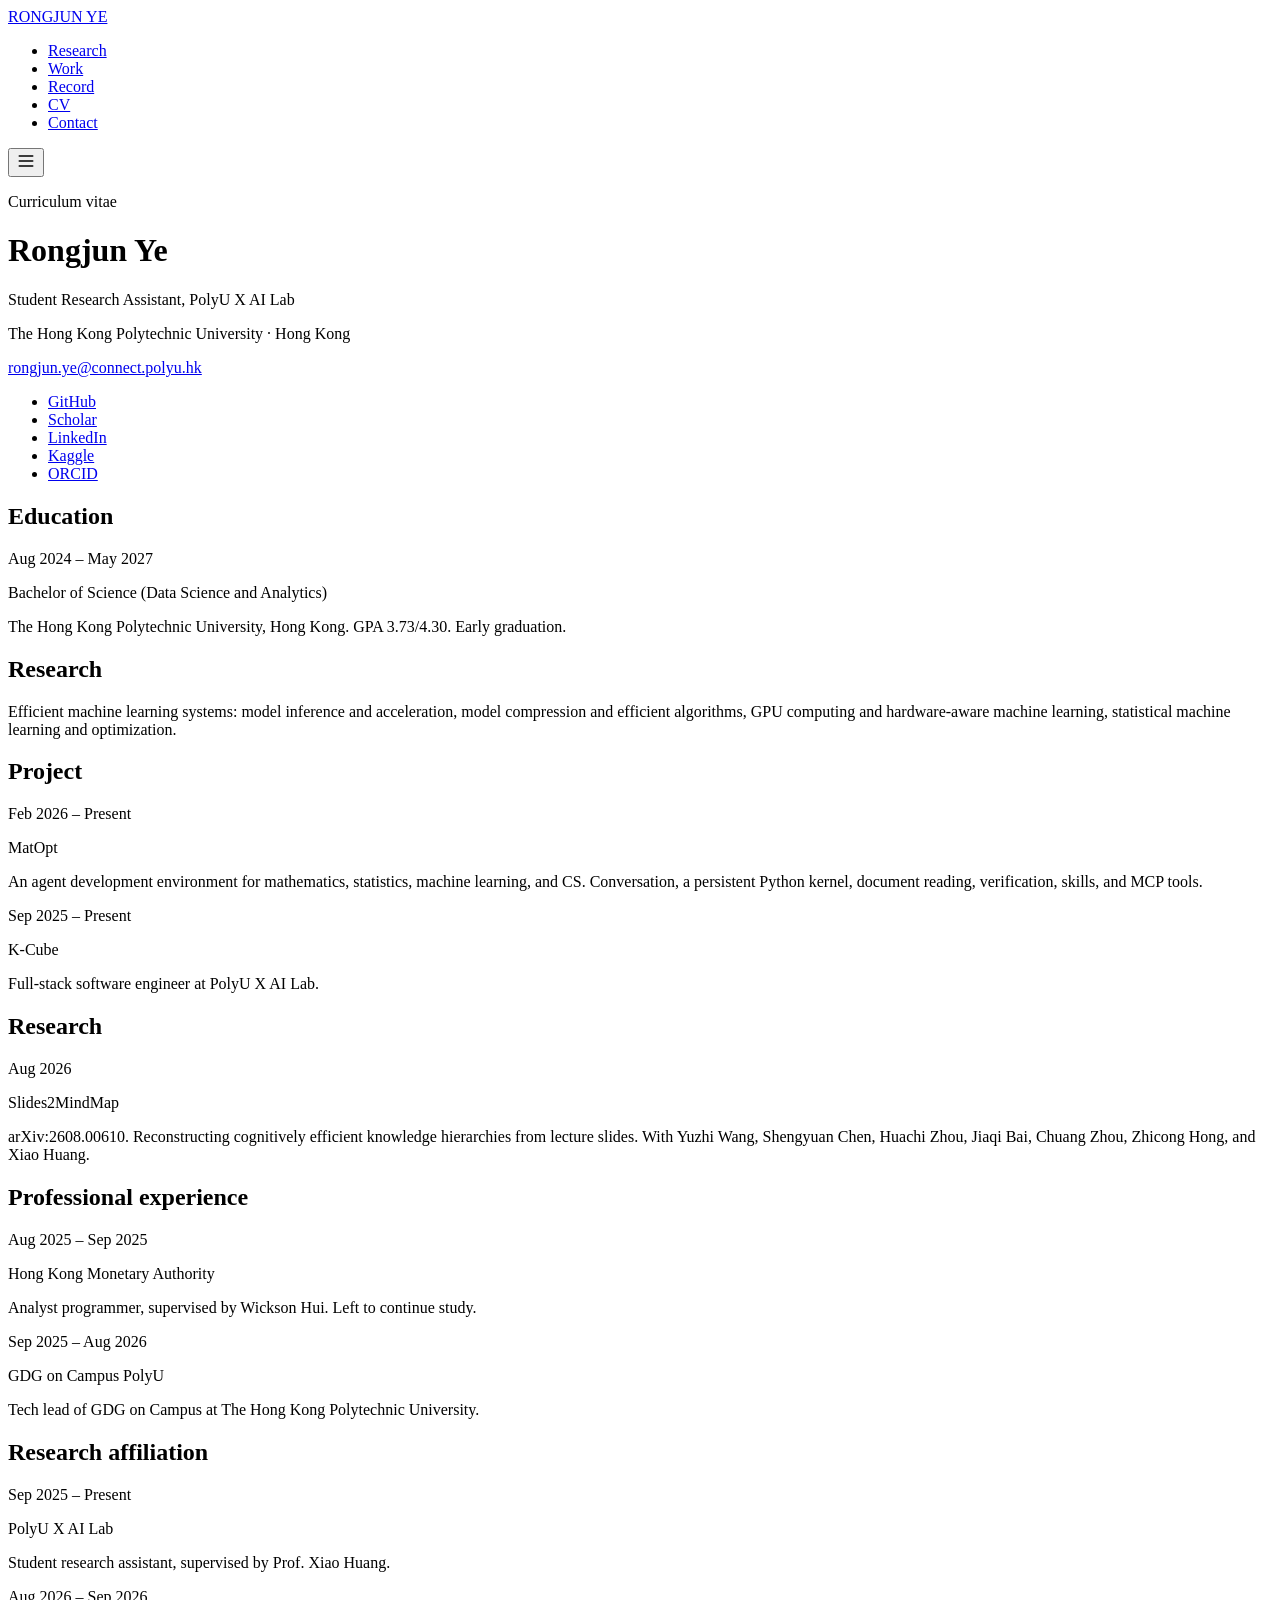
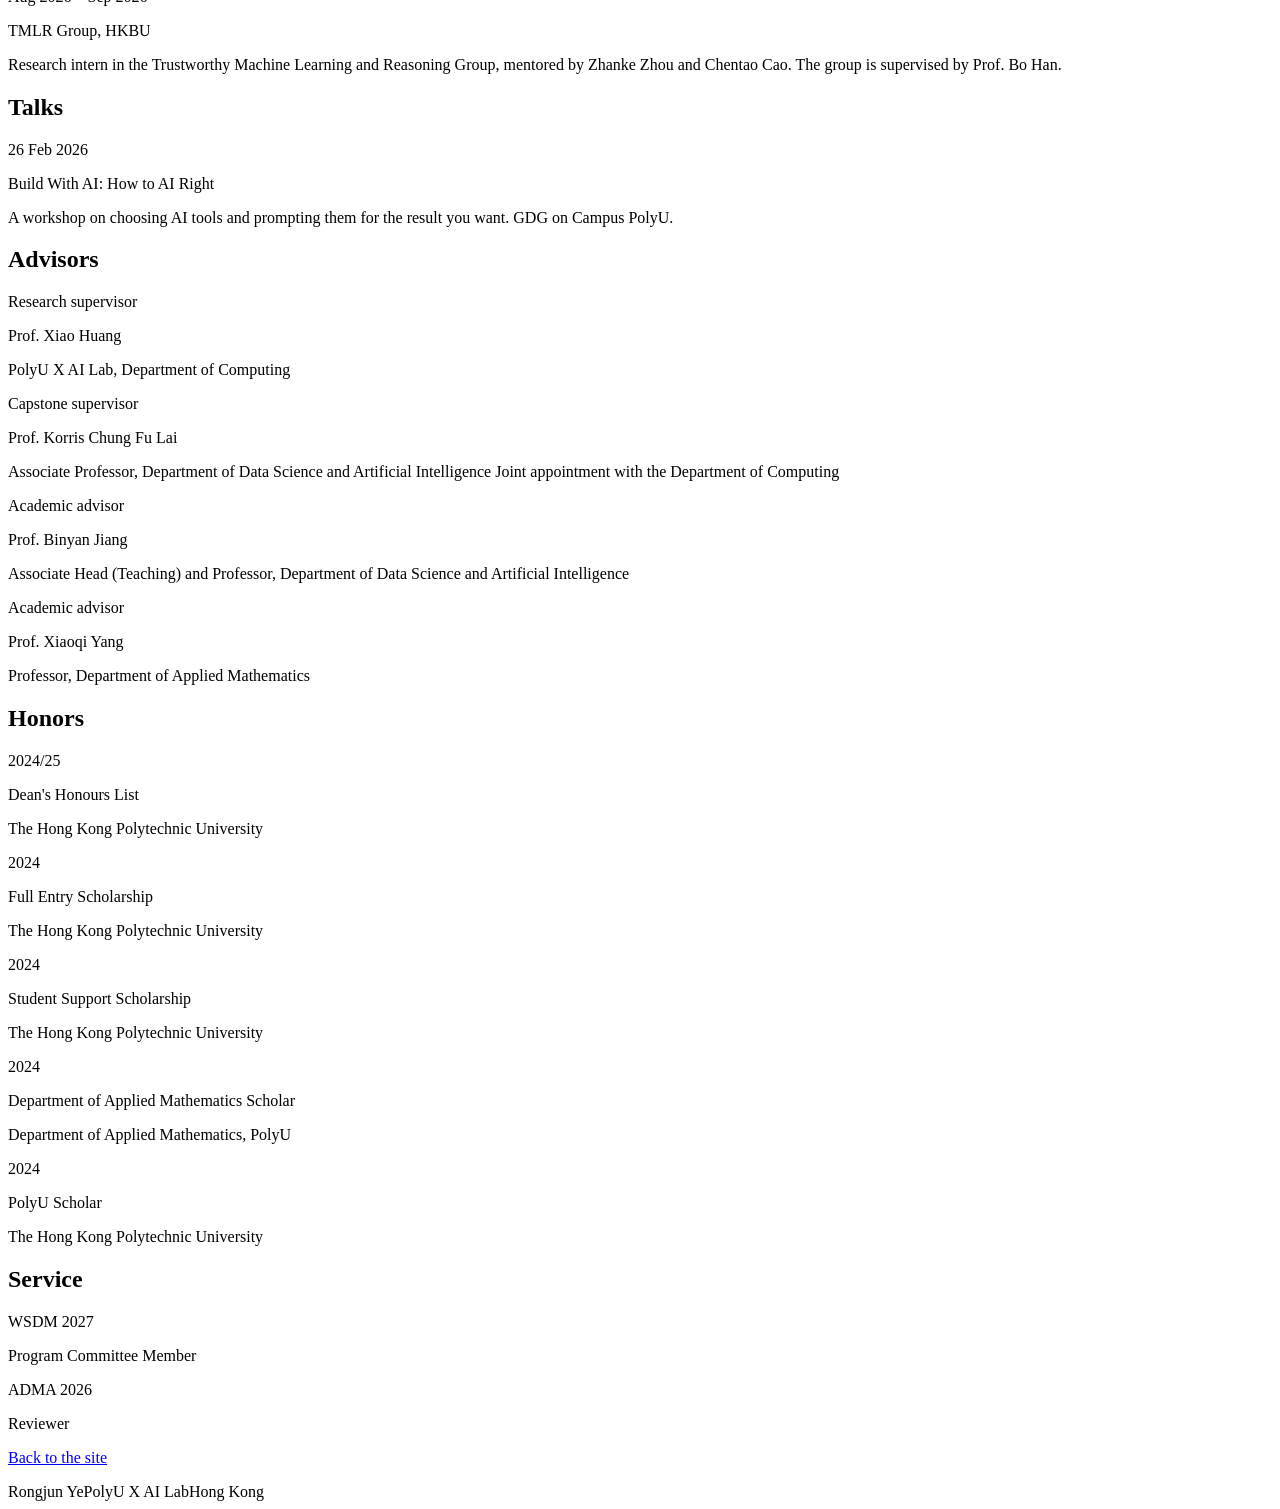
==== cv/index.html @ 209ea5b6 "Add CV page and routes bundle" ====
<!DOCTYPE html><html lang="en"><head><meta name="twitter:card" content="summary_large_image"><meta property="og:title" content="Rongjun Ye"><meta charSet="utf-8"/><meta name="viewport" content="width=device-width, initial-scale=1"/><link rel="stylesheet" href="/assets/styles-Bdzwuwe1.css" data-precedence="default"/><link rel="stylesheet" href="https://fonts.googleapis.com/css2?family=Inter+Tight:wght@300;400;500&amp;family=Inter:wght@400;500;600&amp;display=swap" data-precedence="default"/><title>CV — Rongjun Ye</title><meta name="description" content="Rongjun Ye is an undergraduate researcher at PolyU X AI Lab, working on efficient machine learning systems, model acceleration, and statistical machine learning."/><meta name="author" content="Rongjun Ye"/><meta name="theme-color" content="#000000"/><link rel="modulepreload" href="/assets/index-Drt8-5mf.js"/><link rel="modulepreload" href="/assets/cv-BEqbXrEL.js"/><link rel="modulepreload" href="/assets/nav-qg1vt8UI.js"/><link rel="icon" type="image/svg+xml" href="/favicon.svg"/><link rel="preconnect" href="https://fonts.googleapis.com"/><link rel="preconnect" href="https://fonts.gstatic.com" crossorigin="anonymous"/><meta name="apple-mobile-web-app-title" content="Rongjun Ye"><meta name="apple-mobile-web-app-status-bar-style" content="black"></head><body><!--$--><div class="bg-bg text-fg"><div class="fixed inset-x-0 top-0 z-50 h-px origin-left bg-fg" style="transform:scaleX(0)" aria-hidden="true"></div><header class="fixed inset-x-0 top-0 z-40 bg-linear-to-b from-bg via-bg/50 to-transparent"><nav class="mx-auto flex h-16 max-w-6xl items-center justify-between px-6 md:px-10" aria-label="Primary"><a class="font-display text-sm font-medium tracking-widest text-fg" href="/">RONGJUN YE</a><ul class="hidden items-center gap-8 md:flex"><li><a href="/#research" class="text-sm text-muted transition-colors duration-200 hover:text-fg">Research</a></li><li><a href="/#work" class="text-sm text-muted transition-colors duration-200 hover:text-fg">Work</a></li><li><a href="/#record" class="text-sm text-muted transition-colors duration-200 hover:text-fg">Record</a></li><li><a href="/cv/" class="text-sm text-muted transition-colors duration-200 hover:text-fg">CV</a></li><li><a href="/#contact" class="text-sm text-muted transition-colors duration-200 hover:text-fg">Contact</a></li></ul><button type="button" class="inline-flex size-11 items-center justify-center text-fg md:hidden" aria-expanded="false" aria-label="Open menu"><svg xmlns="http://www.w3.org/2000/svg" width="20" height="20" viewBox="0 0 24 24" fill="none" stroke="currentColor" stroke-width="2" stroke-linecap="round" stroke-linejoin="round" class="lucide lucide-menu" aria-hidden="true"><path d="M4 12h16"></path><path d="M4 18h16"></path><path d="M4 6h16"></path></svg></button></nav></header><main class="mx-auto max-w-3xl px-6 pt-28 pb-24 md:px-10"><p class="text-xs font-medium tracking-widest text-faint uppercase">Curriculum vitae</p><h1 class="mt-4 font-display text-5xl font-light tracking-tighter text-fg md:text-7xl">Rongjun Ye</h1><p class="mt-4 text-lg text-muted">Student Research Assistant<!-- -->, <!-- -->PolyU X AI Lab</p><p class="mt-1 text-sm text-muted">The Hong Kong Polytechnic University<!-- --> · <!-- -->Hong Kong</p><p class="mt-6 text-sm"><a class="text-fg underline decoration-line underline-offset-4" href="mailto:rongjun.ye@connect.polyu.hk">rongjun.ye@connect.polyu.hk</a></p><ul class="mt-4 flex flex-wrap gap-x-5 gap-y-2 text-sm text-muted"><li><a href="https://github.com/ericyerongjun" target="_blank" rel="noreferrer" class="hover:text-fg">GitHub</a></li><li><a href="https://scholar.google.com/citations?user=_vqwyT8AAAAJ" target="_blank" rel="noreferrer" class="hover:text-fg">Scholar</a></li><li><a href="https://www.linkedin.com/in/rongjun-ye-814453331" target="_blank" rel="noreferrer" class="hover:text-fg">LinkedIn</a></li><li><a href="https://www.kaggle.com/rongjunye" target="_blank" rel="noreferrer" class="hover:text-fg">Kaggle</a></li><li><a href="https://orcid.org/0009-0003-8477-8409" target="_blank" rel="noreferrer" class="hover:text-fg">ORCID</a></li></ul><section class="mt-14"><h2 class="text-xs tracking-widest text-faint uppercase">Education</h2><div class="mt-4 border-t border-line"><div class="grid gap-2 border-b border-line py-5 md:grid-cols-12"><p class="text-sm text-faint md:col-span-4">Aug 2024 – May 2027</p><div class="md:col-span-8"><p class="text-fg">Bachelor of Science (Data Science and Analytics)</p><p class="mt-1 text-sm leading-relaxed text-muted">The Hong Kong Polytechnic University, Hong Kong. GPA 3.73/4.30. Early graduation.</p></div></div></div></section><section class="mt-14"><h2 class="text-xs tracking-widest text-faint uppercase">Research</h2><div class="mt-4 border-t border-line"><p class="text-sm leading-relaxed text-muted">Efficient machine learning systems: model inference and acceleration, model compression and efficient algorithms, GPU computing and hardware-aware machine learning, statistical machine learning and optimization.</p></div></section><section class="mt-14"><h2 class="text-xs tracking-widest text-faint uppercase">Project</h2><div class="mt-4 border-t border-line"><div class="grid gap-2 border-b border-line py-5 md:grid-cols-12"><p class="text-sm text-faint md:col-span-4">Feb 2026 – Present</p><div class="md:col-span-8"><p class="text-fg">MatOpt</p><p class="mt-1 text-sm leading-relaxed text-muted">An agent development environment for mathematics, statistics, machine learning, and CS. Conversation, a persistent Python kernel, document reading, verification, skills, and MCP tools.</p></div></div><div class="grid gap-2 border-b border-line py-5 md:grid-cols-12"><p class="text-sm text-faint md:col-span-4">Sep 2025 – Present</p><div class="md:col-span-8"><p class="text-fg">K-Cube</p><p class="mt-1 text-sm leading-relaxed text-muted">Full-stack software engineer at PolyU X AI Lab.</p></div></div></div></section><section class="mt-14"><h2 class="text-xs tracking-widest text-faint uppercase">Research</h2><div class="mt-4 border-t border-line"><div class="grid gap-2 border-b border-line py-5 md:grid-cols-12"><p class="text-sm text-faint md:col-span-4">Aug 2026</p><div class="md:col-span-8"><p class="text-fg">Slides2MindMap</p><p class="mt-1 text-sm leading-relaxed text-muted">arXiv:2608.00610. Reconstructing cognitively efficient knowledge hierarchies from lecture slides. With Yuzhi Wang, Shengyuan Chen, Huachi Zhou, Jiaqi Bai, Chuang Zhou, Zhicong Hong, and Xiao Huang.</p></div></div></div></section><section class="mt-14"><h2 class="text-xs tracking-widest text-faint uppercase">Professional experience</h2><div class="mt-4 border-t border-line"><div class="grid gap-2 border-b border-line py-5 md:grid-cols-12"><p class="text-sm text-faint md:col-span-4">Aug 2025 – Sep 2025</p><div class="md:col-span-8"><p class="text-fg">Hong Kong Monetary Authority</p><p class="mt-1 text-sm leading-relaxed text-muted">Analyst programmer, supervised by Wickson Hui. Left to continue study.</p></div></div><div class="grid gap-2 border-b border-line py-5 md:grid-cols-12"><p class="text-sm text-faint md:col-span-4">Sep 2025 – Aug 2026</p><div class="md:col-span-8"><p class="text-fg">GDG on Campus PolyU</p><p class="mt-1 text-sm leading-relaxed text-muted">Tech lead of GDG on Campus at The Hong Kong Polytechnic University.</p></div></div></div></section><section class="mt-14"><h2 class="text-xs tracking-widest text-faint uppercase">Research affiliation</h2><div class="mt-4 border-t border-line"><div class="grid gap-2 border-b border-line py-5 md:grid-cols-12"><p class="text-sm text-faint md:col-span-4">Sep 2025 – Present</p><div class="md:col-span-8"><p class="text-fg">PolyU X AI Lab</p><p class="mt-1 text-sm leading-relaxed text-muted">Student research assistant, supervised by Prof. Xiao Huang.</p></div></div><div class="grid gap-2 border-b border-line py-5 md:grid-cols-12"><p class="text-sm text-faint md:col-span-4">Aug 2026 – Sep 2026</p><div class="md:col-span-8"><p class="text-fg">TMLR Group, HKBU</p><p class="mt-1 text-sm leading-relaxed text-muted">Research intern in the Trustworthy Machine Learning and Reasoning Group, mentored by Zhanke Zhou and Chentao Cao. The group is supervised by Prof. Bo Han.</p></div></div></div></section><section class="mt-14"><h2 class="text-xs tracking-widest text-faint uppercase">Talks</h2><div class="mt-4 border-t border-line"><div class="grid gap-2 border-b border-line py-5 md:grid-cols-12"><p class="text-sm text-faint md:col-span-4">26 Feb 2026</p><div class="md:col-span-8"><p class="text-fg">Build With AI: How to AI Right</p><p class="mt-1 text-sm leading-relaxed text-muted">A workshop on choosing AI tools and prompting them for the result you want. GDG on Campus PolyU.</p></div></div></div></section><section class="mt-14"><h2 class="text-xs tracking-widest text-faint uppercase">Advisors</h2><div class="mt-4 border-t border-line"><div class="grid gap-2 border-b border-line py-5 md:grid-cols-12"><p class="text-sm text-faint md:col-span-4">Research supervisor</p><div class="md:col-span-8"><p class="text-fg">Prof. Xiao Huang</p><p class="mt-1 text-sm leading-relaxed text-muted">PolyU X AI Lab, Department of Computing</p></div></div><div class="grid gap-2 border-b border-line py-5 md:grid-cols-12"><p class="text-sm text-faint md:col-span-4">Capstone supervisor</p><div class="md:col-span-8"><p class="text-fg">Prof. Korris Chung Fu Lai</p><p class="mt-1 text-sm leading-relaxed text-muted">Associate Professor, Department of Data Science and Artificial Intelligence Joint appointment with the Department of Computing</p></div></div><div class="grid gap-2 border-b border-line py-5 md:grid-cols-12"><p class="text-sm text-faint md:col-span-4">Academic advisor</p><div class="md:col-span-8"><p class="text-fg">Prof. Binyan Jiang</p><p class="mt-1 text-sm leading-relaxed text-muted">Associate Head (Teaching) and Professor, Department of Data Science and Artificial Intelligence</p></div></div><div class="grid gap-2 border-b border-line py-5 md:grid-cols-12"><p class="text-sm text-faint md:col-span-4">Academic advisor</p><div class="md:col-span-8"><p class="text-fg">Prof. Xiaoqi Yang</p><p class="mt-1 text-sm leading-relaxed text-muted">Professor, Department of Applied Mathematics</p></div></div></div></section><section class="mt-14"><h2 class="text-xs tracking-widest text-faint uppercase">Honors</h2><div class="mt-4 border-t border-line"><div class="grid gap-2 border-b border-line py-5 md:grid-cols-12"><p class="text-sm text-faint md:col-span-4">2024/25</p><div class="md:col-span-8"><p class="text-fg">Dean&#x27;s Honours List</p><p class="mt-1 text-sm leading-relaxed text-muted">The Hong Kong Polytechnic University</p></div></div><div class="grid gap-2 border-b border-line py-5 md:grid-cols-12"><p class="text-sm text-faint md:col-span-4">2024</p><div class="md:col-span-8"><p class="text-fg">Full Entry Scholarship</p><p class="mt-1 text-sm leading-relaxed text-muted">The Hong Kong Polytechnic University</p></div></div><div class="grid gap-2 border-b border-line py-5 md:grid-cols-12"><p class="text-sm text-faint md:col-span-4">2024</p><div class="md:col-span-8"><p class="text-fg">Student Support Scholarship</p><p class="mt-1 text-sm leading-relaxed text-muted">The Hong Kong Polytechnic University</p></div></div><div class="grid gap-2 border-b border-line py-5 md:grid-cols-12"><p class="text-sm text-faint md:col-span-4">2024</p><div class="md:col-span-8"><p class="text-fg">Department of Applied Mathematics Scholar</p><p class="mt-1 text-sm leading-relaxed text-muted">Department of Applied Mathematics, PolyU</p></div></div><div class="grid gap-2 border-b border-line py-5 md:grid-cols-12"><p class="text-sm text-faint md:col-span-4">2024</p><div class="md:col-span-8"><p class="text-fg">PolyU Scholar</p><p class="mt-1 text-sm leading-relaxed text-muted">The Hong Kong Polytechnic University</p></div></div></div></section><section class="mt-14"><h2 class="text-xs tracking-widest text-faint uppercase">Service</h2><div class="mt-4 border-t border-line"><div class="grid gap-2 border-b border-line py-5 md:grid-cols-12"><p class="text-sm text-faint md:col-span-4">WSDM 2027</p><div class="md:col-span-8"><p class="text-fg">Program Committee Member</p></div></div><div class="grid gap-2 border-b border-line py-5 md:grid-cols-12"><p class="text-sm text-faint md:col-span-4">ADMA 2026</p><div class="md:col-span-8"><p class="text-fg">Reviewer</p></div></div></div></section><p class="no-print mt-16 text-sm text-muted"><a class="text-fg underline decoration-line underline-offset-4" href="/">Back to the site</a></p></main><footer class="border-t border-line"><div class="mx-auto flex max-w-6xl flex-col gap-3 px-6 py-8 text-xs tracking-widest text-faint uppercase md:flex-row md:items-center md:justify-between md:px-10"><span>Rongjun Ye</span><span>PolyU X AI Lab</span><span>Hong Kong</span></div></footer></div><!--/$--><script data-tsr-stream-part="">(self.$R=self.$R||{})["tsr"]=[];self.$_TSR={h(){this.hydrated=!0,this.c()},e(){this.streamEnded=!0,this.c()},c(){this.hydrated&&this.streamEnded&&(delete self.$_TSR,delete self.$R.tsr)},p(e){this.initialized?e():this.buffer.push(e)},buffer:[]};$_TSR.router=($R=>$R[0]={manifest:$R[1]={routes:$R[2]={__root__:$R[3]={preloads:$R[4]=["/assets/index-Drt8-5mf.js"],scripts:$R[5]=[$R[6]={attrs:$R[7]={type:"module",async:!0,src:"/assets/index-Drt8-5mf.js"}}]},"/cv":$R[8]={preloads:$R[9]=["/assets/cv-BEqbXrEL.js","/assets/nav-qg1vt8UI.js"]}}},matches:$R[10]=[$R[11]={i:"__root__",u:1793068436451,s:"success",ssr:!0},$R[12]={i:"cvcv",u:1793068436451,s:"success",ssr:!0}]})($R["tsr"]);$_TSR.e();{let s=document.currentScript,p;while((p=s.previousElementSibling)&&p.hasAttribute('data-tsr-stream-part'))p.remove();s.remove()}</script><script type="module" async="" src="/assets/index-Drt8-5mf.js"></script><script>document.currentScript.remove();/*$tsr-stream-boundary*/</script></body></html>
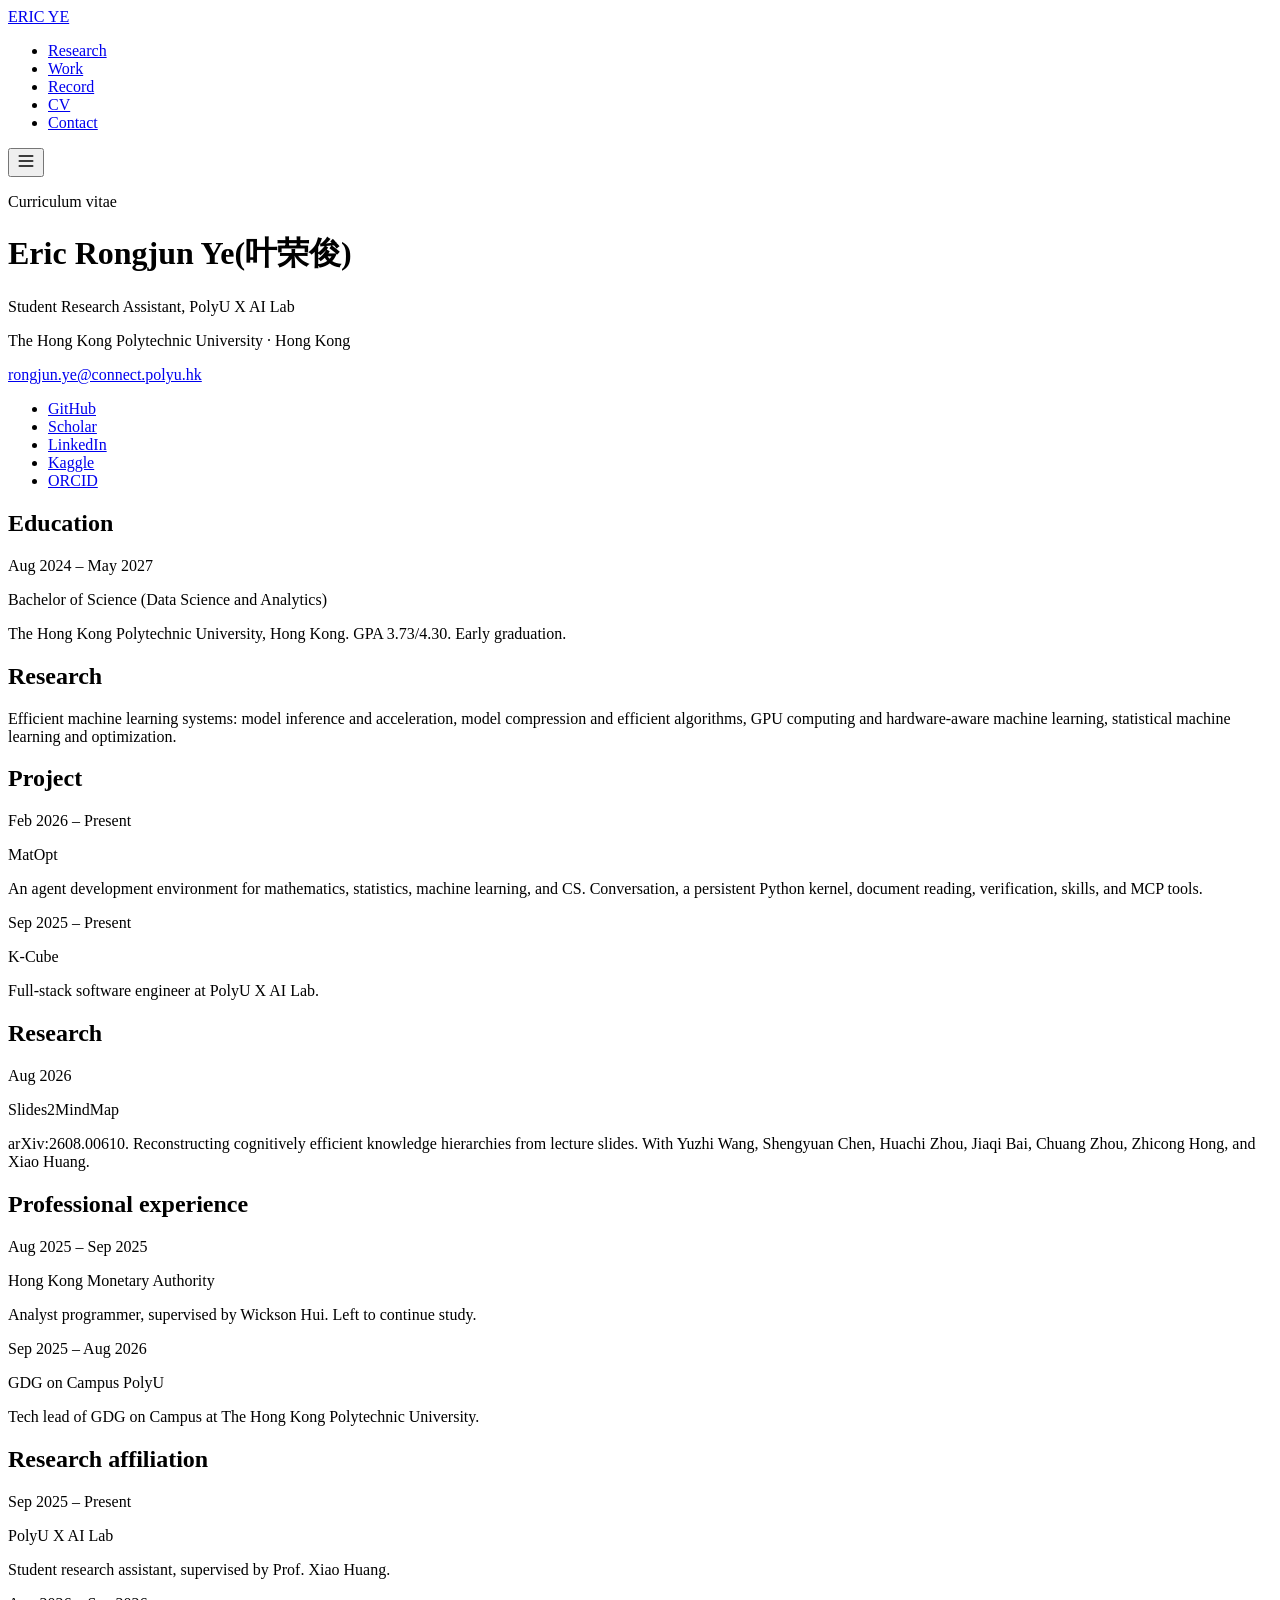
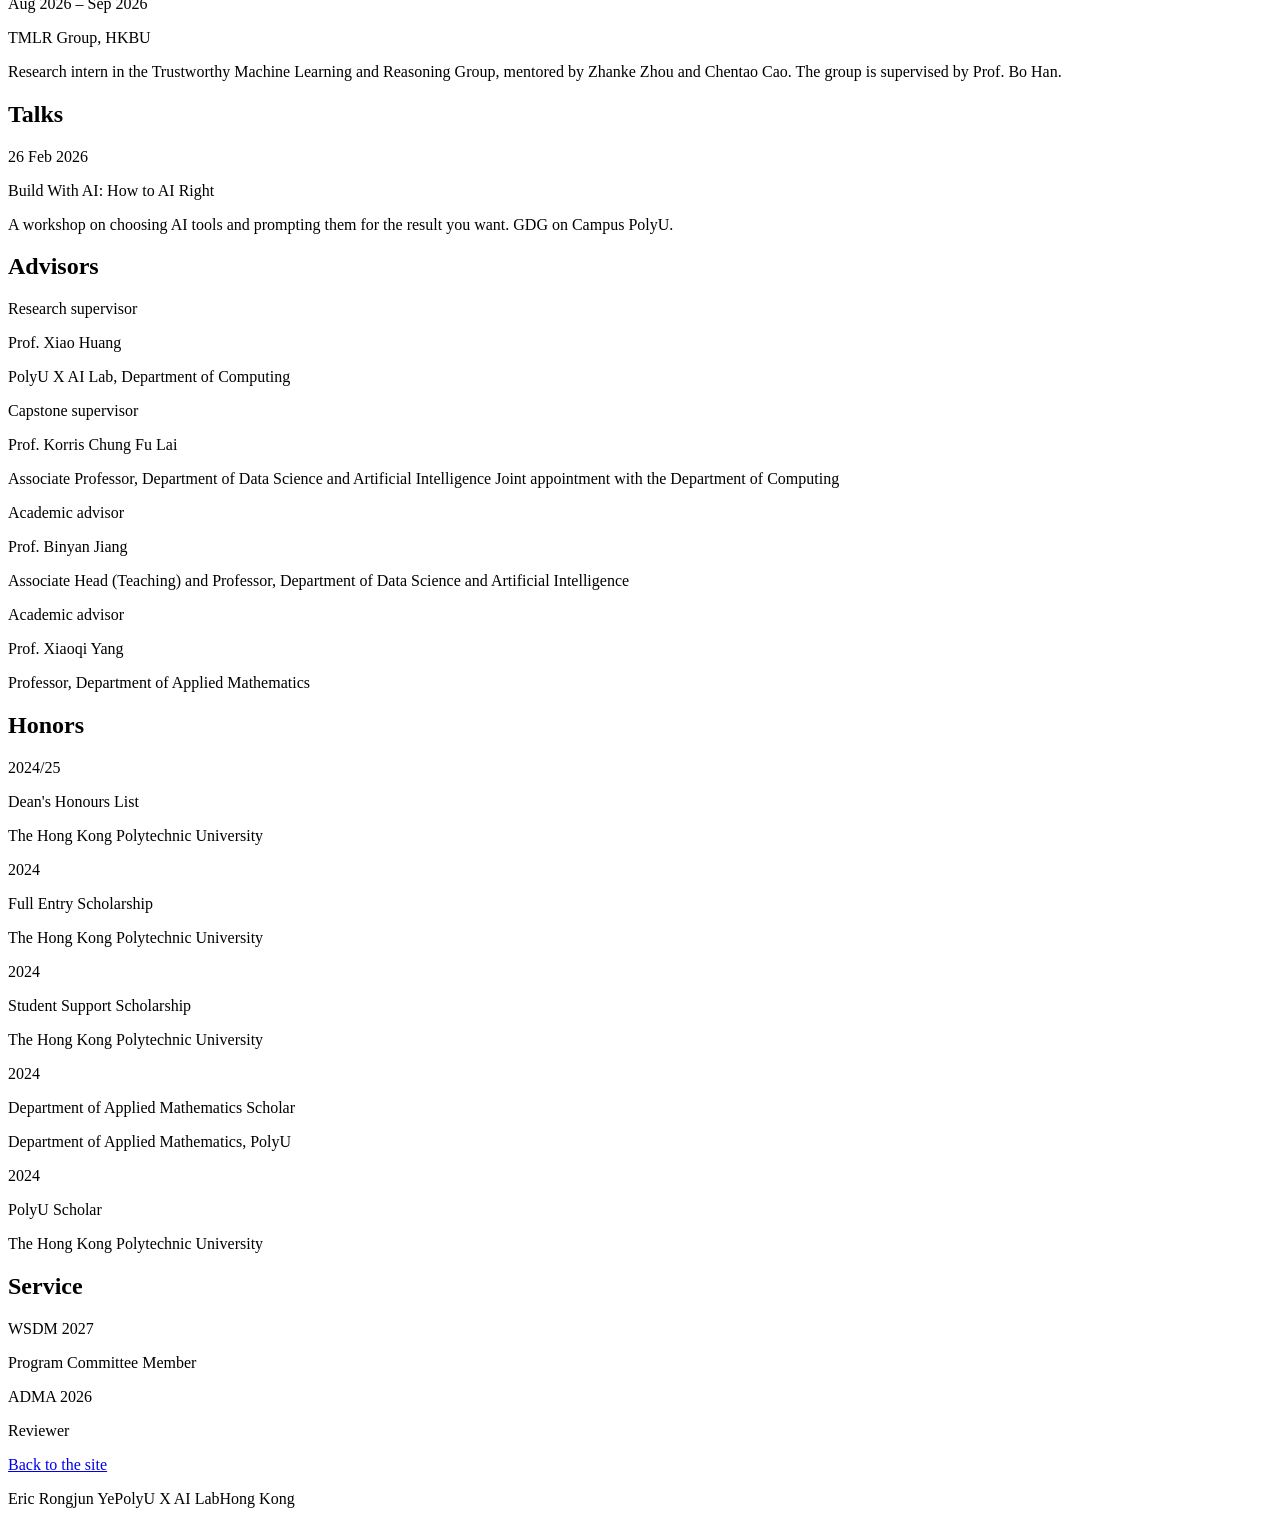
==== commit 5a2df9f2: "Add cv/index.html" ====
--- a/cv/index.html
+++ b/cv/index.html
@@ -1 +1 @@
-<!DOCTYPE html><html lang="en"><head><meta name="twitter:card" content="summary_large_image"><meta property="og:title" content="Rongjun Ye"><meta charSet="utf-8"/><meta name="viewport" content="width=device-width, initial-scale=1"/><link rel="stylesheet" href="/assets/styles-Bdzwuwe1.css" data-precedence="default"/><link rel="stylesheet" href="https://fonts.googleapis.com/css2?family=Inter+Tight:wght@300;400;500&amp;family=Inter:wght@400;500;600&amp;display=swap" data-precedence="default"/><title>CV — Rongjun Ye</title><meta name="description" content="Rongjun Ye is an undergraduate researcher at PolyU X AI Lab, working on efficient machine learning systems, model acceleration, and statistical machine learning."/><meta name="author" content="Rongjun Ye"/><meta name="theme-color" content="#000000"/><link rel="modulepreload" href="/assets/index-Drt8-5mf.js"/><link rel="modulepreload" href="/assets/cv-BEqbXrEL.js"/><link rel="modulepreload" href="/assets/nav-qg1vt8UI.js"/><link rel="icon" type="image/svg+xml" href="/favicon.svg"/><link rel="preconnect" href="https://fonts.googleapis.com"/><link rel="preconnect" href="https://fonts.gstatic.com" crossorigin="anonymous"/><meta name="apple-mobile-web-app-title" content="Rongjun Ye"><meta name="apple-mobile-web-app-status-bar-style" content="black"></head><body><!--$--><div class="bg-bg text-fg"><div class="fixed inset-x-0 top-0 z-50 h-px origin-left bg-fg" style="transform:scaleX(0)" aria-hidden="true"></div><header class="fixed inset-x-0 top-0 z-40 bg-linear-to-b from-bg via-bg/50 to-transparent"><nav class="mx-auto flex h-16 max-w-6xl items-center justify-between px-6 md:px-10" aria-label="Primary"><a class="font-display text-sm font-medium tracking-widest text-fg" href="/">RONGJUN YE</a><ul class="hidden items-center gap-8 md:flex"><li><a href="/#research" class="text-sm text-muted transition-colors duration-200 hover:text-fg">Research</a></li><li><a href="/#work" class="text-sm text-muted transition-colors duration-200 hover:text-fg">Work</a></li><li><a href="/#record" class="text-sm text-muted transition-colors duration-200 hover:text-fg">Record</a></li><li><a href="/cv/" class="text-sm text-muted transition-colors duration-200 hover:text-fg">CV</a></li><li><a href="/#contact" class="text-sm text-muted transition-colors duration-200 hover:text-fg">Contact</a></li></ul><button type="button" class="inline-flex size-11 items-center justify-center text-fg md:hidden" aria-expanded="false" aria-label="Open menu"><svg xmlns="http://www.w3.org/2000/svg" width="20" height="20" viewBox="0 0 24 24" fill="none" stroke="currentColor" stroke-width="2" stroke-linecap="round" stroke-linejoin="round" class="lucide lucide-menu" aria-hidden="true"><path d="M4 12h16"></path><path d="M4 18h16"></path><path d="M4 6h16"></path></svg></button></nav></header><main class="mx-auto max-w-3xl px-6 pt-28 pb-24 md:px-10"><p class="text-xs font-medium tracking-widest text-faint uppercase">Curriculum vitae</p><h1 class="mt-4 font-display text-5xl font-light tracking-tighter text-fg md:text-7xl">Rongjun Ye</h1><p class="mt-4 text-lg text-muted">Student Research Assistant<!-- -->, <!-- -->PolyU X AI Lab</p><p class="mt-1 text-sm text-muted">The Hong Kong Polytechnic University<!-- --> · <!-- -->Hong Kong</p><p class="mt-6 text-sm"><a class="text-fg underline decoration-line underline-offset-4" href="mailto:rongjun.ye@connect.polyu.hk">rongjun.ye@connect.polyu.hk</a></p><ul class="mt-4 flex flex-wrap gap-x-5 gap-y-2 text-sm text-muted"><li><a href="https://github.com/ericyerongjun" target="_blank" rel="noreferrer" class="hover:text-fg">GitHub</a></li><li><a href="https://scholar.google.com/citations?user=_vqwyT8AAAAJ" target="_blank" rel="noreferrer" class="hover:text-fg">Scholar</a></li><li><a href="https://www.linkedin.com/in/rongjun-ye-814453331" target="_blank" rel="noreferrer" class="hover:text-fg">LinkedIn</a></li><li><a href="https://www.kaggle.com/rongjunye" target="_blank" rel="noreferrer" class="hover:text-fg">Kaggle</a></li><li><a href="https://orcid.org/0009-0003-8477-8409" target="_blank" rel="noreferrer" class="hover:text-fg">ORCID</a></li></ul><section class="mt-14"><h2 class="text-xs tracking-widest text-faint uppercase">Education</h2><div class="mt-4 border-t border-line"><div class="grid gap-2 border-b border-line py-5 md:grid-cols-12"><p class="text-sm text-faint md:col-span-4">Aug 2024 – May 2027</p><div class="md:col-span-8"><p class="text-fg">Bachelor of Science (Data Science and Analytics)</p><p class="mt-1 text-sm leading-relaxed text-muted">The Hong Kong Polytechnic University, Hong Kong. GPA 3.73/4.30. Early graduation.</p></div></div></div></section><section class="mt-14"><h2 class="text-xs tracking-widest text-faint uppercase">Research</h2><div class="mt-4 border-t border-line"><p class="text-sm leading-relaxed text-muted">Efficient machine learning systems: model inference and acceleration, model compression and efficient algorithms, GPU computing and hardware-aware machine learning, statistical machine learning and optimization.</p></div></section><section class="mt-14"><h2 class="text-xs tracking-widest text-faint uppercase">Project</h2><div class="mt-4 border-t border-line"><div class="grid gap-2 border-b border-line py-5 md:grid-cols-12"><p class="text-sm text-faint md:col-span-4">Feb 2026 – Present</p><div class="md:col-span-8"><p class="text-fg">MatOpt</p><p class="mt-1 text-sm leading-relaxed text-muted">An agent development environment for mathematics, statistics, machine learning, and CS. Conversation, a persistent Python kernel, document reading, verification, skills, and MCP tools.</p></div></div><div class="grid gap-2 border-b border-line py-5 md:grid-cols-12"><p class="text-sm text-faint md:col-span-4">Sep 2025 – Present</p><div class="md:col-span-8"><p class="text-fg">K-Cube</p><p class="mt-1 text-sm leading-relaxed text-muted">Full-stack software engineer at PolyU X AI Lab.</p></div></div></div></section><section class="mt-14"><h2 class="text-xs tracking-widest text-faint uppercase">Research</h2><div class="mt-4 border-t border-line"><div class="grid gap-2 border-b border-line py-5 md:grid-cols-12"><p class="text-sm text-faint md:col-span-4">Aug 2026</p><div class="md:col-span-8"><p class="text-fg">Slides2MindMap</p><p class="mt-1 text-sm leading-relaxed text-muted">arXiv:2608.00610. Reconstructing cognitively efficient knowledge hierarchies from lecture slides. With Yuzhi Wang, Shengyuan Chen, Huachi Zhou, Jiaqi Bai, Chuang Zhou, Zhicong Hong, and Xiao Huang.</p></div></div></div></section><section class="mt-14"><h2 class="text-xs tracking-widest text-faint uppercase">Professional experience</h2><div class="mt-4 border-t border-line"><div class="grid gap-2 border-b border-line py-5 md:grid-cols-12"><p class="text-sm text-faint md:col-span-4">Aug 2025 – Sep 2025</p><div class="md:col-span-8"><p class="text-fg">Hong Kong Monetary Authority</p><p class="mt-1 text-sm leading-relaxed text-muted">Analyst programmer, supervised by Wickson Hui. Left to continue study.</p></div></div><div class="grid gap-2 border-b border-line py-5 md:grid-cols-12"><p class="text-sm text-faint md:col-span-4">Sep 2025 – Aug 2026</p><div class="md:col-span-8"><p class="text-fg">GDG on Campus PolyU</p><p class="mt-1 text-sm leading-relaxed text-muted">Tech lead of GDG on Campus at The Hong Kong Polytechnic University.</p></div></div></div></section><section class="mt-14"><h2 class="text-xs tracking-widest text-faint uppercase">Research affiliation</h2><div class="mt-4 border-t border-line"><div class="grid gap-2 border-b border-line py-5 md:grid-cols-12"><p class="text-sm text-faint md:col-span-4">Sep 2025 – Present</p><div class="md:col-span-8"><p class="text-fg">PolyU X AI Lab</p><p class="mt-1 text-sm leading-relaxed text-muted">Student research assistant, supervised by Prof. Xiao Huang.</p></div></div><div class="grid gap-2 border-b border-line py-5 md:grid-cols-12"><p class="text-sm text-faint md:col-span-4">Aug 2026 – Sep 2026</p><div class="md:col-span-8"><p class="text-fg">TMLR Group, HKBU</p><p class="mt-1 text-sm leading-relaxed text-muted">Research intern in the Trustworthy Machine Learning and Reasoning Group, mentored by Zhanke Zhou and Chentao Cao. The group is supervised by Prof. Bo Han.</p></div></div></div></section><section class="mt-14"><h2 class="text-xs tracking-widest text-faint uppercase">Talks</h2><div class="mt-4 border-t border-line"><div class="grid gap-2 border-b border-line py-5 md:grid-cols-12"><p class="text-sm text-faint md:col-span-4">26 Feb 2026</p><div class="md:col-span-8"><p class="text-fg">Build With AI: How to AI Right</p><p class="mt-1 text-sm leading-relaxed text-muted">A workshop on choosing AI tools and prompting them for the result you want. GDG on Campus PolyU.</p></div></div></div></section><section class="mt-14"><h2 class="text-xs tracking-widest text-faint uppercase">Advisors</h2><div class="mt-4 border-t border-line"><div class="grid gap-2 border-b border-line py-5 md:grid-cols-12"><p class="text-sm text-faint md:col-span-4">Research supervisor</p><div class="md:col-span-8"><p class="text-fg">Prof. Xiao Huang</p><p class="mt-1 text-sm leading-relaxed text-muted">PolyU X AI Lab, Department of Computing</p></div></div><div class="grid gap-2 border-b border-line py-5 md:grid-cols-12"><p class="text-sm text-faint md:col-span-4">Capstone supervisor</p><div class="md:col-span-8"><p class="text-fg">Prof. Korris Chung Fu Lai</p><p class="mt-1 text-sm leading-relaxed text-muted">Associate Professor, Department of Data Science and Artificial Intelligence Joint appointment with the Department of Computing</p></div></div><div class="grid gap-2 border-b border-line py-5 md:grid-cols-12"><p class="text-sm text-faint md:col-span-4">Academic advisor</p><div class="md:col-span-8"><p class="text-fg">Prof. Binyan Jiang</p><p class="mt-1 text-sm leading-relaxed text-muted">Associate Head (Teaching) and Professor, Department of Data Science and Artificial Intelligence</p></div></div><div class="grid gap-2 border-b border-line py-5 md:grid-cols-12"><p class="text-sm text-faint md:col-span-4">Academic advisor</p><div class="md:col-span-8"><p class="text-fg">Prof. Xiaoqi Yang</p><p class="mt-1 text-sm leading-relaxed text-muted">Professor, Department of Applied Mathematics</p></div></div></div></section><section class="mt-14"><h2 class="text-xs tracking-widest text-faint uppercase">Honors</h2><div class="mt-4 border-t border-line"><div class="grid gap-2 border-b border-line py-5 md:grid-cols-12"><p class="text-sm text-faint md:col-span-4">2024/25</p><div class="md:col-span-8"><p class="text-fg">Dean&#x27;s Honours List</p><p class="mt-1 text-sm leading-relaxed text-muted">The Hong Kong Polytechnic University</p></div></div><div class="grid gap-2 border-b border-line py-5 md:grid-cols-12"><p class="text-sm text-faint md:col-span-4">2024</p><div class="md:col-span-8"><p class="text-fg">Full Entry Scholarship</p><p class="mt-1 text-sm leading-relaxed text-muted">The Hong Kong Polytechnic University</p></div></div><div class="grid gap-2 border-b border-line py-5 md:grid-cols-12"><p class="text-sm text-faint md:col-span-4">2024</p><div class="md:col-span-8"><p class="text-fg">Student Support Scholarship</p><p class="mt-1 text-sm leading-relaxed text-muted">The Hong Kong Polytechnic University</p></div></div><div class="grid gap-2 border-b border-line py-5 md:grid-cols-12"><p class="text-sm text-faint md:col-span-4">2024</p><div class="md:col-span-8"><p class="text-fg">Department of Applied Mathematics Scholar</p><p class="mt-1 text-sm leading-relaxed text-muted">Department of Applied Mathematics, PolyU</p></div></div><div class="grid gap-2 border-b border-line py-5 md:grid-cols-12"><p class="text-sm text-faint md:col-span-4">2024</p><div class="md:col-span-8"><p class="text-fg">PolyU Scholar</p><p class="mt-1 text-sm leading-relaxed text-muted">The Hong Kong Polytechnic University</p></div></div></div></section><section class="mt-14"><h2 class="text-xs tracking-widest text-faint uppercase">Service</h2><div class="mt-4 border-t border-line"><div class="grid gap-2 border-b border-line py-5 md:grid-cols-12"><p class="text-sm text-faint md:col-span-4">WSDM 2027</p><div class="md:col-span-8"><p class="text-fg">Program Committee Member</p></div></div><div class="grid gap-2 border-b border-line py-5 md:grid-cols-12"><p class="text-sm text-faint md:col-span-4">ADMA 2026</p><div class="md:col-span-8"><p class="text-fg">Reviewer</p></div></div></div></section><p class="no-print mt-16 text-sm text-muted"><a class="text-fg underline decoration-line underline-offset-4" href="/">Back to the site</a></p></main><footer class="border-t border-line"><div class="mx-auto flex max-w-6xl flex-col gap-3 px-6 py-8 text-xs tracking-widest text-faint uppercase md:flex-row md:items-center md:justify-between md:px-10"><span>Rongjun Ye</span><span>PolyU X AI Lab</span><span>Hong Kong</span></div></footer></div><!--/$--><script data-tsr-stream-part="">(self.$R=self.$R||{})["tsr"]=[];self.$_TSR={h(){this.hydrated=!0,this.c()},e(){this.streamEnded=!0,this.c()},c(){this.hydrated&&this.streamEnded&&(delete self.$_TSR,delete self.$R.tsr)},p(e){this.initialized?e():this.buffer.push(e)},buffer:[]};$_TSR.router=($R=>$R[0]={manifest:$R[1]={routes:$R[2]={__root__:$R[3]={preloads:$R[4]=["/assets/index-Drt8-5mf.js"],scripts:$R[5]=[$R[6]={attrs:$R[7]={type:"module",async:!0,src:"/assets/index-Drt8-5mf.js"}}]},"/cv":$R[8]={preloads:$R[9]=["/assets/cv-BEqbXrEL.js","/assets/nav-qg1vt8UI.js"]}}},matches:$R[10]=[$R[11]={i:"__root__",u:1793068436451,s:"success",ssr:!0},$R[12]={i:"cvcv",u:1793068436451,s:"success",ssr:!0}]})($R["tsr"]);$_TSR.e();{let s=document.currentScript,p;while((p=s.previousElementSibling)&&p.hasAttribute('data-tsr-stream-part'))p.remove();s.remove()}</script><script type="module" async="" src="/assets/index-Drt8-5mf.js"></script><script>document.currentScript.remove();/*$tsr-stream-boundary*/</script></body></html>+<!DOCTYPE html><html lang="en"><head><meta name="twitter:card" content="summary_large_image"><meta property="og:title" content="Eric Rongjun Ye"><meta charSet="utf-8"/><meta name="viewport" content="width=device-width, initial-scale=1"/><link rel="stylesheet" href="/assets/styles-CRn52IbA.css" data-precedence="default"/><link rel="stylesheet" href="https://fonts.googleapis.com/css2?family=Inter+Tight:wght@300;400;500&amp;family=Inter:wght@400;500;600&amp;family=Noto+Sans+SC:wght@300;400&amp;display=swap" data-precedence="default"/><title>CV — Eric Rongjun Ye</title><meta name="description" content="Eric Rongjun Ye (叶荣俊) is an undergraduate researcher at PolyU X AI Lab, working on efficient machine learning systems, model acceleration, and statistical machine learning."/><meta name="author" content="Eric Rongjun Ye"/><meta name="theme-color" content="#000000"/><link rel="modulepreload" href="/assets/index-BF53gRLM.js"/><link rel="modulepreload" href="/assets/cv-CykKZuvq.js"/><link rel="modulepreload" href="/assets/nav-rzY6HorB.js"/><link rel="icon" type="image/svg+xml" href="/favicon.svg"/><link rel="preconnect" href="https://fonts.googleapis.com"/><link rel="preconnect" href="https://fonts.gstatic.com" crossorigin="anonymous"/><meta name="apple-mobile-web-app-title" content="Eric Rongjun Ye"><meta name="apple-mobile-web-app-status-bar-style" content="black"></head><body><!--$--><div class="bg-bg text-fg"><div class="fixed inset-x-0 top-0 z-50 h-px origin-left bg-fg" style="transform:scaleX(0)" aria-hidden="true"></div><header class="fixed inset-x-0 top-0 z-40 bg-linear-to-b from-bg via-bg/50 to-transparent"><nav class="mx-auto flex h-16 max-w-6xl items-center justify-between px-6 md:px-10" aria-label="Primary"><a class="font-display text-sm font-medium tracking-widest text-fg" href="/">ERIC YE</a><ul class="hidden items-center gap-8 md:flex"><li><a href="/#research" class="text-sm text-muted transition-colors duration-200 hover:text-fg">Research</a></li><li><a href="/#work" class="text-sm text-muted transition-colors duration-200 hover:text-fg">Work</a></li><li><a href="/#record" class="text-sm text-muted transition-colors duration-200 hover:text-fg">Record</a></li><li><a href="/cv/" class="text-sm text-muted transition-colors duration-200 hover:text-fg">CV</a></li><li><a href="/#contact" class="text-sm text-muted transition-colors duration-200 hover:text-fg">Contact</a></li></ul><button type="button" class="inline-flex size-11 items-center justify-center text-fg md:hidden" aria-expanded="false" aria-label="Open menu"><svg xmlns="http://www.w3.org/2000/svg" width="20" height="20" viewBox="0 0 24 24" fill="none" stroke="currentColor" stroke-width="2" stroke-linecap="round" stroke-linejoin="round" class="lucide lucide-menu" aria-hidden="true"><path d="M4 12h16"></path><path d="M4 18h16"></path><path d="M4 6h16"></path></svg></button></nav></header><main class="mx-auto max-w-3xl px-6 pt-28 pb-24 md:px-10"><p class="text-xs font-medium tracking-widest text-faint uppercase">Curriculum vitae</p><h1 class="mt-4 font-display text-5xl font-light tracking-tighter text-fg md:text-7xl">Eric Rongjun Ye<span class="mt-3 block text-2xl tracking-normal md:text-4xl">(<!-- -->叶荣俊<!-- -->)</span></h1><p class="mt-4 text-lg text-muted">Student Research Assistant<!-- -->, <!-- -->PolyU X AI Lab</p><p class="mt-1 text-sm text-muted">The Hong Kong Polytechnic University<!-- --> · <!-- -->Hong Kong</p><p class="mt-6 text-sm"><a class="text-fg underline decoration-line underline-offset-4" href="mailto:rongjun.ye@connect.polyu.hk">rongjun.ye@connect.polyu.hk</a></p><ul class="mt-4 flex flex-wrap gap-x-5 gap-y-2 text-sm text-muted"><li><a href="https://github.com/ericyerongjun" target="_blank" rel="noreferrer" class="hover:text-fg">GitHub</a></li><li><a href="https://scholar.google.com/citations?user=_vqwyT8AAAAJ" target="_blank" rel="noreferrer" class="hover:text-fg">Scholar</a></li><li><a href="https://www.linkedin.com/in/rongjun-ye-814453331" target="_blank" rel="noreferrer" class="hover:text-fg">LinkedIn</a></li><li><a href="https://www.kaggle.com/rongjunye" target="_blank" rel="noreferrer" class="hover:text-fg">Kaggle</a></li><li><a href="https://orcid.org/0009-0003-8477-8409" target="_blank" rel="noreferrer" class="hover:text-fg">ORCID</a></li></ul><section class="mt-14"><h2 class="text-xs tracking-widest text-faint uppercase">Education</h2><div class="mt-4 border-t border-line"><div class="grid gap-2 border-b border-line py-5 md:grid-cols-12"><p class="text-sm text-faint md:col-span-4">Aug 2024 – May 2027</p><div class="md:col-span-8"><p class="text-fg">Bachelor of Science (Data Science and Analytics)</p><p class="mt-1 text-sm leading-relaxed text-muted">The Hong Kong Polytechnic University, Hong Kong. GPA 3.73/4.30. Early graduation.</p></div></div></div></section><section class="mt-14"><h2 class="text-xs tracking-widest text-faint uppercase">Research</h2><div class="mt-4 border-t border-line"><p class="text-sm leading-relaxed text-muted">Efficient machine learning systems: model inference and acceleration, model compression and efficient algorithms, GPU computing and hardware-aware machine learning, statistical machine learning and optimization.</p></div></section><section class="mt-14"><h2 class="text-xs tracking-widest text-faint uppercase">Project</h2><div class="mt-4 border-t border-line"><div class="grid gap-2 border-b border-line py-5 md:grid-cols-12"><p class="text-sm text-faint md:col-span-4">Feb 2026 – Present</p><div class="md:col-span-8"><p class="text-fg">MatOpt</p><p class="mt-1 text-sm leading-relaxed text-muted">An agent development environment for mathematics, statistics, machine learning, and CS. Conversation, a persistent Python kernel, document reading, verification, skills, and MCP tools.</p></div></div><div class="grid gap-2 border-b border-line py-5 md:grid-cols-12"><p class="text-sm text-faint md:col-span-4">Sep 2025 – Present</p><div class="md:col-span-8"><p class="text-fg">K-Cube</p><p class="mt-1 text-sm leading-relaxed text-muted">Full-stack software engineer at PolyU X AI Lab.</p></div></div></div></section><section class="mt-14"><h2 class="text-xs tracking-widest text-faint uppercase">Research</h2><div class="mt-4 border-t border-line"><div class="grid gap-2 border-b border-line py-5 md:grid-cols-12"><p class="text-sm text-faint md:col-span-4">Aug 2026</p><div class="md:col-span-8"><p class="text-fg">Slides2MindMap</p><p class="mt-1 text-sm leading-relaxed text-muted">arXiv:2608.00610. Reconstructing cognitively efficient knowledge hierarchies from lecture slides. With Yuzhi Wang, Shengyuan Chen, Huachi Zhou, Jiaqi Bai, Chuang Zhou, Zhicong Hong, and Xiao Huang.</p></div></div></div></section><section class="mt-14"><h2 class="text-xs tracking-widest text-faint uppercase">Professional experience</h2><div class="mt-4 border-t border-line"><div class="grid gap-2 border-b border-line py-5 md:grid-cols-12"><p class="text-sm text-faint md:col-span-4">Aug 2025 – Sep 2025</p><div class="md:col-span-8"><p class="text-fg">Hong Kong Monetary Authority</p><p class="mt-1 text-sm leading-relaxed text-muted">Analyst programmer, supervised by Wickson Hui. Left to continue study.</p></div></div><div class="grid gap-2 border-b border-line py-5 md:grid-cols-12"><p class="text-sm text-faint md:col-span-4">Sep 2025 – Aug 2026</p><div class="md:col-span-8"><p class="text-fg">GDG on Campus PolyU</p><p class="mt-1 text-sm leading-relaxed text-muted">Tech lead of GDG on Campus at The Hong Kong Polytechnic University.</p></div></div></div></section><section class="mt-14"><h2 class="text-xs tracking-widest text-faint uppercase">Research affiliation</h2><div class="mt-4 border-t border-line"><div class="grid gap-2 border-b border-line py-5 md:grid-cols-12"><p class="text-sm text-faint md:col-span-4">Sep 2025 – Present</p><div class="md:col-span-8"><p class="text-fg">PolyU X AI Lab</p><p class="mt-1 text-sm leading-relaxed text-muted">Student research assistant, supervised by Prof. Xiao Huang.</p></div></div><div class="grid gap-2 border-b border-line py-5 md:grid-cols-12"><p class="text-sm text-faint md:col-span-4">Aug 2026 – Sep 2026</p><div class="md:col-span-8"><p class="text-fg">TMLR Group, HKBU</p><p class="mt-1 text-sm leading-relaxed text-muted">Research intern in the Trustworthy Machine Learning and Reasoning Group, mentored by Zhanke Zhou and Chentao Cao. The group is supervised by Prof. Bo Han.</p></div></div></div></section><section class="mt-14"><h2 class="text-xs tracking-widest text-faint uppercase">Talks</h2><div class="mt-4 border-t border-line"><div class="grid gap-2 border-b border-line py-5 md:grid-cols-12"><p class="text-sm text-faint md:col-span-4">26 Feb 2026</p><div class="md:col-span-8"><p class="text-fg">Build With AI: How to AI Right</p><p class="mt-1 text-sm leading-relaxed text-muted">A workshop on choosing AI tools and prompting them for the result you want. GDG on Campus PolyU.</p></div></div></div></section><section class="mt-14"><h2 class="text-xs tracking-widest text-faint uppercase">Advisors</h2><div class="mt-4 border-t border-line"><div class="grid gap-2 border-b border-line py-5 md:grid-cols-12"><p class="text-sm text-faint md:col-span-4">Research supervisor</p><div class="md:col-span-8"><p class="text-fg">Prof. Xiao Huang</p><p class="mt-1 text-sm leading-relaxed text-muted">PolyU X AI Lab, Department of Computing</p></div></div><div class="grid gap-2 border-b border-line py-5 md:grid-cols-12"><p class="text-sm text-faint md:col-span-4">Capstone supervisor</p><div class="md:col-span-8"><p class="text-fg">Prof. Korris Chung Fu Lai</p><p class="mt-1 text-sm leading-relaxed text-muted">Associate Professor, Department of Data Science and Artificial Intelligence Joint appointment with the Department of Computing</p></div></div><div class="grid gap-2 border-b border-line py-5 md:grid-cols-12"><p class="text-sm text-faint md:col-span-4">Academic advisor</p><div class="md:col-span-8"><p class="text-fg">Prof. Binyan Jiang</p><p class="mt-1 text-sm leading-relaxed text-muted">Associate Head (Teaching) and Professor, Department of Data Science and Artificial Intelligence</p></div></div><div class="grid gap-2 border-b border-line py-5 md:grid-cols-12"><p class="text-sm text-faint md:col-span-4">Academic advisor</p><div class="md:col-span-8"><p class="text-fg">Prof. Xiaoqi Yang</p><p class="mt-1 text-sm leading-relaxed text-muted">Professor, Department of Applied Mathematics</p></div></div></div></section><section class="mt-14"><h2 class="text-xs tracking-widest text-faint uppercase">Honors</h2><div class="mt-4 border-t border-line"><div class="grid gap-2 border-b border-line py-5 md:grid-cols-12"><p class="text-sm text-faint md:col-span-4">2024/25</p><div class="md:col-span-8"><p class="text-fg">Dean&#x27;s Honours List</p><p class="mt-1 text-sm leading-relaxed text-muted">The Hong Kong Polytechnic University</p></div></div><div class="grid gap-2 border-b border-line py-5 md:grid-cols-12"><p class="text-sm text-faint md:col-span-4">2024</p><div class="md:col-span-8"><p class="text-fg">Full Entry Scholarship</p><p class="mt-1 text-sm leading-relaxed text-muted">The Hong Kong Polytechnic University</p></div></div><div class="grid gap-2 border-b border-line py-5 md:grid-cols-12"><p class="text-sm text-faint md:col-span-4">2024</p><div class="md:col-span-8"><p class="text-fg">Student Support Scholarship</p><p class="mt-1 text-sm leading-relaxed text-muted">The Hong Kong Polytechnic University</p></div></div><div class="grid gap-2 border-b border-line py-5 md:grid-cols-12"><p class="text-sm text-faint md:col-span-4">2024</p><div class="md:col-span-8"><p class="text-fg">Department of Applied Mathematics Scholar</p><p class="mt-1 text-sm leading-relaxed text-muted">Department of Applied Mathematics, PolyU</p></div></div><div class="grid gap-2 border-b border-line py-5 md:grid-cols-12"><p class="text-sm text-faint md:col-span-4">2024</p><div class="md:col-span-8"><p class="text-fg">PolyU Scholar</p><p class="mt-1 text-sm leading-relaxed text-muted">The Hong Kong Polytechnic University</p></div></div></div></section><section class="mt-14"><h2 class="text-xs tracking-widest text-faint uppercase">Service</h2><div class="mt-4 border-t border-line"><div class="grid gap-2 border-b border-line py-5 md:grid-cols-12"><p class="text-sm text-faint md:col-span-4">WSDM 2027</p><div class="md:col-span-8"><p class="text-fg">Program Committee Member</p></div></div><div class="grid gap-2 border-b border-line py-5 md:grid-cols-12"><p class="text-sm text-faint md:col-span-4">ADMA 2026</p><div class="md:col-span-8"><p class="text-fg">Reviewer</p></div></div></div></section><p class="no-print mt-16 text-sm text-muted"><a class="text-fg underline decoration-line underline-offset-4" href="/">Back to the site</a></p></main><footer class="border-t border-line"><div class="mx-auto flex max-w-6xl flex-col gap-3 px-6 py-8 text-xs tracking-widest text-faint uppercase md:flex-row md:items-center md:justify-between md:px-10"><span>Eric Rongjun Ye</span><span>PolyU X AI Lab</span><span>Hong Kong</span></div></footer></div><!--/$--><script data-tsr-stream-part="">(self.$R=self.$R||{})["tsr"]=[];self.$_TSR={h(){this.hydrated=!0,this.c()},e(){this.streamEnded=!0,this.c()},c(){this.hydrated&&this.streamEnded&&(delete self.$_TSR,delete self.$R.tsr)},p(e){this.initialized?e():this.buffer.push(e)},buffer:[]};$_TSR.router=($R=>$R[0]={manifest:$R[1]={routes:$R[2]={__root__:$R[3]={preloads:$R[4]=["/assets/index-BF53gRLM.js"],scripts:$R[5]=[$R[6]={attrs:$R[7]={type:"module",async:!0,src:"/assets/index-BF53gRLM.js"}}]},"/cv":$R[8]={preloads:$R[9]=["/assets/cv-CykKZuvq.js","/assets/nav-rzY6HorB.js"]}}},matches:$R[10]=[$R[11]={i:"__root__",u:1793069631510,s:"success",ssr:!0},$R[12]={i:"cvcv",u:1793069631510,s:"success",ssr:!0}]})($R["tsr"]);$_TSR.e();{let s=document.currentScript,p;while((p=s.previousElementSibling)&&p.hasAttribute('data-tsr-stream-part'))p.remove();s.remove()}</script><script type="module" async="" src="/assets/index-BF53gRLM.js"></script><script>document.currentScript.remove();/*$tsr-stream-boundary*/</script></body></html>
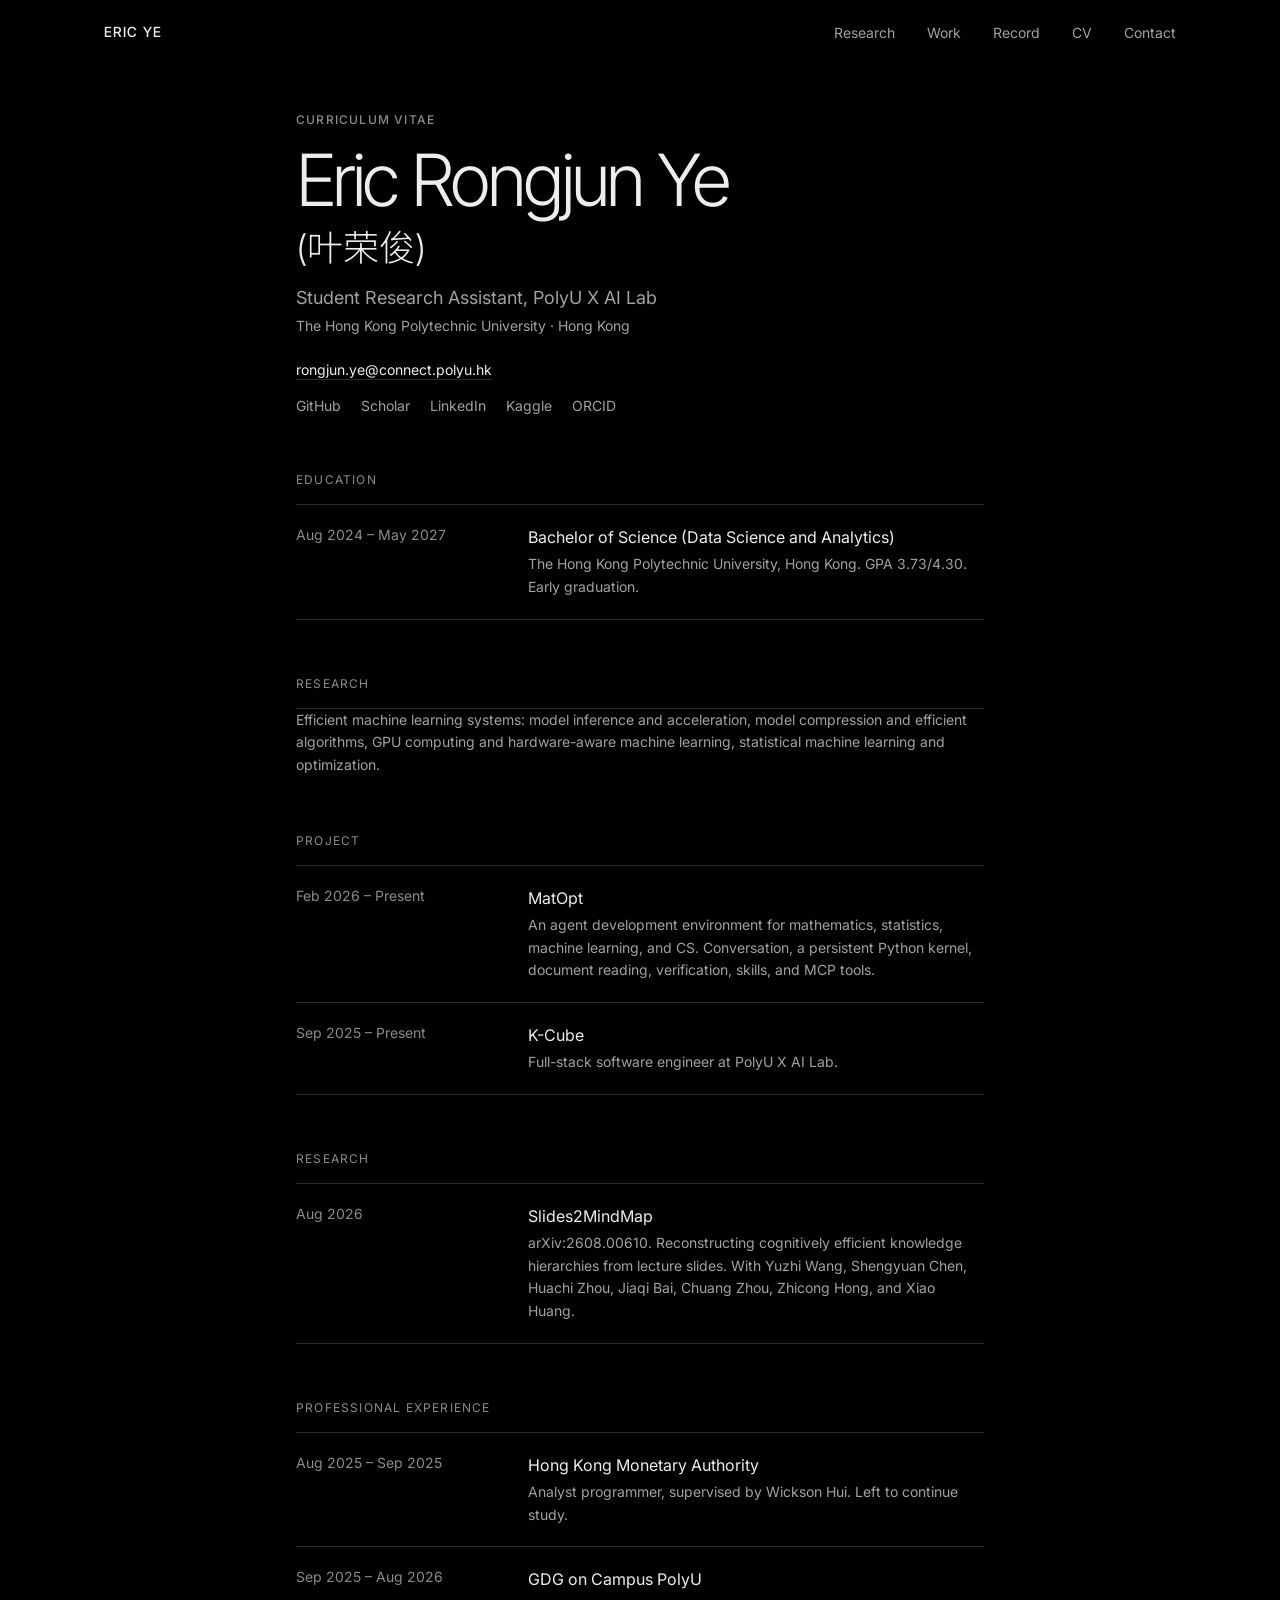
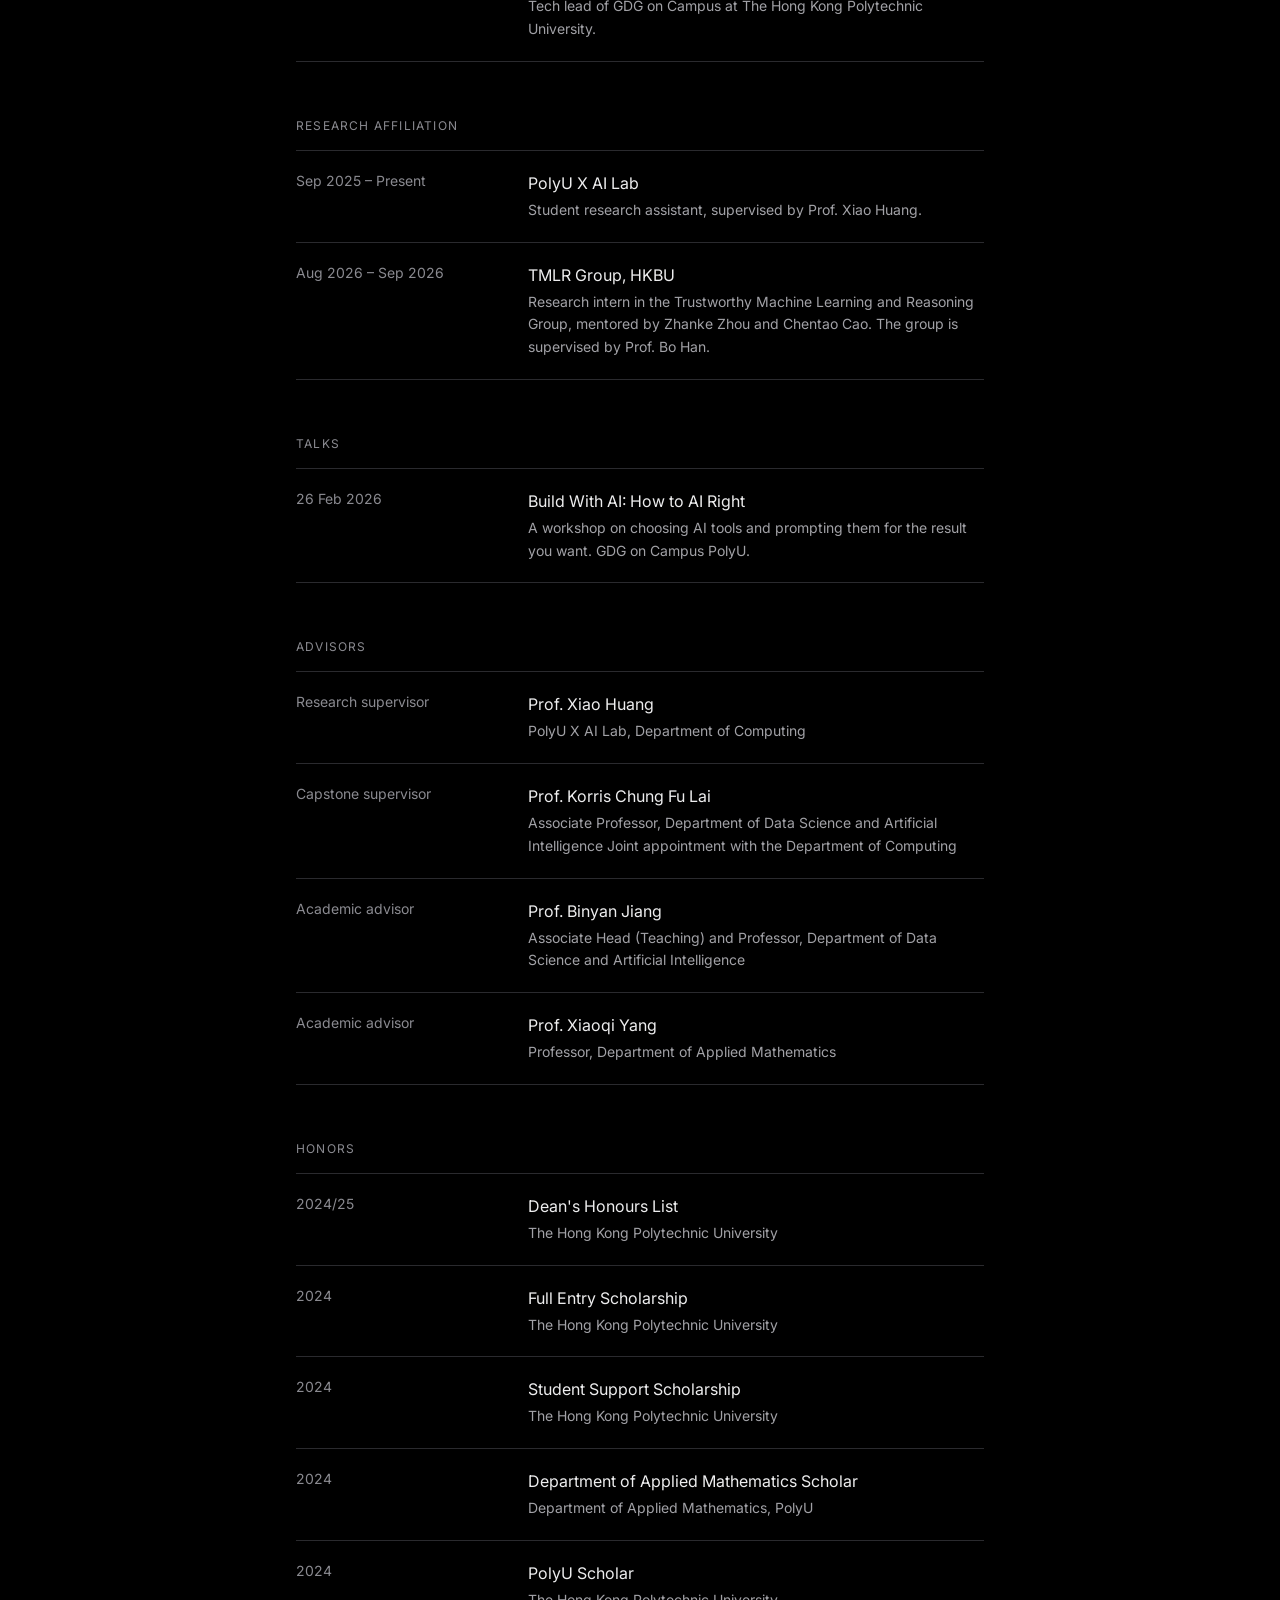
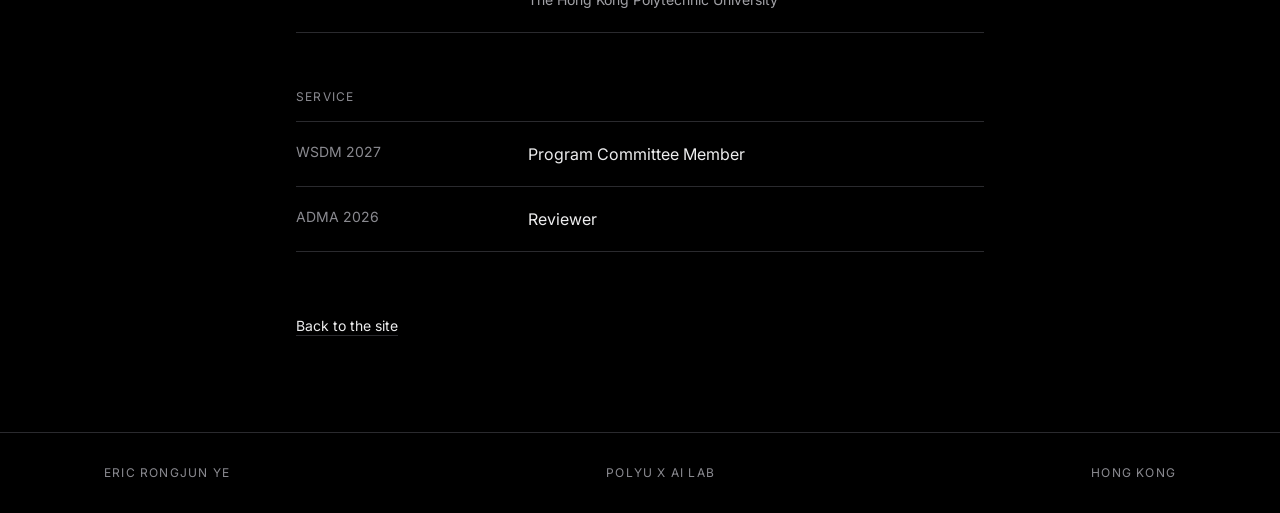
==== commit 3d79d8ff: "Cache-bust the tab icon." ====
--- a/cv/index.html
+++ b/cv/index.html
@@ -1 +1 @@
-<!DOCTYPE html><html lang="en"><head><meta name="twitter:card" content="summary_large_image"><meta property="og:title" content="Eric Rongjun Ye"><meta charSet="utf-8"/><meta name="viewport" content="width=device-width, initial-scale=1"/><link rel="stylesheet" href="/assets/styles-CRn52IbA.css" data-precedence="default"/><link rel="stylesheet" href="https://fonts.googleapis.com/css2?family=Inter+Tight:wght@300;400;500&amp;family=Inter:wght@400;500;600&amp;family=Noto+Sans+SC:wght@300;400&amp;display=swap" data-precedence="default"/><title>CV — Eric Rongjun Ye</title><meta name="description" content="Eric Rongjun Ye (叶荣俊) is an undergraduate researcher at PolyU X AI Lab, working on efficient machine learning systems, model acceleration, and statistical machine learning."/><meta name="author" content="Eric Rongjun Ye"/><meta name="theme-color" content="#000000"/><link rel="modulepreload" href="/assets/index-BF53gRLM.js"/><link rel="modulepreload" href="/assets/cv-CykKZuvq.js"/><link rel="modulepreload" href="/assets/nav-rzY6HorB.js"/><link rel="icon" type="image/svg+xml" href="/favicon.svg"/><link rel="preconnect" href="https://fonts.googleapis.com"/><link rel="preconnect" href="https://fonts.gstatic.com" crossorigin="anonymous"/><meta name="apple-mobile-web-app-title" content="Eric Rongjun Ye"><meta name="apple-mobile-web-app-status-bar-style" content="black"></head><body><!--$--><div class="bg-bg text-fg"><div class="fixed inset-x-0 top-0 z-50 h-px origin-left bg-fg" style="transform:scaleX(0)" aria-hidden="true"></div><header class="fixed inset-x-0 top-0 z-40 bg-linear-to-b from-bg via-bg/50 to-transparent"><nav class="mx-auto flex h-16 max-w-6xl items-center justify-between px-6 md:px-10" aria-label="Primary"><a class="font-display text-sm font-medium tracking-widest text-fg" href="/">ERIC YE</a><ul class="hidden items-center gap-8 md:flex"><li><a href="/#research" class="text-sm text-muted transition-colors duration-200 hover:text-fg">Research</a></li><li><a href="/#work" class="text-sm text-muted transition-colors duration-200 hover:text-fg">Work</a></li><li><a href="/#record" class="text-sm text-muted transition-colors duration-200 hover:text-fg">Record</a></li><li><a href="/cv/" class="text-sm text-muted transition-colors duration-200 hover:text-fg">CV</a></li><li><a href="/#contact" class="text-sm text-muted transition-colors duration-200 hover:text-fg">Contact</a></li></ul><button type="button" class="inline-flex size-11 items-center justify-center text-fg md:hidden" aria-expanded="false" aria-label="Open menu"><svg xmlns="http://www.w3.org/2000/svg" width="20" height="20" viewBox="0 0 24 24" fill="none" stroke="currentColor" stroke-width="2" stroke-linecap="round" stroke-linejoin="round" class="lucide lucide-menu" aria-hidden="true"><path d="M4 12h16"></path><path d="M4 18h16"></path><path d="M4 6h16"></path></svg></button></nav></header><main class="mx-auto max-w-3xl px-6 pt-28 pb-24 md:px-10"><p class="text-xs font-medium tracking-widest text-faint uppercase">Curriculum vitae</p><h1 class="mt-4 font-display text-5xl font-light tracking-tighter text-fg md:text-7xl">Eric Rongjun Ye<span class="mt-3 block text-2xl tracking-normal md:text-4xl">(<!-- -->叶荣俊<!-- -->)</span></h1><p class="mt-4 text-lg text-muted">Student Research Assistant<!-- -->, <!-- -->PolyU X AI Lab</p><p class="mt-1 text-sm text-muted">The Hong Kong Polytechnic University<!-- --> · <!-- -->Hong Kong</p><p class="mt-6 text-sm"><a class="text-fg underline decoration-line underline-offset-4" href="mailto:rongjun.ye@connect.polyu.hk">rongjun.ye@connect.polyu.hk</a></p><ul class="mt-4 flex flex-wrap gap-x-5 gap-y-2 text-sm text-muted"><li><a href="https://github.com/ericyerongjun" target="_blank" rel="noreferrer" class="hover:text-fg">GitHub</a></li><li><a href="https://scholar.google.com/citations?user=_vqwyT8AAAAJ" target="_blank" rel="noreferrer" class="hover:text-fg">Scholar</a></li><li><a href="https://www.linkedin.com/in/rongjun-ye-814453331" target="_blank" rel="noreferrer" class="hover:text-fg">LinkedIn</a></li><li><a href="https://www.kaggle.com/rongjunye" target="_blank" rel="noreferrer" class="hover:text-fg">Kaggle</a></li><li><a href="https://orcid.org/0009-0003-8477-8409" target="_blank" rel="noreferrer" class="hover:text-fg">ORCID</a></li></ul><section class="mt-14"><h2 class="text-xs tracking-widest text-faint uppercase">Education</h2><div class="mt-4 border-t border-line"><div class="grid gap-2 border-b border-line py-5 md:grid-cols-12"><p class="text-sm text-faint md:col-span-4">Aug 2024 – May 2027</p><div class="md:col-span-8"><p class="text-fg">Bachelor of Science (Data Science and Analytics)</p><p class="mt-1 text-sm leading-relaxed text-muted">The Hong Kong Polytechnic University, Hong Kong. GPA 3.73/4.30. Early graduation.</p></div></div></div></section><section class="mt-14"><h2 class="text-xs tracking-widest text-faint uppercase">Research</h2><div class="mt-4 border-t border-line"><p class="text-sm leading-relaxed text-muted">Efficient machine learning systems: model inference and acceleration, model compression and efficient algorithms, GPU computing and hardware-aware machine learning, statistical machine learning and optimization.</p></div></section><section class="mt-14"><h2 class="text-xs tracking-widest text-faint uppercase">Project</h2><div class="mt-4 border-t border-line"><div class="grid gap-2 border-b border-line py-5 md:grid-cols-12"><p class="text-sm text-faint md:col-span-4">Feb 2026 – Present</p><div class="md:col-span-8"><p class="text-fg">MatOpt</p><p class="mt-1 text-sm leading-relaxed text-muted">An agent development environment for mathematics, statistics, machine learning, and CS. Conversation, a persistent Python kernel, document reading, verification, skills, and MCP tools.</p></div></div><div class="grid gap-2 border-b border-line py-5 md:grid-cols-12"><p class="text-sm text-faint md:col-span-4">Sep 2025 – Present</p><div class="md:col-span-8"><p class="text-fg">K-Cube</p><p class="mt-1 text-sm leading-relaxed text-muted">Full-stack software engineer at PolyU X AI Lab.</p></div></div></div></section><section class="mt-14"><h2 class="text-xs tracking-widest text-faint uppercase">Research</h2><div class="mt-4 border-t border-line"><div class="grid gap-2 border-b border-line py-5 md:grid-cols-12"><p class="text-sm text-faint md:col-span-4">Aug 2026</p><div class="md:col-span-8"><p class="text-fg">Slides2MindMap</p><p class="mt-1 text-sm leading-relaxed text-muted">arXiv:2608.00610. Reconstructing cognitively efficient knowledge hierarchies from lecture slides. With Yuzhi Wang, Shengyuan Chen, Huachi Zhou, Jiaqi Bai, Chuang Zhou, Zhicong Hong, and Xiao Huang.</p></div></div></div></section><section class="mt-14"><h2 class="text-xs tracking-widest text-faint uppercase">Professional experience</h2><div class="mt-4 border-t border-line"><div class="grid gap-2 border-b border-line py-5 md:grid-cols-12"><p class="text-sm text-faint md:col-span-4">Aug 2025 – Sep 2025</p><div class="md:col-span-8"><p class="text-fg">Hong Kong Monetary Authority</p><p class="mt-1 text-sm leading-relaxed text-muted">Analyst programmer, supervised by Wickson Hui. Left to continue study.</p></div></div><div class="grid gap-2 border-b border-line py-5 md:grid-cols-12"><p class="text-sm text-faint md:col-span-4">Sep 2025 – Aug 2026</p><div class="md:col-span-8"><p class="text-fg">GDG on Campus PolyU</p><p class="mt-1 text-sm leading-relaxed text-muted">Tech lead of GDG on Campus at The Hong Kong Polytechnic University.</p></div></div></div></section><section class="mt-14"><h2 class="text-xs tracking-widest text-faint uppercase">Research affiliation</h2><div class="mt-4 border-t border-line"><div class="grid gap-2 border-b border-line py-5 md:grid-cols-12"><p class="text-sm text-faint md:col-span-4">Sep 2025 – Present</p><div class="md:col-span-8"><p class="text-fg">PolyU X AI Lab</p><p class="mt-1 text-sm leading-relaxed text-muted">Student research assistant, supervised by Prof. Xiao Huang.</p></div></div><div class="grid gap-2 border-b border-line py-5 md:grid-cols-12"><p class="text-sm text-faint md:col-span-4">Aug 2026 – Sep 2026</p><div class="md:col-span-8"><p class="text-fg">TMLR Group, HKBU</p><p class="mt-1 text-sm leading-relaxed text-muted">Research intern in the Trustworthy Machine Learning and Reasoning Group, mentored by Zhanke Zhou and Chentao Cao. The group is supervised by Prof. Bo Han.</p></div></div></div></section><section class="mt-14"><h2 class="text-xs tracking-widest text-faint uppercase">Talks</h2><div class="mt-4 border-t border-line"><div class="grid gap-2 border-b border-line py-5 md:grid-cols-12"><p class="text-sm text-faint md:col-span-4">26 Feb 2026</p><div class="md:col-span-8"><p class="text-fg">Build With AI: How to AI Right</p><p class="mt-1 text-sm leading-relaxed text-muted">A workshop on choosing AI tools and prompting them for the result you want. GDG on Campus PolyU.</p></div></div></div></section><section class="mt-14"><h2 class="text-xs tracking-widest text-faint uppercase">Advisors</h2><div class="mt-4 border-t border-line"><div class="grid gap-2 border-b border-line py-5 md:grid-cols-12"><p class="text-sm text-faint md:col-span-4">Research supervisor</p><div class="md:col-span-8"><p class="text-fg">Prof. Xiao Huang</p><p class="mt-1 text-sm leading-relaxed text-muted">PolyU X AI Lab, Department of Computing</p></div></div><div class="grid gap-2 border-b border-line py-5 md:grid-cols-12"><p class="text-sm text-faint md:col-span-4">Capstone supervisor</p><div class="md:col-span-8"><p class="text-fg">Prof. Korris Chung Fu Lai</p><p class="mt-1 text-sm leading-relaxed text-muted">Associate Professor, Department of Data Science and Artificial Intelligence Joint appointment with the Department of Computing</p></div></div><div class="grid gap-2 border-b border-line py-5 md:grid-cols-12"><p class="text-sm text-faint md:col-span-4">Academic advisor</p><div class="md:col-span-8"><p class="text-fg">Prof. Binyan Jiang</p><p class="mt-1 text-sm leading-relaxed text-muted">Associate Head (Teaching) and Professor, Department of Data Science and Artificial Intelligence</p></div></div><div class="grid gap-2 border-b border-line py-5 md:grid-cols-12"><p class="text-sm text-faint md:col-span-4">Academic advisor</p><div class="md:col-span-8"><p class="text-fg">Prof. Xiaoqi Yang</p><p class="mt-1 text-sm leading-relaxed text-muted">Professor, Department of Applied Mathematics</p></div></div></div></section><section class="mt-14"><h2 class="text-xs tracking-widest text-faint uppercase">Honors</h2><div class="mt-4 border-t border-line"><div class="grid gap-2 border-b border-line py-5 md:grid-cols-12"><p class="text-sm text-faint md:col-span-4">2024/25</p><div class="md:col-span-8"><p class="text-fg">Dean&#x27;s Honours List</p><p class="mt-1 text-sm leading-relaxed text-muted">The Hong Kong Polytechnic University</p></div></div><div class="grid gap-2 border-b border-line py-5 md:grid-cols-12"><p class="text-sm text-faint md:col-span-4">2024</p><div class="md:col-span-8"><p class="text-fg">Full Entry Scholarship</p><p class="mt-1 text-sm leading-relaxed text-muted">The Hong Kong Polytechnic University</p></div></div><div class="grid gap-2 border-b border-line py-5 md:grid-cols-12"><p class="text-sm text-faint md:col-span-4">2024</p><div class="md:col-span-8"><p class="text-fg">Student Support Scholarship</p><p class="mt-1 text-sm leading-relaxed text-muted">The Hong Kong Polytechnic University</p></div></div><div class="grid gap-2 border-b border-line py-5 md:grid-cols-12"><p class="text-sm text-faint md:col-span-4">2024</p><div class="md:col-span-8"><p class="text-fg">Department of Applied Mathematics Scholar</p><p class="mt-1 text-sm leading-relaxed text-muted">Department of Applied Mathematics, PolyU</p></div></div><div class="grid gap-2 border-b border-line py-5 md:grid-cols-12"><p class="text-sm text-faint md:col-span-4">2024</p><div class="md:col-span-8"><p class="text-fg">PolyU Scholar</p><p class="mt-1 text-sm leading-relaxed text-muted">The Hong Kong Polytechnic University</p></div></div></div></section><section class="mt-14"><h2 class="text-xs tracking-widest text-faint uppercase">Service</h2><div class="mt-4 border-t border-line"><div class="grid gap-2 border-b border-line py-5 md:grid-cols-12"><p class="text-sm text-faint md:col-span-4">WSDM 2027</p><div class="md:col-span-8"><p class="text-fg">Program Committee Member</p></div></div><div class="grid gap-2 border-b border-line py-5 md:grid-cols-12"><p class="text-sm text-faint md:col-span-4">ADMA 2026</p><div class="md:col-span-8"><p class="text-fg">Reviewer</p></div></div></div></section><p class="no-print mt-16 text-sm text-muted"><a class="text-fg underline decoration-line underline-offset-4" href="/">Back to the site</a></p></main><footer class="border-t border-line"><div class="mx-auto flex max-w-6xl flex-col gap-3 px-6 py-8 text-xs tracking-widest text-faint uppercase md:flex-row md:items-center md:justify-between md:px-10"><span>Eric Rongjun Ye</span><span>PolyU X AI Lab</span><span>Hong Kong</span></div></footer></div><!--/$--><script data-tsr-stream-part="">(self.$R=self.$R||{})["tsr"]=[];self.$_TSR={h(){this.hydrated=!0,this.c()},e(){this.streamEnded=!0,this.c()},c(){this.hydrated&&this.streamEnded&&(delete self.$_TSR,delete self.$R.tsr)},p(e){this.initialized?e():this.buffer.push(e)},buffer:[]};$_TSR.router=($R=>$R[0]={manifest:$R[1]={routes:$R[2]={__root__:$R[3]={preloads:$R[4]=["/assets/index-BF53gRLM.js"],scripts:$R[5]=[$R[6]={attrs:$R[7]={type:"module",async:!0,src:"/assets/index-BF53gRLM.js"}}]},"/cv":$R[8]={preloads:$R[9]=["/assets/cv-CykKZuvq.js","/assets/nav-rzY6HorB.js"]}}},matches:$R[10]=[$R[11]={i:"__root__",u:1793069631510,s:"success",ssr:!0},$R[12]={i:"cvcv",u:1793069631510,s:"success",ssr:!0}]})($R["tsr"]);$_TSR.e();{let s=document.currentScript,p;while((p=s.previousElementSibling)&&p.hasAttribute('data-tsr-stream-part'))p.remove();s.remove()}</script><script type="module" async="" src="/assets/index-BF53gRLM.js"></script><script>document.currentScript.remove();/*$tsr-stream-boundary*/</script></body></html>+<!DOCTYPE html><html lang="en"><head><meta name="twitter:card" content="summary_large_image"><meta property="og:title" content="Eric Rongjun Ye"><meta charSet="utf-8"/><meta name="viewport" content="width=device-width, initial-scale=1"/><link rel="stylesheet" href="/assets/styles-CRn52IbA.css" data-precedence="default"/><link rel="stylesheet" href="https://fonts.googleapis.com/css2?family=Inter+Tight:wght@300;400;500&family=Inter:wght@400;500;600&family=Noto+Sans+SC:wght@300;400&display=swap" data-precedence="default"/><title>CV — Eric Rongjun Ye</title><meta name="description" content="Eric Rongjun Ye (叶荣俊) is an undergraduate researcher at PolyU X AI Lab, working on efficient machine learning systems, model acceleration, and statistical machine learning."/><meta name="author" content="Eric Rongjun Ye"/><meta name="theme-color" content="#000000"/><link rel="modulepreload" href="/assets/index-BF53gRLM.js"/><link rel="modulepreload" href="/assets/cv-CykKZuvq.js"/><link rel="modulepreload" href="/assets/nav-rzY6HorB.js"/><link rel="icon" type="image/svg+xml" href="/favicon.svg?v=4"/><link rel="preconnect" href="https://fonts.googleapis.com"/><link rel="preconnect" href="https://fonts.gstatic.com" crossorigin="anonymous"/><meta name="apple-mobile-web-app-title" content="Eric Rongjun Ye"><meta name="apple-mobile-web-app-status-bar-style" content="black"></head><body><!--$--><div class="bg-bg text-fg"><div class="fixed inset-x-0 top-0 z-50 h-px origin-left bg-fg" style="transform:scaleX(0)" aria-hidden="true"></div><header class="fixed inset-x-0 top-0 z-40 bg-linear-to-b from-bg via-bg/50 to-transparent"><nav class="mx-auto flex h-16 max-w-6xl items-center justify-between px-6 md:px-10" aria-label="Primary"><a class="font-display text-sm font-medium tracking-widest text-fg" href="/">ERIC YE</a><ul class="hidden items-center gap-8 md:flex"><li><a href="/#research" class="text-sm text-muted transition-colors duration-200 hover:text-fg">Research</a></li><li><a href="/#work" class="text-sm text-muted transition-colors duration-200 hover:text-fg">Work</a></li><li><a href="/#record" class="text-sm text-muted transition-colors duration-200 hover:text-fg">Record</a></li><li><a href="/cv/" class="text-sm text-muted transition-colors duration-200 hover:text-fg">CV</a></li><li><a href="/#contact" class="text-sm text-muted transition-colors duration-200 hover:text-fg">Contact</a></li></ul><button type="button" class="inline-flex size-11 items-center justify-center text-fg md:hidden" aria-expanded="false" aria-label="Open menu"><svg xmlns="http://www.w3.org/2000/svg" width="20" height="20" viewBox="0 0 24 24" fill="none" stroke="currentColor" stroke-width="2" stroke-linecap="round" stroke-linejoin="round" class="lucide lucide-menu" aria-hidden="true"><path d="M4 12h16"></path><path d="M4 18h16"></path><path d="M4 6h16"></path></svg></button></nav></header><main class="mx-auto max-w-3xl px-6 pt-28 pb-24 md:px-10"><p class="text-xs font-medium tracking-widest text-faint uppercase">Curriculum vitae</p><h1 class="mt-4 font-display text-5xl font-light tracking-tighter text-fg md:text-7xl">Eric Rongjun Ye<span class="mt-3 block text-2xl tracking-normal md:text-4xl">(<!-- -->叶荣俊<!-- -->)</span></h1><p class="mt-4 text-lg text-muted">Student Research Assistant<!-- -->, <!-- -->PolyU X AI Lab</p><p class="mt-1 text-sm text-muted">The Hong Kong Polytechnic University<!-- --> · <!-- -->Hong Kong</p><p class="mt-6 text-sm"><a class="text-fg underline decoration-line underline-offset-4" href="mailto:rongjun.ye@connect.polyu.hk">rongjun.ye@connect.polyu.hk</a></p><ul class="mt-4 flex flex-wrap gap-x-5 gap-y-2 text-sm text-muted"><li><a href="https://github.com/ericyerongjun" target="_blank" rel="noreferrer" class="hover:text-fg">GitHub</a></li><li><a href="https://scholar.google.com/citations?user=_vqwyT8AAAAJ" target="_blank" rel="noreferrer" class="hover:text-fg">Scholar</a></li><li><a href="https://www.linkedin.com/in/rongjun-ye-814453331" target="_blank" rel="noreferrer" class="hover:text-fg">LinkedIn</a></li><li><a href="https://www.kaggle.com/rongjunye" target="_blank" rel="noreferrer" class="hover:text-fg">Kaggle</a></li><li><a href="https://orcid.org/0009-0003-8477-8409" target="_blank" rel="noreferrer" class="hover:text-fg">ORCID</a></li></ul><section class="mt-14"><h2 class="text-xs tracking-widest text-faint uppercase">Education</h2><div class="mt-4 border-t border-line"><div class="grid gap-2 border-b border-line py-5 md:grid-cols-12"><p class="text-sm text-faint md:col-span-4">Aug 2024 – May 2027</p><div class="md:col-span-8"><p class="text-fg">Bachelor of Science (Data Science and Analytics)</p><p class="mt-1 text-sm leading-relaxed text-muted">The Hong Kong Polytechnic University, Hong Kong. GPA 3.73/4.30. Early graduation.</p></div></div></div></section><section class="mt-14"><h2 class="text-xs tracking-widest text-faint uppercase">Research</h2><div class="mt-4 border-t border-line"><p class="text-sm leading-relaxed text-muted">Efficient machine learning systems: model inference and acceleration, model compression and efficient algorithms, GPU computing and hardware-aware machine learning, statistical machine learning and optimization.</p></div></section><section class="mt-14"><h2 class="text-xs tracking-widest text-faint uppercase">Project</h2><div class="mt-4 border-t border-line"><div class="grid gap-2 border-b border-line py-5 md:grid-cols-12"><p class="text-sm text-faint md:col-span-4">Feb 2026 – Present</p><div class="md:col-span-8"><p class="text-fg">MatOpt</p><p class="mt-1 text-sm leading-relaxed text-muted">An agent development environment for mathematics, statistics, machine learning, and CS. Conversation, a persistent Python kernel, document reading, verification, skills, and MCP tools.</p></div></div><div class="grid gap-2 border-b border-line py-5 md:grid-cols-12"><p class="text-sm text-faint md:col-span-4">Sep 2025 – Present</p><div class="md:col-span-8"><p class="text-fg">K-Cube</p><p class="mt-1 text-sm leading-relaxed text-muted">Full-stack software engineer at PolyU X AI Lab.</p></div></div></div></section><section class="mt-14"><h2 class="text-xs tracking-widest text-faint uppercase">Research</h2><div class="mt-4 border-t border-line"><div class="grid gap-2 border-b border-line py-5 md:grid-cols-12"><p class="text-sm text-faint md:col-span-4">Aug 2026</p><div class="md:col-span-8"><p class="text-fg">Slides2MindMap</p><p class="mt-1 text-sm leading-relaxed text-muted">arXiv:2608.00610. Reconstructing cognitively efficient knowledge hierarchies from lecture slides. With Yuzhi Wang, Shengyuan Chen, Huachi Zhou, Jiaqi Bai, Chuang Zhou, Zhicong Hong, and Xiao Huang.</p></div></div></div></section><section class="mt-14"><h2 class="text-xs tracking-widest text-faint uppercase">Professional experience</h2><div class="mt-4 border-t border-line"><div class="grid gap-2 border-b border-line py-5 md:grid-cols-12"><p class="text-sm text-faint md:col-span-4">Aug 2025 – Sep 2025</p><div class="md:col-span-8"><p class="text-fg">Hong Kong Monetary Authority</p><p class="mt-1 text-sm leading-relaxed text-muted">Analyst programmer, supervised by Wickson Hui. Left to continue study.</p></div></div><div class="grid gap-2 border-b border-line py-5 md:grid-cols-12"><p class="text-sm text-faint md:col-span-4">Sep 2025 – Aug 2026</p><div class="md:col-span-8"><p class="text-fg">GDG on Campus PolyU</p><p class="mt-1 text-sm leading-relaxed text-muted">Tech lead of GDG on Campus at The Hong Kong Polytechnic University.</p></div></div></div></section><section class="mt-14"><h2 class="text-xs tracking-widest text-faint uppercase">Research affiliation</h2><div class="mt-4 border-t border-line"><div class="grid gap-2 border-b border-line py-5 md:grid-cols-12"><p class="text-sm text-faint md:col-span-4">Sep 2025 – Present</p><div class="md:col-span-8"><p class="text-fg">PolyU X AI Lab</p><p class="mt-1 text-sm leading-relaxed text-muted">Student research assistant, supervised by Prof. Xiao Huang.</p></div></div><div class="grid gap-2 border-b border-line py-5 md:grid-cols-12"><p class="text-sm text-faint md:col-span-4">Aug 2026 – Sep 2026</p><div class="md:col-span-8"><p class="text-fg">TMLR Group, HKBU</p><p class="mt-1 text-sm leading-relaxed text-muted">Research intern in the Trustworthy Machine Learning and Reasoning Group, mentored by Zhanke Zhou and Chentao Cao. The group is supervised by Prof. Bo Han.</p></div></div></div></section><section class="mt-14"><h2 class="text-xs tracking-widest text-faint uppercase">Talks</h2><div class="mt-4 border-t border-line"><div class="grid gap-2 border-b border-line py-5 md:grid-cols-12"><p class="text-sm text-faint md:col-span-4">26 Feb 2026</p><div class="md:col-span-8"><p class="text-fg">Build With AI: How to AI Right</p><p class="mt-1 text-sm leading-relaxed text-muted">A workshop on choosing AI tools and prompting them for the result you want. GDG on Campus PolyU.</p></div></div></div></section><section class="mt-14"><h2 class="text-xs tracking-widest text-faint uppercase">Advisors</h2><div class="mt-4 border-t border-line"><div class="grid gap-2 border-b border-line py-5 md:grid-cols-12"><p class="text-sm text-faint md:col-span-4">Research supervisor</p><div class="md:col-span-8"><p class="text-fg">Prof. Xiao Huang</p><p class="mt-1 text-sm leading-relaxed text-muted">PolyU X AI Lab, Department of Computing</p></div></div><div class="grid gap-2 border-b border-line py-5 md:grid-cols-12"><p class="text-sm text-faint md:col-span-4">Capstone supervisor</p><div class="md:col-span-8"><p class="text-fg">Prof. Korris Chung Fu Lai</p><p class="mt-1 text-sm leading-relaxed text-muted">Associate Professor, Department of Data Science and Artificial Intelligence Joint appointment with the Department of Computing</p></div></div><div class="grid gap-2 border-b border-line py-5 md:grid-cols-12"><p class="text-sm text-faint md:col-span-4">Academic advisor</p><div class="md:col-span-8"><p class="text-fg">Prof. Binyan Jiang</p><p class="mt-1 text-sm leading-relaxed text-muted">Associate Head (Teaching) and Professor, Department of Data Science and Artificial Intelligence</p></div></div><div class="grid gap-2 border-b border-line py-5 md:grid-cols-12"><p class="text-sm text-faint md:col-span-4">Academic advisor</p><div class="md:col-span-8"><p class="text-fg">Prof. Xiaoqi Yang</p><p class="mt-1 text-sm leading-relaxed text-muted">Professor, Department of Applied Mathematics</p></div></div></div></section><section class="mt-14"><h2 class="text-xs tracking-widest text-faint uppercase">Honors</h2><div class="mt-4 border-t border-line"><div class="grid gap-2 border-b border-line py-5 md:grid-cols-12"><p class="text-sm text-faint md:col-span-4">2024/25</p><div class="md:col-span-8"><p class="text-fg">Dean&#x27;s Honours List</p><p class="mt-1 text-sm leading-relaxed text-muted">The Hong Kong Polytechnic University</p></div></div><div class="grid gap-2 border-b border-line py-5 md:grid-cols-12"><p class="text-sm text-faint md:col-span-4">2024</p><div class="md:col-span-8"><p class="text-fg">Full Entry Scholarship</p><p class="mt-1 text-sm leading-relaxed text-muted">The Hong Kong Polytechnic University</p></div></div><div class="grid gap-2 border-b border-line py-5 md:grid-cols-12"><p class="text-sm text-faint md:col-span-4">2024</p><div class="md:col-span-8"><p class="text-fg">Student Support Scholarship</p><p class="mt-1 text-sm leading-relaxed text-muted">The Hong Kong Polytechnic University</p></div></div><div class="grid gap-2 border-b border-line py-5 md:grid-cols-12"><p class="text-sm text-faint md:col-span-4">2024</p><div class="md:col-span-8"><p class="text-fg">Department of Applied Mathematics Scholar</p><p class="mt-1 text-sm leading-relaxed text-muted">Department of Applied Mathematics, PolyU</p></div></div><div class="grid gap-2 border-b border-line py-5 md:grid-cols-12"><p class="text-sm text-faint md:col-span-4">2024</p><div class="md:col-span-8"><p class="text-fg">PolyU Scholar</p><p class="mt-1 text-sm leading-relaxed text-muted">The Hong Kong Polytechnic University</p></div></div></div></section><section class="mt-14"><h2 class="text-xs tracking-widest text-faint uppercase">Service</h2><div class="mt-4 border-t border-line"><div class="grid gap-2 border-b border-line py-5 md:grid-cols-12"><p class="text-sm text-faint md:col-span-4">WSDM 2027</p><div class="md:col-span-8"><p class="text-fg">Program Committee Member</p></div></div><div class="grid gap-2 border-b border-line py-5 md:grid-cols-12"><p class="text-sm text-faint md:col-span-4">ADMA 2026</p><div class="md:col-span-8"><p class="text-fg">Reviewer</p></div></div></div></section><p class="no-print mt-16 text-sm text-muted"><a class="text-fg underline decoration-line underline-offset-4" href="/">Back to the site</a></p></main><footer class="border-t border-line"><div class="mx-auto flex max-w-6xl flex-col gap-3 px-6 py-8 text-xs tracking-widest text-faint uppercase md:flex-row md:items-center md:justify-between md:px-10"><span>Eric Rongjun Ye</span><span>PolyU X AI Lab</span><span>Hong Kong</span></div></footer></div><!--/$--><script data-tsr-stream-part="">(self.$R=self.$R||{})["tsr"]=[];self.$_TSR={h(){this.hydrated=!0,this.c()},e(){this.streamEnded=!0,this.c()},c(){this.hydrated&&this.streamEnded&&(delete self.$_TSR,delete self.$R.tsr)},p(e){this.initialized?e():this.buffer.push(e)},buffer:[]};$_TSR.router=($R=>$R[0]={manifest:$R[1]={routes:$R[2]={__root__:$R[3]={preloads:$R[4]=["/assets/index-BF53gRLM.js"],scripts:$R[5]=[$R[6]={attrs:$R[7]={type:"module",async:!0,src:"/assets/index-BF53gRLM.js"}}]},"/cv":$R[8]={preloads:$R[9]=["/assets/cv-CykKZuvq.js","/assets/nav-rzY6HorB.js"]}}},matches:$R[10]=[$R[11]={i:"__root__",u:1793069631510,s:"success",ssr:!0},$R[12]={i:"cvcv",u:1793069631510,s:"success",ssr:!0}]})($R["tsr"]);$_TSR.e();{let s=document.currentScript,p;while((p=s.previousElementSibling)&&p.hasAttribute('data-tsr-stream-part'))p.remove();s.remove()}</script><script type="module" async="" src="/assets/index-BF53gRLM.js"></script><script>document.currentScript.remove();/*$tsr-stream-boundary*/</script></body></html>
--- a/assets/styles-CRn52IbA.css
+++ b/assets/styles-CRn52IbA.css
@@ -0,0 +1,2 @@
+/*! tailwindcss v4.3.3 | MIT License | https://tailwindcss.com */
+@layer properties{@supports (((-webkit-hyphens:none)) and (not (margin-trim:inline))) or ((-moz-orient:inline) and (not (color:rgb(from red r g b)))){*,:before,:after,::backdrop{--tw-scale-x:1;--tw-scale-y:1;--tw-scale-z:1;--tw-rotate-x:initial;--tw-rotate-y:initial;--tw-rotate-z:initial;--tw-skew-x:initial;--tw-skew-y:initial;--tw-space-y-reverse:0;--tw-border-style:solid;--tw-gradient-position:initial;--tw-gradient-from:#0000;--tw-gradient-via:#0000;--tw-gradient-to:#0000;--tw-gradient-stops:initial;--tw-gradient-via-stops:initial;--tw-gradient-from-position:0%;--tw-gradient-via-position:50%;--tw-gradient-to-position:100%;--tw-leading:initial;--tw-font-weight:initial;--tw-tracking:initial;--tw-ordinal:initial;--tw-slashed-zero:initial;--tw-numeric-figure:initial;--tw-numeric-spacing:initial;--tw-numeric-fraction:initial;--tw-shadow:0 0 #0000;--tw-shadow-color:initial;--tw-shadow-alpha:100%;--tw-inset-shadow:0 0 #0000;--tw-inset-shadow-color:initial;--tw-inset-shadow-alpha:100%;--tw-ring-color:initial;--tw-ring-shadow:0 0 #0000;--tw-inset-ring-color:initial;--tw-inset-ring-shadow:0 0 #0000;--tw-ring-inset:initial;--tw-ring-offset-width:0px;--tw-ring-offset-color:#fff;--tw-ring-offset-shadow:0 0 #0000;--tw-outline-style:solid;--tw-blur:initial;--tw-brightness:initial;--tw-contrast:initial;--tw-grayscale:initial;--tw-hue-rotate:initial;--tw-invert:initial;--tw-opacity:initial;--tw-saturate:initial;--tw-sepia:initial;--tw-drop-shadow:initial;--tw-drop-shadow-color:initial;--tw-drop-shadow-alpha:100%;--tw-drop-shadow-size:initial;--tw-backdrop-blur:initial;--tw-backdrop-brightness:initial;--tw-backdrop-contrast:initial;--tw-backdrop-grayscale:initial;--tw-backdrop-hue-rotate:initial;--tw-backdrop-invert:initial;--tw-backdrop-opacity:initial;--tw-backdrop-saturate:initial;--tw-backdrop-sepia:initial;--tw-duration:initial;--tw-ease:initial;--tw-content:"";--tw-translate-x:0;--tw-translate-y:0;--tw-translate-z:0}}}@layer theme{:root,:host{--font-sans:"Inter", "Noto Sans SC", ui-sans-serif, system-ui, sans-serif;--font-mono:ui-monospace, SFMono-Regular, Menlo, Monaco, Consolas, "Liberation Mono", "Courier New", monospace;--color-red-500:oklch(63.7% .237 25.331);--color-zinc-50:oklch(98.5% 0 none);--color-zinc-400:oklch(70.5% .015 286.067);--color-zinc-500:oklch(55.2% .016 285.938);--color-zinc-900:oklch(21% .006 285.885);--color-zinc-950:oklch(14.1% .005 285.823);--color-neutral-100:oklch(97% 0 none);--color-neutral-300:oklch(87% 0 none);--color-neutral-500:oklch(55.6% 0 none);--color-neutral-700:oklch(37.1% 0 none);--color-neutral-900:oklch(20.5% 0 none);--color-black:#000;--color-white:#fff;--spacing:.25rem;--container-sm:24rem;--container-md:28rem;--container-xl:36rem;--container-2xl:42rem;--container-3xl:48rem;--container-5xl:64rem;--container-6xl:72rem;--text-xs:.75rem;--text-xs--line-height:calc(1 / .75);--text-sm:.875rem;--text-sm--line-height:calc(1.25 / .875);--text-base:1rem;--text-base--line-height:calc(1.5 / 1);--text-lg:1.125rem;--text-lg--line-height:calc(1.75 / 1.125);--text-xl:1.25rem;--text-xl--line-height:calc(1.75 / 1.25);--text-2xl:1.5rem;--text-2xl--line-height:calc(2 / 1.5);--text-3xl:1.875rem;--text-3xl--line-height:calc(2.25 / 1.875);--text-4xl:2.25rem;--text-4xl--line-height:calc(2.5 / 2.25);--text-5xl:3rem;--text-5xl--line-height:1;--text-6xl:3.75rem;--text-6xl--line-height:1;--text-7xl:4.5rem;--text-7xl--line-height:1;--text-8xl:6rem;--text-8xl--line-height:1;--font-weight-light:300;--font-weight-medium:500;--font-weight-semibold:600;--tracking-tighter:-.05em;--tracking-tight:-.025em;--tracking-normal:0em;--tracking-wide:.025em;--tracking-widest:.1em;--leading-tight:1.25;--leading-snug:1.375;--leading-normal:1.5;--leading-relaxed:1.625;--radius-xs:.125rem;--radius-sm:2px;--radius-md:.375rem;--radius-lg:.5rem;--radius-xl:.75rem;--radius-2xl:1rem;--ease-out:cubic-bezier(0, 0, .2, 1);--ease-in-out:cubic-bezier(.4, 0, .2, 1);--animate-pulse:pulse 2s cubic-bezier(.4, 0, .6, 1) infinite;--blur-sm:8px;--default-transition-duration:.15s;--default-transition-timing-function:cubic-bezier(.4, 0, .2, 1);--default-font-family:var(--font-sans);--default-mono-font-family:var(--font-mono);--font-display:"Inter Tight", "Noto Sans SC", "Inter", ui-sans-serif, system-ui, sans-serif;--color-bg:#000;--color-fg:#ededee;--color-muted:#a1a1a6;--color-faint:#8a8a90;--color-line:#2a2a2e;--color-paper:#fff;--color-ink:#0a0a0a}}@layer base{*,:after,:before,::backdrop{box-sizing:border-box;border:0 solid;margin:0;padding:0}::file-selector-button{box-sizing:border-box;border:0 solid;margin:0;padding:0}html,:host{-webkit-text-size-adjust:100%;tab-size:4;line-height:1.5;font-family:var(--default-font-family,-apple-system, BlinkMacSystemFont, "Segoe UI", Roboto, "Helvetica Neue", "Noto Sans", Arial, sans-serif, "Apple Color Emoji", "Segoe UI Emoji", "Segoe UI Symbol", "Noto Color Emoji");font-feature-settings:var(--default-font-feature-settings,normal);font-variation-settings:var(--default-font-variation-settings,normal);-webkit-tap-highlight-color:transparent}hr{height:0;color:inherit;border-top-width:1px}abbr:where([title]){-webkit-text-decoration:underline dotted;text-decoration:underline dotted}h1,h2,h3,h4,h5,h6{font-size:inherit;font-weight:inherit}a{color:inherit;-webkit-text-decoration:inherit;-webkit-text-decoration:inherit;-webkit-text-decoration:inherit;-webkit-text-decoration:inherit;text-decoration:inherit}b,strong{font-weight:bolder}code,kbd,samp,pre{font-family:var(--default-mono-font-family,ui-monospace, SFMono-Regular, Menlo, Monaco, Consolas, "Liberation Mono", "Courier New", monospace);font-feature-settings:var(--default-mono-font-feature-settings,normal);font-variation-settings:var(--default-mono-font-variation-settings,normal);font-size:1em}small{font-size:80%}sub,sup{vertical-align:baseline;font-size:75%;line-height:0;position:relative}sub{bottom:-.25em}sup{top:-.5em}table{text-indent:0;border-color:inherit;border-collapse:collapse}:-moz-focusring:where(:not(iframe)){outline:auto}progress{vertical-align:baseline}summary{display:list-item}ol,ul,menu{list-style:none}img,svg,video,canvas,audio,iframe,embed,object{vertical-align:middle;display:block}img,video{max-width:100%;height:auto}button,input,select,optgroup,textarea{font:inherit;font-feature-settings:inherit;font-variation-settings:inherit;letter-spacing:inherit;color:inherit;opacity:1;background-color:#0000;border-radius:0}::file-selector-button{font:inherit;font-feature-settings:inherit;font-variation-settings:inherit;letter-spacing:inherit;color:inherit;opacity:1;background-color:#0000;border-radius:0}:where(select:is([multiple],[size])) optgroup{font-weight:bolder}:where(select:is([multiple],[size])) optgroup option{padding-inline-start:20px}::file-selector-button{margin-inline-end:4px}::placeholder{opacity:1}@supports (not ((-webkit-appearance:-apple-pay-button))) or (contain-intrinsic-size:1px){::placeholder{color:currentColor}@supports (color:color-mix(in lab, red, red)){::placeholder{color:color-mix(in oklab, currentcolor 50%, transparent)}}}textarea{resize:vertical}::-webkit-search-decoration{-webkit-appearance:none}::-webkit-date-and-time-value{min-height:1lh;text-align:inherit}::-webkit-datetime-edit{display:inline-flex}::-webkit-datetime-edit-fields-wrapper{padding:0}::-webkit-datetime-edit{padding-block:0}::-webkit-datetime-edit-year-field{padding-block:0}::-webkit-datetime-edit-month-field{padding-block:0}::-webkit-datetime-edit-day-field{padding-block:0}::-webkit-datetime-edit-hour-field{padding-block:0}::-webkit-datetime-edit-minute-field{padding-block:0}::-webkit-datetime-edit-second-field{padding-block:0}::-webkit-datetime-edit-millisecond-field{padding-block:0}::-webkit-datetime-edit-meridiem-field{padding-block:0}::-webkit-calendar-picker-indicator{line-height:1}:-moz-ui-invalid{box-shadow:none}button,input:where([type=button],[type=reset],[type=submit]){appearance:button}::file-selector-button{appearance:button}::-webkit-inner-spin-button{height:auto}::-webkit-outer-spin-button{height:auto}[hidden]:where(:not([hidden=until-found])){display:none!important}button:not(:disabled),[role=button]:not(:disabled){cursor:pointer}html{background:var(--color-bg);color:var(--color-fg);scroll-behavior:smooth}body{background:var(--color-bg);color:var(--color-fg);font-family:var(--font-sans);text-rendering:optimizelegibility}::selection{background:var(--color-fg);color:var(--color-bg)}:focus-visible{outline:2px solid var(--color-fg);outline-offset:4px}}@layer components;@layer utilities{.collapse{visibility:collapse}.invisible{visibility:hidden}.visible{visibility:visible}.sr-only{clip-path:inset(50%);white-space:nowrap;border-width:0;width:1px;height:1px;margin:-1px;padding:0;position:absolute;overflow:hidden}.absolute{position:absolute}.fixed{position:fixed}.relative{position:relative}.static{position:static}.sticky{position:sticky}.inset-0{inset:0}.inset-x-0{inset-inline:0}.top-0{top:0}.right-1{right:var(--spacing)}.right-2{right:calc(var(--spacing) * 2)}.right-3{right:calc(var(--spacing) * 3)}.right-4{right:calc(var(--spacing) * 4)}.left-1{left:var(--spacing)}.left-2{left:calc(var(--spacing) * 2)}.left-3{left:calc(var(--spacing) * 3)}.left-4{left:calc(var(--spacing) * 4)}.z-10{z-index:10}.z-30{z-index:30}.z-40{z-index:40}.z-50{z-index:50}.col-span-2{grid-column:span 2/span 2}.container{width:100%}@media (width>=40rem){.container{max-width:40rem}}@media (width>=48rem){.container{max-width:48rem}}@media (width>=64rem){.container{max-width:64rem}}@media (width>=80rem){.container{max-width:80rem}}@media (width>=96rem){.container{max-width:96rem}}.mx-auto{margin-inline:auto}.mt-1{margin-top:var(--spacing)}.mt-2{margin-top:calc(var(--spacing) * 2)}.mt-3{margin-top:calc(var(--spacing) * 3)}.mt-4{margin-top:calc(var(--spacing) * 4)}.mt-5{margin-top:calc(var(--spacing) * 5)}.mt-6{margin-top:calc(var(--spacing) * 6)}.mt-8{margin-top:calc(var(--spacing) * 8)}.mt-12{margin-top:calc(var(--spacing) * 12)}.mt-14{margin-top:calc(var(--spacing) * 14)}.mt-16{margin-top:calc(var(--spacing) * 16)}.ml-px{margin-left:1px}.block{display:block}.flex{display:flex}.grid{display:grid}.hidden{display:none}.inline{display:inline}.inline-block{display:inline-block}.inline-flex{display:inline-flex}.table{display:table}.size-5{width:calc(var(--spacing) * 5);height:calc(var(--spacing) * 5)}.size-10{width:calc(var(--spacing) * 10);height:calc(var(--spacing) * 10)}.size-11{width:calc(var(--spacing) * 11);height:calc(var(--spacing) * 11)}.h-8{height:calc(var(--spacing) * 8)}.h-11{height:calc(var(--spacing) * 11)}.h-16{height:calc(var(--spacing) * 16)}.h-full{height:100%}.h-px{height:1px}.min-h-11{min-height:calc(var(--spacing) * 11)}.min-h-screen{min-height:100vh}.min-h-svh{min-height:100svh}.w-8{width:calc(var(--spacing) * 8)}.w-full{width:100%}.max-w-2xl{max-width:var(--container-2xl)}.max-w-3xl{max-width:var(--container-3xl)}.max-w-5xl{max-width:var(--container-5xl)}.max-w-6xl{max-width:var(--container-6xl)}.max-w-md{max-width:var(--container-md)}.max-w-sm{max-width:var(--container-sm)}.max-w-xl{max-width:var(--container-xl)}.shrink{flex-shrink:1}.origin-left{transform-origin:0}.scale-100{--tw-scale-x:100%;--tw-scale-y:100%;--tw-scale-z:100%;scale:var(--tw-scale-x) var(--tw-scale-y)}.scale-\[0\.25\]{scale:.25}.transform{transform:var(--tw-rotate-x,) var(--tw-rotate-y,) var(--tw-rotate-z,) var(--tw-skew-x,) var(--tw-skew-y,)}.animate-pulse{animation:var(--animate-pulse)}.cursor-pointer{cursor:pointer}.resize{resize:both}.scroll-mt-16{scroll-margin-top:calc(var(--spacing) * 16)}.scroll-mt-20{scroll-margin-top:calc(var(--spacing) * 20)}.grid-cols-2{grid-template-columns:repeat(2,minmax(0,1fr))}.flex-col{flex-direction:column}.flex-wrap{flex-wrap:wrap}.place-items-center{place-items:center}.items-center{align-items:center}.items-end{align-items:flex-end}.items-start{align-items:flex-start}.justify-between{justify-content:space-between}.justify-center{justify-content:center}.justify-end{justify-content:flex-end}.gap-1{gap:var(--spacing)}.gap-2{gap:calc(var(--spacing) * 2)}.gap-3{gap:calc(var(--spacing) * 3)}.gap-4{gap:calc(var(--spacing) * 4)}.gap-6{gap:calc(var(--spacing) * 6)}.gap-8{gap:calc(var(--spacing) * 8)}.gap-10{gap:calc(var(--spacing) * 10)}.gap-12{gap:calc(var(--spacing) * 12)}.gap-16{gap:calc(var(--spacing) * 16)}:where(.space-y-3>:not(:last-child)){--tw-space-y-reverse:0;margin-block-start:calc(calc(var(--spacing) * 3) * var(--tw-space-y-reverse));margin-block-end:calc(calc(var(--spacing) * 3) * calc(1 - var(--tw-space-y-reverse)))}:where(.space-y-5>:not(:last-child)){--tw-space-y-reverse:0;margin-block-start:calc(calc(var(--spacing) * 5) * var(--tw-space-y-reverse));margin-block-end:calc(calc(var(--spacing) * 5) * calc(1 - var(--tw-space-y-reverse)))}.gap-x-5{column-gap:calc(var(--spacing) * 5)}.gap-x-8{column-gap:calc(var(--spacing) * 8)}.gap-y-2{row-gap:calc(var(--spacing) * 2)}.gap-y-4{row-gap:calc(var(--spacing) * 4)}.truncate{text-overflow:ellipsis;white-space:nowrap;overflow:hidden}.overflow-hidden{overflow:hidden}.rounded{border-radius:.25rem}.rounded-2xl{border-radius:var(--radius-2xl)}.rounded-full{border-radius:2147483647px}.rounded-lg{border-radius:var(--radius-lg)}.rounded-md{border-radius:var(--radius-md)}.rounded-xl{border-radius:var(--radius-xl)}.border{border-style:var(--tw-border-style);border-width:1px}.border-t{border-top-style:var(--tw-border-style);border-top-width:1px}.border-b{border-bottom-style:var(--tw-border-style);border-bottom-width:1px}.border-line{border-color:var(--color-line)}.border-line\/80{border-color:#2a2a2ecc}@supports (color:color-mix(in lab, red, red)){.border-line\/80{border-color:color-mix(in oklab, var(--color-line) 80%, transparent)}}.border-neutral-300{border-color:var(--color-neutral-300)}.bg-bg{background-color:var(--color-bg)}.bg-bg\/40{background-color:#0006}@supports (color:color-mix(in lab, red, red)){.bg-bg\/40{background-color:color-mix(in oklab, var(--color-bg) 40%, transparent)}}.bg-black{background-color:var(--color-black)}.bg-black\/10{background-color:#0000001a}@supports (color:color-mix(in lab, red, red)){.bg-black\/10{background-color:color-mix(in oklab, var(--color-black) 10%, transparent)}}.bg-fg{background-color:var(--color-fg)}.bg-paper{background-color:var(--color-paper)}.bg-zinc-50{background-color:var(--color-zinc-50)}.bg-linear-to-b{--tw-gradient-position:to bottom}@supports (background-image:linear-gradient(in lab, red, red)){.bg-linear-to-b{--tw-gradient-position:to bottom in oklab}}.bg-linear-to-b{background-image:linear-gradient(var(--tw-gradient-stops))}.bg-linear-to-r{--tw-gradient-position:to right}@supports (background-image:linear-gradient(in lab, red, red)){.bg-linear-to-r{--tw-gradient-position:to right in oklab}}.bg-linear-to-r{background-image:linear-gradient(var(--tw-gradient-stops))}.bg-linear-to-t{--tw-gradient-position:to top}@supports (background-image:linear-gradient(in lab, red, red)){.bg-linear-to-t{--tw-gradient-position:to top in oklab}}.bg-linear-to-t{background-image:linear-gradient(var(--tw-gradient-stops))}.from-bg{--tw-gradient-from:var(--color-bg);--tw-gradient-stops:var(--tw-gradient-via-stops,var(--tw-gradient-position), var(--tw-gradient-from) var(--tw-gradient-from-position), var(--tw-gradient-to) var(--tw-gradient-to-position))}.from-bg\/80{--tw-gradient-from:#000c}@supports (color:color-mix(in lab, red, red)){.from-bg\/80{--tw-gradient-from:color-mix(in oklab, var(--color-bg) 80%, transparent)}}.from-bg\/80{--tw-gradient-stops:var(--tw-gradient-via-stops,var(--tw-gradient-position), var(--tw-gradient-from) var(--tw-gradient-from-position), var(--tw-gradient-to) var(--tw-gradient-to-position))}.via-bg\/45{--tw-gradient-via:#00000073}@supports (color:color-mix(in lab, red, red)){.via-bg\/45{--tw-gradient-via:color-mix(in oklab, var(--color-bg) 45%, transparent)}}.via-bg\/45{--tw-gradient-via-stops:var(--tw-gradient-position), var(--tw-gradient-from) var(--tw-gradient-from-position), var(--tw-gradient-via) var(--tw-gradient-via-position), var(--tw-gradient-to) var(--tw-gradient-to-position);--tw-gradient-stops:var(--tw-gradient-via-stops)}.via-bg\/50{--tw-gradient-via:#00000080}@supports (color:color-mix(in lab, red, red)){.via-bg\/50{--tw-gradient-via:color-mix(in oklab, var(--color-bg) 50%, transparent)}}.via-bg\/50{--tw-gradient-via-stops:var(--tw-gradient-position), var(--tw-gradient-from) var(--tw-gradient-from-position), var(--tw-gradient-via) var(--tw-gradient-via-position), var(--tw-gradient-to) var(--tw-gradient-to-position);--tw-gradient-stops:var(--tw-gradient-via-stops)}.via-bg\/55{--tw-gradient-via:#0000008c}@supports (color:color-mix(in lab, red, red)){.via-bg\/55{--tw-gradient-via:color-mix(in oklab, var(--color-bg) 55%, transparent)}}.via-bg\/55{--tw-gradient-via-stops:var(--tw-gradient-position), var(--tw-gradient-from) var(--tw-gradient-from-position), var(--tw-gradient-via) var(--tw-gradient-via-position), var(--tw-gradient-to) var(--tw-gradient-to-position);--tw-gradient-stops:var(--tw-gradient-via-stops)}.via-transparent{--tw-gradient-via:transparent;--tw-gradient-via-stops:var(--tw-gradient-position), var(--tw-gradient-from) var(--tw-gradient-from-position), var(--tw-gradient-via) var(--tw-gradient-via-position), var(--tw-gradient-to) var(--tw-gradient-to-position);--tw-gradient-stops:var(--tw-gradient-via-stops)}.to-bg\/10{--tw-gradient-to:#0000001a}@supports (color:color-mix(in lab, red, red)){.to-bg\/10{--tw-gradient-to:color-mix(in oklab, var(--color-bg) 10%, transparent)}}.to-bg\/10{--tw-gradient-stops:var(--tw-gradient-via-stops,var(--tw-gradient-position), var(--tw-gradient-from) var(--tw-gradient-from-position), var(--tw-gradient-to) var(--tw-gradient-to-position))}.to-transparent{--tw-gradient-to:transparent;--tw-gradient-stops:var(--tw-gradient-via-stops,var(--tw-gradient-position), var(--tw-gradient-from) var(--tw-gradient-from-position), var(--tw-gradient-to) var(--tw-gradient-to-position))}.object-cover{object-fit:cover}.p-2{padding:calc(var(--spacing) * 2)}.p-6{padding:calc(var(--spacing) * 6)}.p-8{padding:calc(var(--spacing) * 8)}.p-\[16px\]{padding:16px}.px-4{padding-inline:calc(var(--spacing) * 4)}.px-5{padding-inline:calc(var(--spacing) * 5)}.px-6{padding-inline:calc(var(--spacing) * 6)}.py-2{padding-block:calc(var(--spacing) * 2)}.py-3{padding-block:calc(var(--spacing) * 3)}.py-5{padding-block:calc(var(--spacing) * 5)}.py-6{padding-block:calc(var(--spacing) * 6)}.py-8{padding-block:calc(var(--spacing) * 8)}.py-20{padding-block:calc(var(--spacing) * 20)}.py-24{padding-block:calc(var(--spacing) * 24)}.py-28{padding-block:calc(var(--spacing) * 28)}.pt-6{padding-top:calc(var(--spacing) * 6)}.pt-10{padding-top:calc(var(--spacing) * 10)}.pt-24{padding-top:calc(var(--spacing) * 24)}.pt-28{padding-top:calc(var(--spacing) * 28)}.pr-3\.5{padding-right:calc(var(--spacing) * 3.5)}.pb-10{padding-bottom:calc(var(--spacing) * 10)}.pb-16{padding-bottom:calc(var(--spacing) * 16)}.pb-20{padding-bottom:calc(var(--spacing) * 20)}.pb-24{padding-bottom:calc(var(--spacing) * 24)}.pl-4{padding-left:calc(var(--spacing) * 4)}.text-center{text-align:center}.font-display{font-family:var(--font-display)}.text-2xl{font-size:var(--text-2xl);line-height:var(--tw-leading,var(--text-2xl--line-height))}.text-3xl{font-size:var(--text-3xl);line-height:var(--tw-leading,var(--text-3xl--line-height))}.text-4xl{font-size:var(--text-4xl);line-height:var(--tw-leading,var(--text-4xl--line-height))}.text-5xl{font-size:var(--text-5xl);line-height:var(--tw-leading,var(--text-5xl--line-height))}.text-6xl{font-size:var(--text-6xl);line-height:var(--tw-leading,var(--text-6xl--line-height))}.text-base{font-size:var(--text-base);line-height:var(--tw-leading,var(--text-base--line-height))}.text-lg{font-size:var(--text-lg);line-height:var(--tw-leading,var(--text-lg--line-height))}.text-sm{font-size:var(--text-sm);line-height:var(--tw-leading,var(--text-sm--line-height))}.text-xl{font-size:var(--text-xl);line-height:var(--tw-leading,var(--text-xl--line-height))}.text-xs{font-size:var(--text-xs);line-height:var(--tw-leading,var(--text-xs--line-height))}.text-\[13px\]{font-size:13px}.leading-none{--tw-leading:1;line-height:1}.leading-relaxed{--tw-leading:var(--leading-relaxed);line-height:var(--leading-relaxed)}.leading-snug{--tw-leading:var(--leading-snug);line-height:var(--leading-snug)}.leading-tight{--tw-leading:var(--leading-tight);line-height:var(--leading-tight)}.font-light{--tw-font-weight:var(--font-weight-light);font-weight:var(--font-weight-light)}.font-medium{--tw-font-weight:var(--font-weight-medium);font-weight:var(--font-weight-medium)}.font-semibold{--tw-font-weight:var(--font-weight-semibold);font-weight:var(--font-weight-semibold)}.tracking-normal{--tw-tracking:var(--tracking-normal);letter-spacing:var(--tracking-normal)}.tracking-tight{--tw-tracking:var(--tracking-tight);letter-spacing:var(--tracking-tight)}.tracking-tighter{--tw-tracking:var(--tracking-tighter);letter-spacing:var(--tracking-tighter)}.tracking-wide{--tw-tracking:var(--tracking-wide);letter-spacing:var(--tracking-wide)}.tracking-widest{--tw-tracking:var(--tracking-widest);letter-spacing:var(--tracking-widest)}.text-balance{text-wrap:balance}.text-wrap{text-wrap:wrap}.break-words{overflow-wrap:break-word}.text-faint{color:var(--color-faint)}.text-fg{color:var(--color-fg)}.text-fg\/90{color:#ededeee6}@supports (color:color-mix(in lab, red, red)){.text-fg\/90{color:color-mix(in oklab, var(--color-fg) 90%, transparent)}}.text-ink{color:var(--color-ink)}.text-muted{color:var(--color-muted)}.text-neutral-500{color:var(--color-neutral-500)}.text-red-500{color:var(--color-red-500)}.text-white{color:var(--color-white)}.text-zinc-500{color:var(--color-zinc-500)}.text-zinc-900{color:var(--color-zinc-900)}.uppercase{text-transform:uppercase}.tabular-nums{--tw-numeric-spacing:tabular-nums;font-variant-numeric:var(--tw-ordinal,) var(--tw-slashed-zero,) var(--tw-numeric-figure,) var(--tw-numeric-spacing,) var(--tw-numeric-fraction,)}.underline{text-decoration-line:underline}.decoration-line{-webkit-text-decoration-color:var(--color-line);-webkit-text-decoration-color:var(--color-line);-webkit-text-decoration-color:var(--color-line);text-decoration-color:var(--color-line)}.underline-offset-4{text-underline-offset:4px}.antialiased{-webkit-font-smoothing:antialiased;-moz-osx-font-smoothing:grayscale}.opacity-0{opacity:0}.opacity-70{opacity:.7}.opacity-100{opacity:1}.shadow{--tw-shadow:0 1px 3px 0 var(--tw-shadow-color,#0000001a), 0 1px 2px -1px var(--tw-shadow-color,#0000001a);box-shadow:var(--tw-inset-shadow), var(--tw-inset-ring-shadow), var(--tw-ring-offset-shadow), var(--tw-ring-shadow), var(--tw-shadow)}.ring{--tw-ring-shadow:var(--tw-ring-inset,) 0 0 0 calc(1px + var(--tw-ring-offset-width)) var(--tw-ring-color,currentcolor);box-shadow:var(--tw-inset-shadow), var(--tw-inset-ring-shadow), var(--tw-ring-offset-shadow), var(--tw-ring-shadow), var(--tw-shadow)}.outline,.outline-1{outline-style:var(--tw-outline-style);outline-width:1px}.-outline-offset-1{outline-offset:calc(1px * -1)}.outline-black\/10{outline-color:#0000001a}@supports (color:color-mix(in lab, red, red)){.outline-black\/10{outline-color:color-mix(in oklab, var(--color-black) 10%, transparent)}}.blur{--tw-blur:blur(8px);filter:var(--tw-blur,) var(--tw-brightness,) var(--tw-contrast,) var(--tw-grayscale,) var(--tw-hue-rotate,) var(--tw-invert,) var(--tw-saturate,) var(--tw-sepia,) var(--tw-drop-shadow,)}.blur-\[4px\]{--tw-blur:blur(4px);filter:var(--tw-blur,) var(--tw-brightness,) var(--tw-contrast,) var(--tw-grayscale,) var(--tw-hue-rotate,) var(--tw-invert,) var(--tw-saturate,) var(--tw-sepia,) var(--tw-drop-shadow,)}.blur-none{--tw-blur: ;filter:var(--tw-blur,) var(--tw-brightness,) var(--tw-contrast,) var(--tw-grayscale,) var(--tw-hue-rotate,) var(--tw-invert,) var(--tw-saturate,) var(--tw-sepia,) var(--tw-drop-shadow,)}.grayscale{--tw-grayscale:grayscale(100%);filter:var(--tw-blur,) var(--tw-brightness,) var(--tw-contrast,) var(--tw-grayscale,) var(--tw-hue-rotate,) var(--tw-invert,) var(--tw-saturate,) var(--tw-sepia,) var(--tw-drop-shadow,)}.invert{--tw-invert:invert(100%);filter:var(--tw-blur,) var(--tw-brightness,) var(--tw-contrast,) var(--tw-grayscale,) var(--tw-hue-rotate,) var(--tw-invert,) var(--tw-saturate,) var(--tw-sepia,) var(--tw-drop-shadow,)}.sepia{--tw-sepia:sepia(100%);filter:var(--tw-blur,) var(--tw-brightness,) var(--tw-contrast,) var(--tw-grayscale,) var(--tw-hue-rotate,) var(--tw-invert,) var(--tw-saturate,) var(--tw-sepia,) var(--tw-drop-shadow,)}.filter{filter:var(--tw-blur,) var(--tw-brightness,) var(--tw-contrast,) var(--tw-grayscale,) var(--tw-hue-rotate,) var(--tw-invert,) var(--tw-saturate,) var(--tw-sepia,) var(--tw-drop-shadow,)}.backdrop-blur-sm{--tw-backdrop-blur:blur(var(--blur-sm));-webkit-backdrop-filter:var(--tw-backdrop-blur,) var(--tw-backdrop-brightness,) var(--tw-backdrop-contrast,) var(--tw-backdrop-grayscale,) var(--tw-backdrop-hue-rotate,) var(--tw-backdrop-invert,) var(--tw-backdrop-opacity,) var(--tw-backdrop-saturate,) var(--tw-backdrop-sepia,);backdrop-filter:var(--tw-backdrop-blur,) var(--tw-backdrop-brightness,) var(--tw-backdrop-contrast,) var(--tw-backdrop-grayscale,) var(--tw-backdrop-hue-rotate,) var(--tw-backdrop-invert,) var(--tw-backdrop-opacity,) var(--tw-backdrop-saturate,) var(--tw-backdrop-sepia,)}.transition{transition-property:color,background-color,border-color,outline-color,text-decoration-color,fill,stroke,--tw-gradient-from,--tw-gradient-via,--tw-gradient-to,opacity,box-shadow,transform,translate,scale,rotate,filter,-webkit-backdrop-filter,backdrop-filter,display,content-visibility,overlay,pointer-events;transition-timing-function:var(--tw-ease,var(--default-transition-timing-function));transition-duration:var(--tw-duration,var(--default-transition-duration))}.transition-\[box-shadow\]{transition-property:box-shadow;transition-timing-function:var(--tw-ease,var(--default-transition-timing-function));transition-duration:var(--tw-duration,var(--default-transition-duration))}.transition-\[opacity\,filter\,scale\]{transition-property:opacity,filter,scale;transition-timing-function:var(--tw-ease,var(--default-transition-timing-function));transition-duration:var(--tw-duration,var(--default-transition-duration))}.transition-\[scale\,background-color\]{transition-property:scale,background-color;transition-timing-function:var(--tw-ease,var(--default-transition-timing-function));transition-duration:var(--tw-duration,var(--default-transition-duration))}.transition-\[scale\,opacity\,filter\]{transition-property:scale,opacity,filter;transition-timing-function:var(--tw-ease,var(--default-transition-timing-function));transition-duration:var(--tw-duration,var(--default-transition-duration))}.transition-colors{transition-property:color,background-color,border-color,outline-color,text-decoration-color,fill,stroke,--tw-gradient-from,--tw-gradient-via,--tw-gradient-to;transition-timing-function:var(--tw-ease,var(--default-transition-timing-function));transition-duration:var(--tw-duration,var(--default-transition-duration))}.transition-transform{transition-property:transform,translate,scale,rotate;transition-timing-function:var(--tw-ease,var(--default-transition-timing-function));transition-duration:var(--tw-duration,var(--default-transition-duration))}.duration-150{--tw-duration:.15s;transition-duration:.15s}.duration-200{--tw-duration:.2s;transition-duration:.2s}.duration-300{--tw-duration:.3s;transition-duration:.3s}.ease-\[cubic-bezier\(0\.2\,0\,0\,1\)\]{--tw-ease:cubic-bezier(.2,0,0,1);transition-timing-function:cubic-bezier(.2,0,0,1)}.ease-out{--tw-ease:var(--ease-out);transition-timing-function:var(--ease-out)}.after\:absolute:after{content:var(--tw-content);position:absolute}.after\:top-1\/2:after{content:var(--tw-content);top:50%}.after\:left-1\/2:after{content:var(--tw-content);left:50%}.after\:size-10:after{content:var(--tw-content);width:calc(var(--spacing) * 10);height:calc(var(--spacing) * 10)}.after\:-translate-1\/2:after{content:var(--tw-content);--tw-translate-x:calc(calc(1 / 2 * 100%) * -1);--tw-translate-y:calc(calc(1 / 2 * 100%) * -1);translate:var(--tw-translate-x) var(--tw-translate-y)}@media (hover:hover){.hover\:border-fg:hover{border-color:var(--color-fg)}.hover\:bg-fg:hover{background-color:var(--color-fg)}.hover\:bg-fg\/5:hover{background-color:#ededee0d}@supports (color:color-mix(in lab, red, red)){.hover\:bg-fg\/5:hover{background-color:color-mix(in oklab, var(--color-fg) 5%, transparent)}}.hover\:bg-neutral-100:hover{background-color:var(--color-neutral-100)}.hover\:text-fg:hover{color:var(--color-fg)}.hover\:text-ink:hover{color:var(--color-ink)}.hover\:underline:hover{text-decoration-line:underline}.hover\:decoration-fg:hover{-webkit-text-decoration-color:var(--color-fg);-webkit-text-decoration-color:var(--color-fg);-webkit-text-decoration-color:var(--color-fg);text-decoration-color:var(--color-fg)}}.focus\:not-sr-only:focus{clip-path:none;white-space:normal;width:auto;height:auto;margin:0;padding:0;position:static;overflow:visible}.focus\:fixed:focus{position:fixed}.focus\:top-4:focus{top:calc(var(--spacing) * 4)}.focus\:left-4:focus{left:calc(var(--spacing) * 4)}.focus\:z-50:focus{z-index:50}.focus\:bg-paper:focus{background-color:var(--color-paper)}.focus\:px-4:focus{padding-inline:calc(var(--spacing) * 4)}.focus\:py-2:focus{padding-block:calc(var(--spacing) * 2)}.focus\:text-ink:focus{color:var(--color-ink)}.active\:scale-\[0\.96\]:active,.active\:not-disabled\:scale-\[0\.96\]:active:not(:disabled){scale:.96}.disabled\:cursor-wait:disabled{cursor:wait}.disabled\:no-underline:disabled{text-decoration-line:none}@media (width>=40rem){.sm\:col-span-1{grid-column:span 1/span 1}.sm\:grid-cols-3{grid-template-columns:repeat(3,minmax(0,1fr))}.sm\:text-3xl{font-size:var(--text-3xl);line-height:var(--tw-leading,var(--text-3xl--line-height))}.sm\:text-6xl{font-size:var(--text-6xl);line-height:var(--tw-leading,var(--text-6xl--line-height))}}@media (width>=48rem){.md\:col-span-1{grid-column:span 1/span 1}.md\:col-span-2{grid-column:span 2/span 2}.md\:col-span-3{grid-column:span 3/span 3}.md\:col-span-4{grid-column:span 4/span 4}.md\:col-span-5{grid-column:span 5/span 5}.md\:col-span-7{grid-column:span 7/span 7}.md\:col-span-8{grid-column:span 8/span 8}.md\:flex{display:flex}.md\:hidden{display:none}.md\:grid-cols-2{grid-template-columns:repeat(2,minmax(0,1fr))}.md\:grid-cols-3{grid-template-columns:repeat(3,minmax(0,1fr))}.md\:grid-cols-4{grid-template-columns:repeat(4,minmax(0,1fr))}.md\:grid-cols-12{grid-template-columns:repeat(12,minmax(0,1fr))}.md\:flex-col{flex-direction:column}.md\:flex-row{flex-direction:row}.md\:items-baseline{align-items:baseline}.md\:items-center{align-items:center}.md\:items-end{align-items:flex-end}.md\:justify-between{justify-content:space-between}.md\:gap-8{gap:calc(var(--spacing) * 8)}.md\:px-10{padding-inline:calc(var(--spacing) * 10)}.md\:py-10{padding-block:calc(var(--spacing) * 10)}.md\:py-28{padding-block:calc(var(--spacing) * 28)}.md\:py-32{padding-block:calc(var(--spacing) * 32)}.md\:py-36{padding-block:calc(var(--spacing) * 36)}.md\:pt-3{padding-top:calc(var(--spacing) * 3)}.md\:pt-4{padding-top:calc(var(--spacing) * 4)}.md\:pb-14{padding-bottom:calc(var(--spacing) * 14)}.md\:pb-20{padding-bottom:calc(var(--spacing) * 20)}.md\:pb-24{padding-bottom:calc(var(--spacing) * 24)}.md\:text-right{text-align:right}.md\:text-2xl{font-size:var(--text-2xl);line-height:var(--tw-leading,var(--text-2xl--line-height))}.md\:text-4xl{font-size:var(--text-4xl);line-height:var(--tw-leading,var(--text-4xl--line-height))}.md\:text-6xl{font-size:var(--text-6xl);line-height:var(--tw-leading,var(--text-6xl--line-height))}.md\:text-7xl{font-size:var(--text-7xl);line-height:var(--tw-leading,var(--text-7xl--line-height))}.md\:text-8xl{font-size:var(--text-8xl);line-height:var(--tw-leading,var(--text-8xl--line-height))}}@media (prefers-color-scheme:dark){.dark\:border-neutral-700{border-color:var(--color-neutral-700)}.dark\:bg-white\/20{background-color:#fff3}@supports (color:color-mix(in lab, red, red)){.dark\:bg-white\/20{background-color:color-mix(in oklab, var(--color-white) 20%, transparent)}}.dark\:bg-zinc-950{background-color:var(--color-zinc-950)}.dark\:text-zinc-50{color:var(--color-zinc-50)}.dark\:text-zinc-400{color:var(--color-zinc-400)}.dark\:outline-white\/10{outline-color:#ffffff1a}@supports (color:color-mix(in lab, red, red)){.dark\:outline-white\/10{outline-color:color-mix(in oklab, var(--color-white) 10%, transparent)}}@media (hover:hover){.dark\:hover\:bg-neutral-900:hover{background-color:var(--color-neutral-900)}}}}@keyframes rise{0%{opacity:0;filter:blur(6px);transform:translateY(16px)}to{opacity:1;filter:blur();transform:translateY(0)}}@keyframes drift{0%{transform:scale(1.08)}to{transform:scale(1)}}.rise{opacity:0;animation:.9s cubic-bezier(.2,0,0,1) forwards rise}.rise-2{animation-delay:.12s}.rise-3{animation-delay:.24s}.rise-4{animation-delay:.38s}.kenburns{animation:32s cubic-bezier(.2,0,0,1) forwards drift}@media (prefers-reduced-motion:reduce){html{scroll-behavior:auto}.rise,.kenburns{opacity:1;filter:none;animation:none;transform:none}}@media print{nav,.no-print{display:none!important}html,body{color:#000!important;background:#fff!important}}@property --tw-scale-x{syntax:"*";inherits:false;initial-value:1}@property --tw-scale-y{syntax:"*";inherits:false;initial-value:1}@property --tw-scale-z{syntax:"*";inherits:false;initial-value:1}@property --tw-rotate-x{syntax:"*";inherits:false}@property --tw-rotate-y{syntax:"*";inherits:false}@property --tw-rotate-z{syntax:"*";inherits:false}@property --tw-skew-x{syntax:"*";inherits:false}@property --tw-skew-y{syntax:"*";inherits:false}@property --tw-space-y-reverse{syntax:"*";inherits:false;initial-value:0}@property --tw-border-style{syntax:"*";inherits:false;initial-value:solid}@property --tw-gradient-position{syntax:"*";inherits:false}@property --tw-gradient-from{syntax:"<color>";inherits:false;initial-value:#0000}@property --tw-gradient-via{syntax:"<color>";inherits:false;initial-value:#0000}@property --tw-gradient-to{syntax:"<color>";inherits:false;initial-value:#0000}@property --tw-gradient-stops{syntax:"*";inherits:false}@property --tw-gradient-via-stops{syntax:"*";inherits:false}@property --tw-gradient-from-position{syntax:"<length-percentage>";inherits:false;initial-value:0%}@property --tw-gradient-via-position{syntax:"<length-percentage>";inherits:false;initial-value:50%}@property --tw-gradient-to-position{syntax:"<length-percentage>";inherits:false;initial-value:100%}@property --tw-leading{syntax:"*";inherits:false}@property --tw-font-weight{syntax:"*";inherits:false}@property --tw-tracking{syntax:"*";inherits:false}@property --tw-ordinal{syntax:"*";inherits:false}@property --tw-slashed-zero{syntax:"*";inherits:false}@property --tw-numeric-figure{syntax:"*";inherits:false}@property --tw-numeric-spacing{syntax:"*";inherits:false}@property --tw-numeric-fraction{syntax:"*";inherits:false}@property --tw-shadow{syntax:"*";inherits:false;initial-value:0 0 #0000}@property --tw-shadow-color{syntax:"*";inherits:false}@property --tw-shadow-alpha{syntax:"<percentage>";inherits:false;initial-value:100%}@property --tw-inset-shadow{syntax:"*";inherits:false;initial-value:0 0 #0000}@property --tw-inset-shadow-color{syntax:"*";inherits:false}@property --tw-inset-shadow-alpha{syntax:"<percentage>";inherits:false;initial-value:100%}@property --tw-ring-color{syntax:"*";inherits:false}@property --tw-ring-shadow{syntax:"*";inherits:false;initial-value:0 0 #0000}@property --tw-inset-ring-color{syntax:"*";inherits:false}@property --tw-inset-ring-shadow{syntax:"*";inherits:false;initial-value:0 0 #0000}@property --tw-ring-inset{syntax:"*";inherits:false}@property --tw-ring-offset-width{syntax:"<length>";inherits:false;initial-value:0}@property --tw-ring-offset-color{syntax:"*";inherits:false;initial-value:#fff}@property --tw-ring-offset-shadow{syntax:"*";inherits:false;initial-value:0 0 #0000}@property --tw-outline-style{syntax:"*";inherits:false;initial-value:solid}@property --tw-blur{syntax:"*";inherits:false}@property --tw-brightness{syntax:"*";inherits:false}@property --tw-contrast{syntax:"*";inherits:false}@property --tw-grayscale{syntax:"*";inherits:false}@property --tw-hue-rotate{syntax:"*";inherits:false}@property --tw-invert{syntax:"*";inherits:false}@property --tw-opacity{syntax:"*";inherits:false}@property --tw-saturate{syntax:"*";inherits:false}@property --tw-sepia{syntax:"*";inherits:false}@property --tw-drop-shadow{syntax:"*";inherits:false}@property --tw-drop-shadow-color{syntax:"*";inherits:false}@property --tw-drop-shadow-alpha{syntax:"<percentage>";inherits:false;initial-value:100%}@property --tw-drop-shadow-size{syntax:"*";inherits:false}@property --tw-backdrop-blur{syntax:"*";inherits:false}@property --tw-backdrop-brightness{syntax:"*";inherits:false}@property --tw-backdrop-contrast{syntax:"*";inherits:false}@property --tw-backdrop-grayscale{syntax:"*";inherits:false}@property --tw-backdrop-hue-rotate{syntax:"*";inherits:false}@property --tw-backdrop-invert{syntax:"*";inherits:false}@property --tw-backdrop-opacity{syntax:"*";inherits:false}@property --tw-backdrop-saturate{syntax:"*";inherits:false}@property --tw-backdrop-sepia{syntax:"*";inherits:false}@property --tw-duration{syntax:"*";inherits:false}@property --tw-ease{syntax:"*";inherits:false}@property --tw-content{syntax:"*";inherits:false;initial-value:""}@property --tw-translate-x{syntax:"*";inherits:false;initial-value:0}@property --tw-translate-y{syntax:"*";inherits:false;initial-value:0}@property --tw-translate-z{syntax:"*";inherits:false;initial-value:0}@keyframes pulse{50%{opacity:.5}}
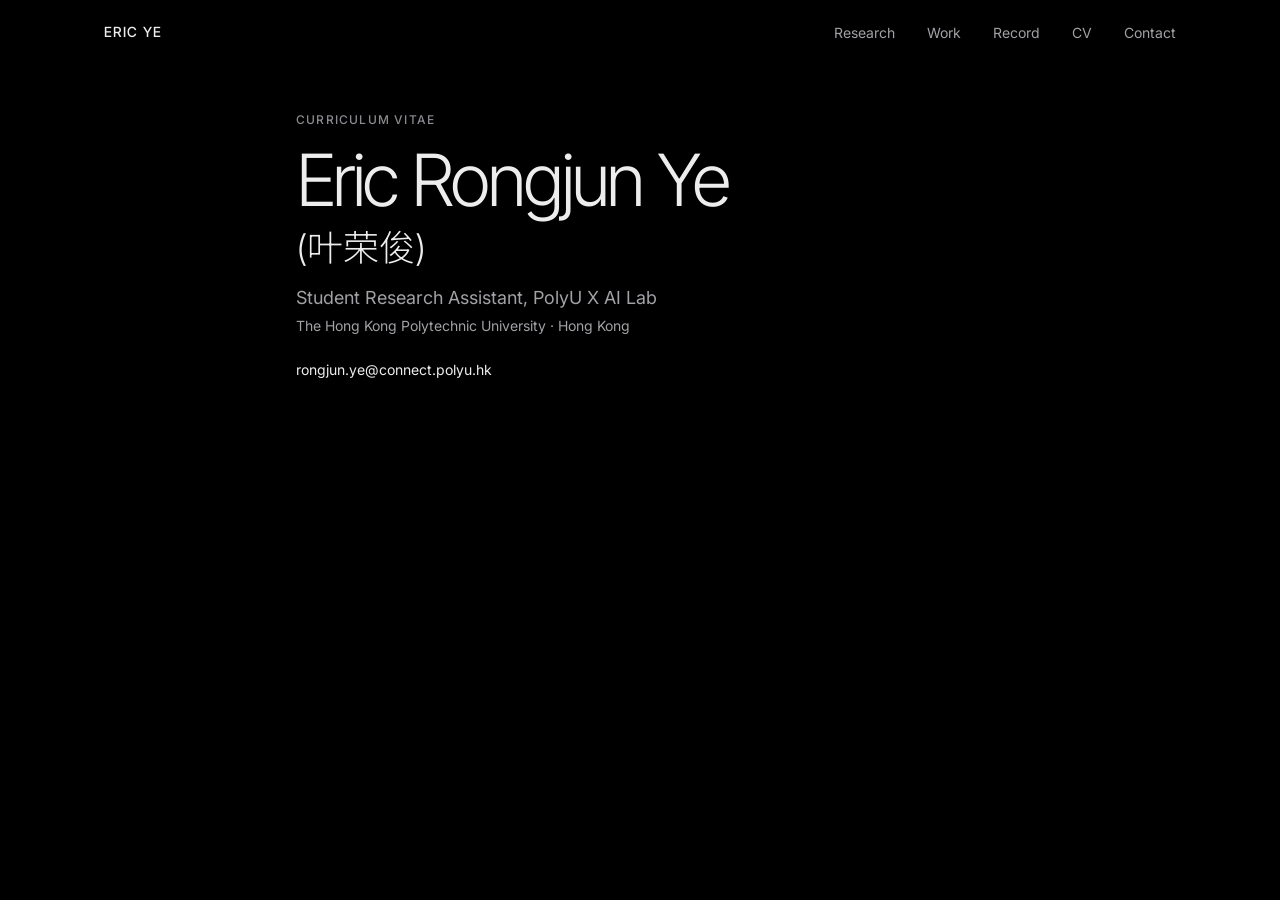
==== commit 2364fa3b: "Cache-bust the tab icon." ====
--- a/cv/index.html
+++ b/cv/index.html
@@ -1 +1 @@
-<!DOCTYPE html><html lang="en"><head><meta name="twitter:card" content="summary_large_image"><meta property="og:title" content="Eric Rongjun Ye"><meta charSet="utf-8"/><meta name="viewport" content="width=device-width, initial-scale=1"/><link rel="stylesheet" href="/assets/styles-CRn52IbA.css" data-precedence="default"/><link rel="stylesheet" href="https://fonts.googleapis.com/css2?family=Inter+Tight:wght@300;400;500&family=Inter:wght@400;500;600&family=Noto+Sans+SC:wght@300;400&display=swap" data-precedence="default"/><title>CV — Eric Rongjun Ye</title><meta name="description" content="Eric Rongjun Ye (叶荣俊) is an undergraduate researcher at PolyU X AI Lab, working on efficient machine learning systems, model acceleration, and statistical machine learning."/><meta name="author" content="Eric Rongjun Ye"/><meta name="theme-color" content="#000000"/><link rel="modulepreload" href="/assets/index-BF53gRLM.js"/><link rel="modulepreload" href="/assets/cv-CykKZuvq.js"/><link rel="modulepreload" href="/assets/nav-rzY6HorB.js"/><link rel="icon" type="image/svg+xml" href="/favicon.svg?v=4"/><link rel="preconnect" href="https://fonts.googleapis.com"/><link rel="preconnect" href="https://fonts.gstatic.com" crossorigin="anonymous"/><meta name="apple-mobile-web-app-title" content="Eric Rongjun Ye"><meta name="apple-mobile-web-app-status-bar-style" content="black"></head><body><!--$--><div class="bg-bg text-fg"><div class="fixed inset-x-0 top-0 z-50 h-px origin-left bg-fg" style="transform:scaleX(0)" aria-hidden="true"></div><header class="fixed inset-x-0 top-0 z-40 bg-linear-to-b from-bg via-bg/50 to-transparent"><nav class="mx-auto flex h-16 max-w-6xl items-center justify-between px-6 md:px-10" aria-label="Primary"><a class="font-display text-sm font-medium tracking-widest text-fg" href="/">ERIC YE</a><ul class="hidden items-center gap-8 md:flex"><li><a href="/#research" class="text-sm text-muted transition-colors duration-200 hover:text-fg">Research</a></li><li><a href="/#work" class="text-sm text-muted transition-colors duration-200 hover:text-fg">Work</a></li><li><a href="/#record" class="text-sm text-muted transition-colors duration-200 hover:text-fg">Record</a></li><li><a href="/cv/" class="text-sm text-muted transition-colors duration-200 hover:text-fg">CV</a></li><li><a href="/#contact" class="text-sm text-muted transition-colors duration-200 hover:text-fg">Contact</a></li></ul><button type="button" class="inline-flex size-11 items-center justify-center text-fg md:hidden" aria-expanded="false" aria-label="Open menu"><svg xmlns="http://www.w3.org/2000/svg" width="20" height="20" viewBox="0 0 24 24" fill="none" stroke="currentColor" stroke-width="2" stroke-linecap="round" stroke-linejoin="round" class="lucide lucide-menu" aria-hidden="true"><path d="M4 12h16"></path><path d="M4 18h16"></path><path d="M4 6h16"></path></svg></button></nav></header><main class="mx-auto max-w-3xl px-6 pt-28 pb-24 md:px-10"><p class="text-xs font-medium tracking-widest text-faint uppercase">Curriculum vitae</p><h1 class="mt-4 font-display text-5xl font-light tracking-tighter text-fg md:text-7xl">Eric Rongjun Ye<span class="mt-3 block text-2xl tracking-normal md:text-4xl">(<!-- -->叶荣俊<!-- -->)</span></h1><p class="mt-4 text-lg text-muted">Student Research Assistant<!-- -->, <!-- -->PolyU X AI Lab</p><p class="mt-1 text-sm text-muted">The Hong Kong Polytechnic University<!-- --> · <!-- -->Hong Kong</p><p class="mt-6 text-sm"><a class="text-fg underline decoration-line underline-offset-4" href="mailto:rongjun.ye@connect.polyu.hk">rongjun.ye@connect.polyu.hk</a></p><ul class="mt-4 flex flex-wrap gap-x-5 gap-y-2 text-sm text-muted"><li><a href="https://github.com/ericyerongjun" target="_blank" rel="noreferrer" class="hover:text-fg">GitHub</a></li><li><a href="https://scholar.google.com/citations?user=_vqwyT8AAAAJ" target="_blank" rel="noreferrer" class="hover:text-fg">Scholar</a></li><li><a href="https://www.linkedin.com/in/rongjun-ye-814453331" target="_blank" rel="noreferrer" class="hover:text-fg">LinkedIn</a></li><li><a href="https://www.kaggle.com/rongjunye" target="_blank" rel="noreferrer" class="hover:text-fg">Kaggle</a></li><li><a href="https://orcid.org/0009-0003-8477-8409" target="_blank" rel="noreferrer" class="hover:text-fg">ORCID</a></li></ul><section class="mt-14"><h2 class="text-xs tracking-widest text-faint uppercase">Education</h2><div class="mt-4 border-t border-line"><div class="grid gap-2 border-b border-line py-5 md:grid-cols-12"><p class="text-sm text-faint md:col-span-4">Aug 2024 – May 2027</p><div class="md:col-span-8"><p class="text-fg">Bachelor of Science (Data Science and Analytics)</p><p class="mt-1 text-sm leading-relaxed text-muted">The Hong Kong Polytechnic University, Hong Kong. GPA 3.73/4.30. Early graduation.</p></div></div></div></section><section class="mt-14"><h2 class="text-xs tracking-widest text-faint uppercase">Research</h2><div class="mt-4 border-t border-line"><p class="text-sm leading-relaxed text-muted">Efficient machine learning systems: model inference and acceleration, model compression and efficient algorithms, GPU computing and hardware-aware machine learning, statistical machine learning and optimization.</p></div></section><section class="mt-14"><h2 class="text-xs tracking-widest text-faint uppercase">Project</h2><div class="mt-4 border-t border-line"><div class="grid gap-2 border-b border-line py-5 md:grid-cols-12"><p class="text-sm text-faint md:col-span-4">Feb 2026 – Present</p><div class="md:col-span-8"><p class="text-fg">MatOpt</p><p class="mt-1 text-sm leading-relaxed text-muted">An agent development environment for mathematics, statistics, machine learning, and CS. Conversation, a persistent Python kernel, document reading, verification, skills, and MCP tools.</p></div></div><div class="grid gap-2 border-b border-line py-5 md:grid-cols-12"><p class="text-sm text-faint md:col-span-4">Sep 2025 – Present</p><div class="md:col-span-8"><p class="text-fg">K-Cube</p><p class="mt-1 text-sm leading-relaxed text-muted">Full-stack software engineer at PolyU X AI Lab.</p></div></div></div></section><section class="mt-14"><h2 class="text-xs tracking-widest text-faint uppercase">Research</h2><div class="mt-4 border-t border-line"><div class="grid gap-2 border-b border-line py-5 md:grid-cols-12"><p class="text-sm text-faint md:col-span-4">Aug 2026</p><div class="md:col-span-8"><p class="text-fg">Slides2MindMap</p><p class="mt-1 text-sm leading-relaxed text-muted">arXiv:2608.00610. Reconstructing cognitively efficient knowledge hierarchies from lecture slides. With Yuzhi Wang, Shengyuan Chen, Huachi Zhou, Jiaqi Bai, Chuang Zhou, Zhicong Hong, and Xiao Huang.</p></div></div></div></section><section class="mt-14"><h2 class="text-xs tracking-widest text-faint uppercase">Professional experience</h2><div class="mt-4 border-t border-line"><div class="grid gap-2 border-b border-line py-5 md:grid-cols-12"><p class="text-sm text-faint md:col-span-4">Aug 2025 – Sep 2025</p><div class="md:col-span-8"><p class="text-fg">Hong Kong Monetary Authority</p><p class="mt-1 text-sm leading-relaxed text-muted">Analyst programmer, supervised by Wickson Hui. Left to continue study.</p></div></div><div class="grid gap-2 border-b border-line py-5 md:grid-cols-12"><p class="text-sm text-faint md:col-span-4">Sep 2025 – Aug 2026</p><div class="md:col-span-8"><p class="text-fg">GDG on Campus PolyU</p><p class="mt-1 text-sm leading-relaxed text-muted">Tech lead of GDG on Campus at The Hong Kong Polytechnic University.</p></div></div></div></section><section class="mt-14"><h2 class="text-xs tracking-widest text-faint uppercase">Research affiliation</h2><div class="mt-4 border-t border-line"><div class="grid gap-2 border-b border-line py-5 md:grid-cols-12"><p class="text-sm text-faint md:col-span-4">Sep 2025 – Present</p><div class="md:col-span-8"><p class="text-fg">PolyU X AI Lab</p><p class="mt-1 text-sm leading-relaxed text-muted">Student research assistant, supervised by Prof. Xiao Huang.</p></div></div><div class="grid gap-2 border-b border-line py-5 md:grid-cols-12"><p class="text-sm text-faint md:col-span-4">Aug 2026 – Sep 2026</p><div class="md:col-span-8"><p class="text-fg">TMLR Group, HKBU</p><p class="mt-1 text-sm leading-relaxed text-muted">Research intern in the Trustworthy Machine Learning and Reasoning Group, mentored by Zhanke Zhou and Chentao Cao. The group is supervised by Prof. Bo Han.</p></div></div></div></section><section class="mt-14"><h2 class="text-xs tracking-widest text-faint uppercase">Talks</h2><div class="mt-4 border-t border-line"><div class="grid gap-2 border-b border-line py-5 md:grid-cols-12"><p class="text-sm text-faint md:col-span-4">26 Feb 2026</p><div class="md:col-span-8"><p class="text-fg">Build With AI: How to AI Right</p><p class="mt-1 text-sm leading-relaxed text-muted">A workshop on choosing AI tools and prompting them for the result you want. GDG on Campus PolyU.</p></div></div></div></section><section class="mt-14"><h2 class="text-xs tracking-widest text-faint uppercase">Advisors</h2><div class="mt-4 border-t border-line"><div class="grid gap-2 border-b border-line py-5 md:grid-cols-12"><p class="text-sm text-faint md:col-span-4">Research supervisor</p><div class="md:col-span-8"><p class="text-fg">Prof. Xiao Huang</p><p class="mt-1 text-sm leading-relaxed text-muted">PolyU X AI Lab, Department of Computing</p></div></div><div class="grid gap-2 border-b border-line py-5 md:grid-cols-12"><p class="text-sm text-faint md:col-span-4">Capstone supervisor</p><div class="md:col-span-8"><p class="text-fg">Prof. Korris Chung Fu Lai</p><p class="mt-1 text-sm leading-relaxed text-muted">Associate Professor, Department of Data Science and Artificial Intelligence Joint appointment with the Department of Computing</p></div></div><div class="grid gap-2 border-b border-line py-5 md:grid-cols-12"><p class="text-sm text-faint md:col-span-4">Academic advisor</p><div class="md:col-span-8"><p class="text-fg">Prof. Binyan Jiang</p><p class="mt-1 text-sm leading-relaxed text-muted">Associate Head (Teaching) and Professor, Department of Data Science and Artificial Intelligence</p></div></div><div class="grid gap-2 border-b border-line py-5 md:grid-cols-12"><p class="text-sm text-faint md:col-span-4">Academic advisor</p><div class="md:col-span-8"><p class="text-fg">Prof. Xiaoqi Yang</p><p class="mt-1 text-sm leading-relaxed text-muted">Professor, Department of Applied Mathematics</p></div></div></div></section><section class="mt-14"><h2 class="text-xs tracking-widest text-faint uppercase">Honors</h2><div class="mt-4 border-t border-line"><div class="grid gap-2 border-b border-line py-5 md:grid-cols-12"><p class="text-sm text-faint md:col-span-4">2024/25</p><div class="md:col-span-8"><p class="text-fg">Dean&#x27;s Honours List</p><p class="mt-1 text-sm leading-relaxed text-muted">The Hong Kong Polytechnic University</p></div></div><div class="grid gap-2 border-b border-line py-5 md:grid-cols-12"><p class="text-sm text-faint md:col-span-4">2024</p><div class="md:col-span-8"><p class="text-fg">Full Entry Scholarship</p><p class="mt-1 text-sm leading-relaxed text-muted">The Hong Kong Polytechnic University</p></div></div><div class="grid gap-2 border-b border-line py-5 md:grid-cols-12"><p class="text-sm text-faint md:col-span-4">2024</p><div class="md:col-span-8"><p class="text-fg">Student Support Scholarship</p><p class="mt-1 text-sm leading-relaxed text-muted">The Hong Kong Polytechnic University</p></div></div><div class="grid gap-2 border-b border-line py-5 md:grid-cols-12"><p class="text-sm text-faint md:col-span-4">2024</p><div class="md:col-span-8"><p class="text-fg">Department of Applied Mathematics Scholar</p><p class="mt-1 text-sm leading-relaxed text-muted">Department of Applied Mathematics, PolyU</p></div></div><div class="grid gap-2 border-b border-line py-5 md:grid-cols-12"><p class="text-sm text-faint md:col-span-4">2024</p><div class="md:col-span-8"><p class="text-fg">PolyU Scholar</p><p class="mt-1 text-sm leading-relaxed text-muted">The Hong Kong Polytechnic University</p></div></div></div></section><section class="mt-14"><h2 class="text-xs tracking-widest text-faint uppercase">Service</h2><div class="mt-4 border-t border-line"><div class="grid gap-2 border-b border-line py-5 md:grid-cols-12"><p class="text-sm text-faint md:col-span-4">WSDM 2027</p><div class="md:col-span-8"><p class="text-fg">Program Committee Member</p></div></div><div class="grid gap-2 border-b border-line py-5 md:grid-cols-12"><p class="text-sm text-faint md:col-span-4">ADMA 2026</p><div class="md:col-span-8"><p class="text-fg">Reviewer</p></div></div></div></section><p class="no-print mt-16 text-sm text-muted"><a class="text-fg underline decoration-line underline-offset-4" href="/">Back to the site</a></p></main><footer class="border-t border-line"><div class="mx-auto flex max-w-6xl flex-col gap-3 px-6 py-8 text-xs tracking-widest text-faint uppercase md:flex-row md:items-center md:justify-between md:px-10"><span>Eric Rongjun Ye</span><span>PolyU X AI Lab</span><span>Hong Kong</span></div></footer></div><!--/$--><script data-tsr-stream-part="">(self.$R=self.$R||{})["tsr"]=[];self.$_TSR={h(){this.hydrated=!0,this.c()},e(){this.streamEnded=!0,this.c()},c(){this.hydrated&&this.streamEnded&&(delete self.$_TSR,delete self.$R.tsr)},p(e){this.initialized?e():this.buffer.push(e)},buffer:[]};$_TSR.router=($R=>$R[0]={manifest:$R[1]={routes:$R[2]={__root__:$R[3]={preloads:$R[4]=["/assets/index-BF53gRLM.js"],scripts:$R[5]=[$R[6]={attrs:$R[7]={type:"module",async:!0,src:"/assets/index-BF53gRLM.js"}}]},"/cv":$R[8]={preloads:$R[9]=["/assets/cv-CykKZuvq.js","/assets/nav-rzY6HorB.js"]}}},matches:$R[10]=[$R[11]={i:"__root__",u:1793069631510,s:"success",ssr:!0},$R[12]={i:"cvcv",u:1793069631510,s:"success",ssr:!0}]})($R["tsr"]);$_TSR.e();{let s=document.currentScript,p;while((p=s.previousElementSibling)&&p.hasAttribute('data-tsr-stream-part'))p.remove();s.remove()}</script><script type="module" async="" src="/assets/index-BF53gRLM.js"></script><script>document.currentScript.remove();/*$tsr-stream-boundary*/</script></body></html>+<!DOCTYPE html><html lang="en"><head><meta name="twitter:card" content="summary_large_image"><meta property="og:title" content="Eric Rongjun Ye"><meta charSet="utf-8"/><meta name="viewport" content="width=device-width, initial-scale=1"/><link rel="stylesheet" href="/assets/styles-CRn52IbA.css" data-precedence="default"/><link rel="stylesheet" href="https://fonts.googleapis.com/css2?family=Inter+Tight:wght@300;400;500&amp;family=Inter:wght@400;500;600&amp;family=Noto+Sans+SC:wght@300;400&amp;display=swap" data-precedence="default"/><title>CV — Eric Rongjun Ye</title><meta name="description" content="Eric Rongjun Ye (叶荣俊) is an undergraduate researcher at PolyU X AI Lab, working on efficient machine learning systems, model acceleration, and statistical machine learning."/><meta name="author" content="Eric Rongjun Ye"/><meta name="theme-color" content="#000000"/><link rel="modulepreload" href="/assets/index-BF53gRLM.js"/><link rel="modulepreload" href="/assets/cv-CykKZuvq.js"/><link rel="modulepreload" href="/assets/nav-rzY6HorB.js"/><link rel="icon" type="image/svg+xml" href="/favicon.svg?v=4"/><link rel="preconnect" href="https://fonts.googleapis.com"/><link rel="preconnect" href="https://fonts.gstatic.com" crossorigin="anonymous"/><meta name="apple-mobile-web-app-title" content="Eric Rongjun Ye"><meta name="apple-mobile-web-app-status-bar-style" content="black"></head><body><!--$--><div class="bg-bg text-fg"><div class="fixed inset-x-0 top-0 z-50 h-px origin-left bg-fg" style="transform:scaleX(0)" aria-hidden="true"></div><header class="fixed inset-x-0 top-0 z-40 bg-linear-to-b from-bg via-bg/50 to-transparent"><nav class="mx-auto flex h-16 max-w-6xl items-center justify-between px-6 md:px-10" aria-label="Primary"><a class="font-display text-sm font-medium tracking-widest text-fg" href="/">ERIC YE</a><ul class="hidden items-center gap-8 md:flex"><li><a href="/#research" class="text-sm text-muted transition-colors duration-200 hover:text-fg">Research</a></li><li><a href="/#work" class="text-sm text-muted transition-colors duration-200 hover:text-fg">Work</a></li><li><a href="/#record" class="text-sm text-muted transition-colors duration-200 hover:text-fg">Record</a></li><li><a href="/cv/" class="text-sm text-muted transition-colors duration-200 hover:text-fg">CV</a></li><li><a href="/#contact" class="text-sm text-muted transition-colors duration-200 hover:text-fg">Contact</a></li></ul><button type="button" class="inline-flex size-11 items-center justify-center text-fg md:hidden" aria-expanded="false" aria-label="Open menu"><svg xmlns="http://www.w3.org/2000/svg" width="20" height="20" viewBox="0 0 24 24" fill="none" stroke="currentColor" stroke-width="2" stroke-linecap="round" stroke-linejoin="round" class="lucide lucide-menu" aria-hidden="true"><path d="M4 12h16"></path><path d="M4 18h16"></path><path d="M4 6h16"></path></svg></button></nav></header><main class="mx-auto max-w-3xl px-6 pt-28 pb-24 md:px-10"><p class="text-xs font-medium tracking-widest text-faint uppercase">Curriculum vitae</p><h1 class="mt-4 font-display text-5xl font-light tracking-tighter text-fg md:text-7xl">Eric Rongjun Ye<span class="mt-3 block text-2xl tracking-normal md:text-4xl">(<!-- -->叶荣俊<!-- -->)</span></h1><p class="mt-4 text-lg text-muted">Student Research Assistant<!-- -->, <!-- -->PolyU X AI Lab</p><p class="mt-1 text-sm text-muted">The Hong Kong Polytechnic University<!-- --> · <!-- -->Hong Kong</p><p class="mt-6 text-sm"><a class="class="text-fg underline decoration-line underline-offset-4" href="mailto:rongjun.ye@connect.polyu.hk">rongjun.ye@connect.polyu.hk</a></p>
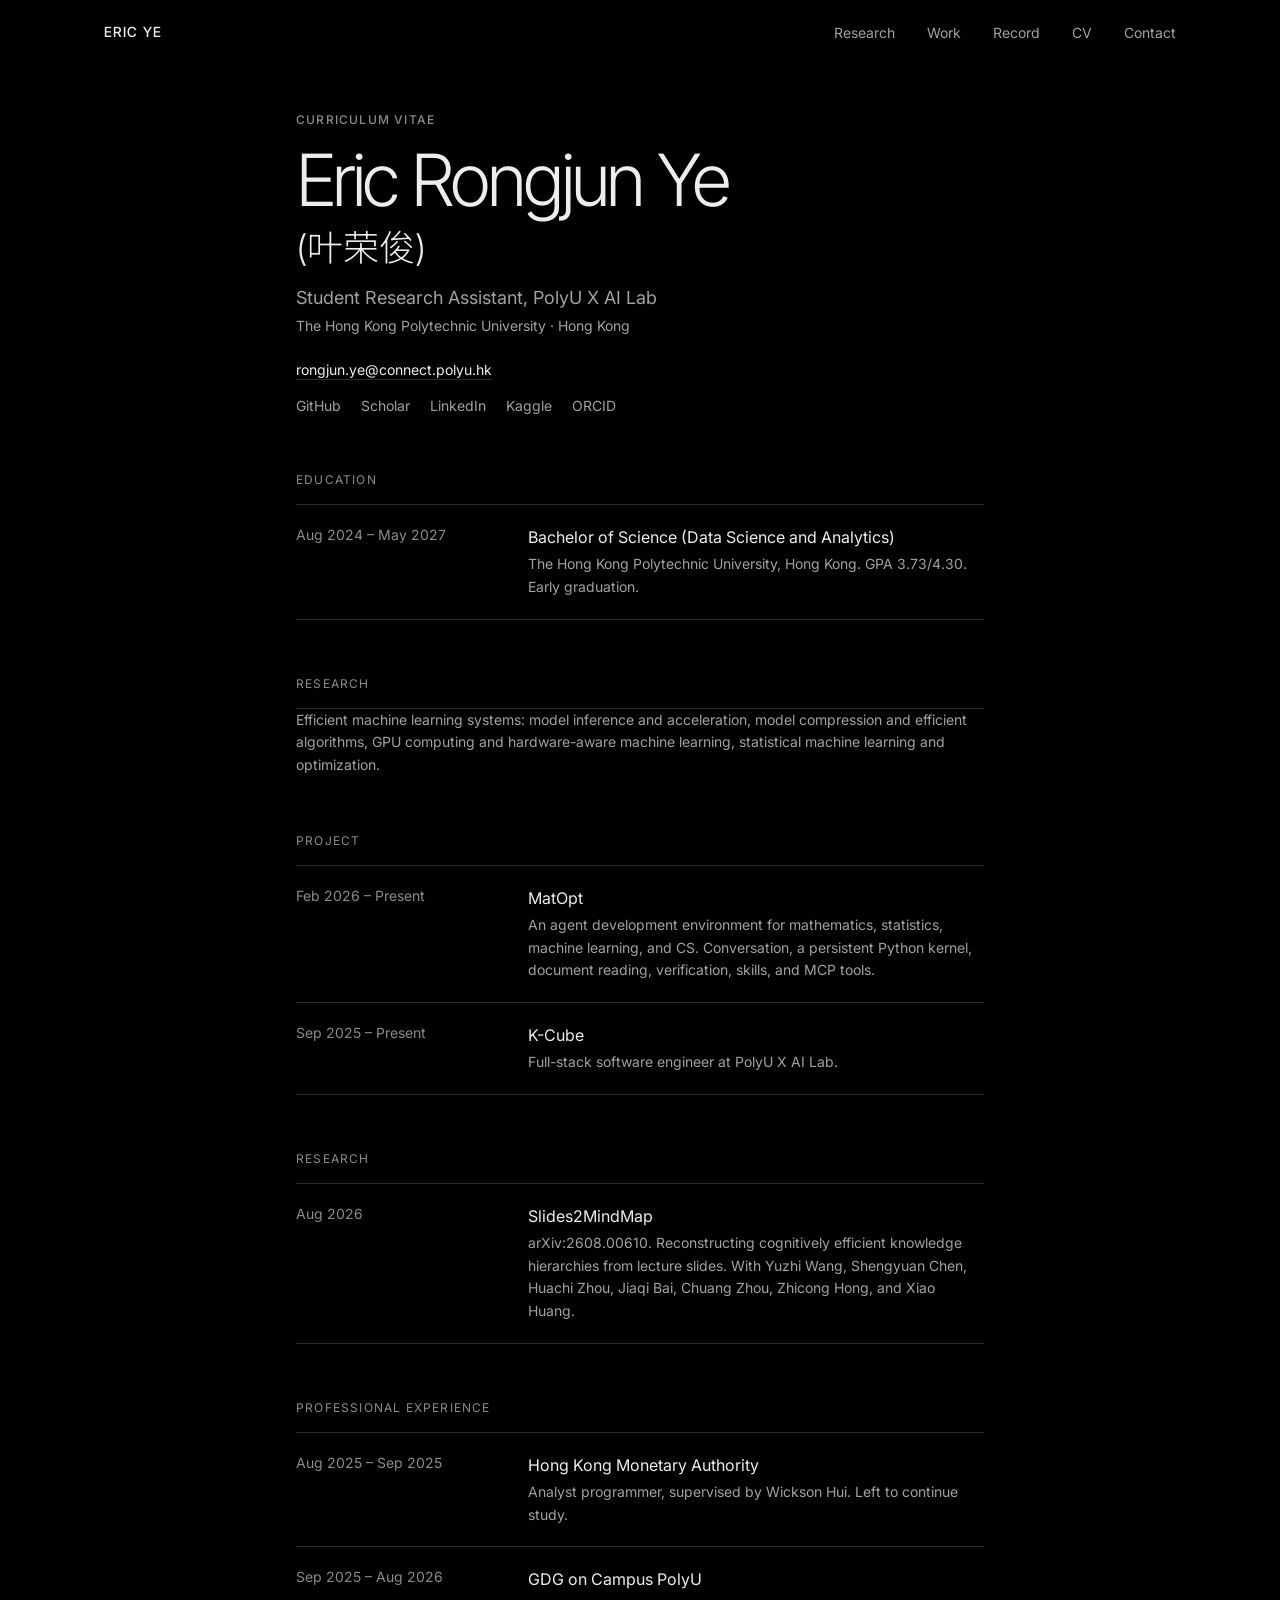
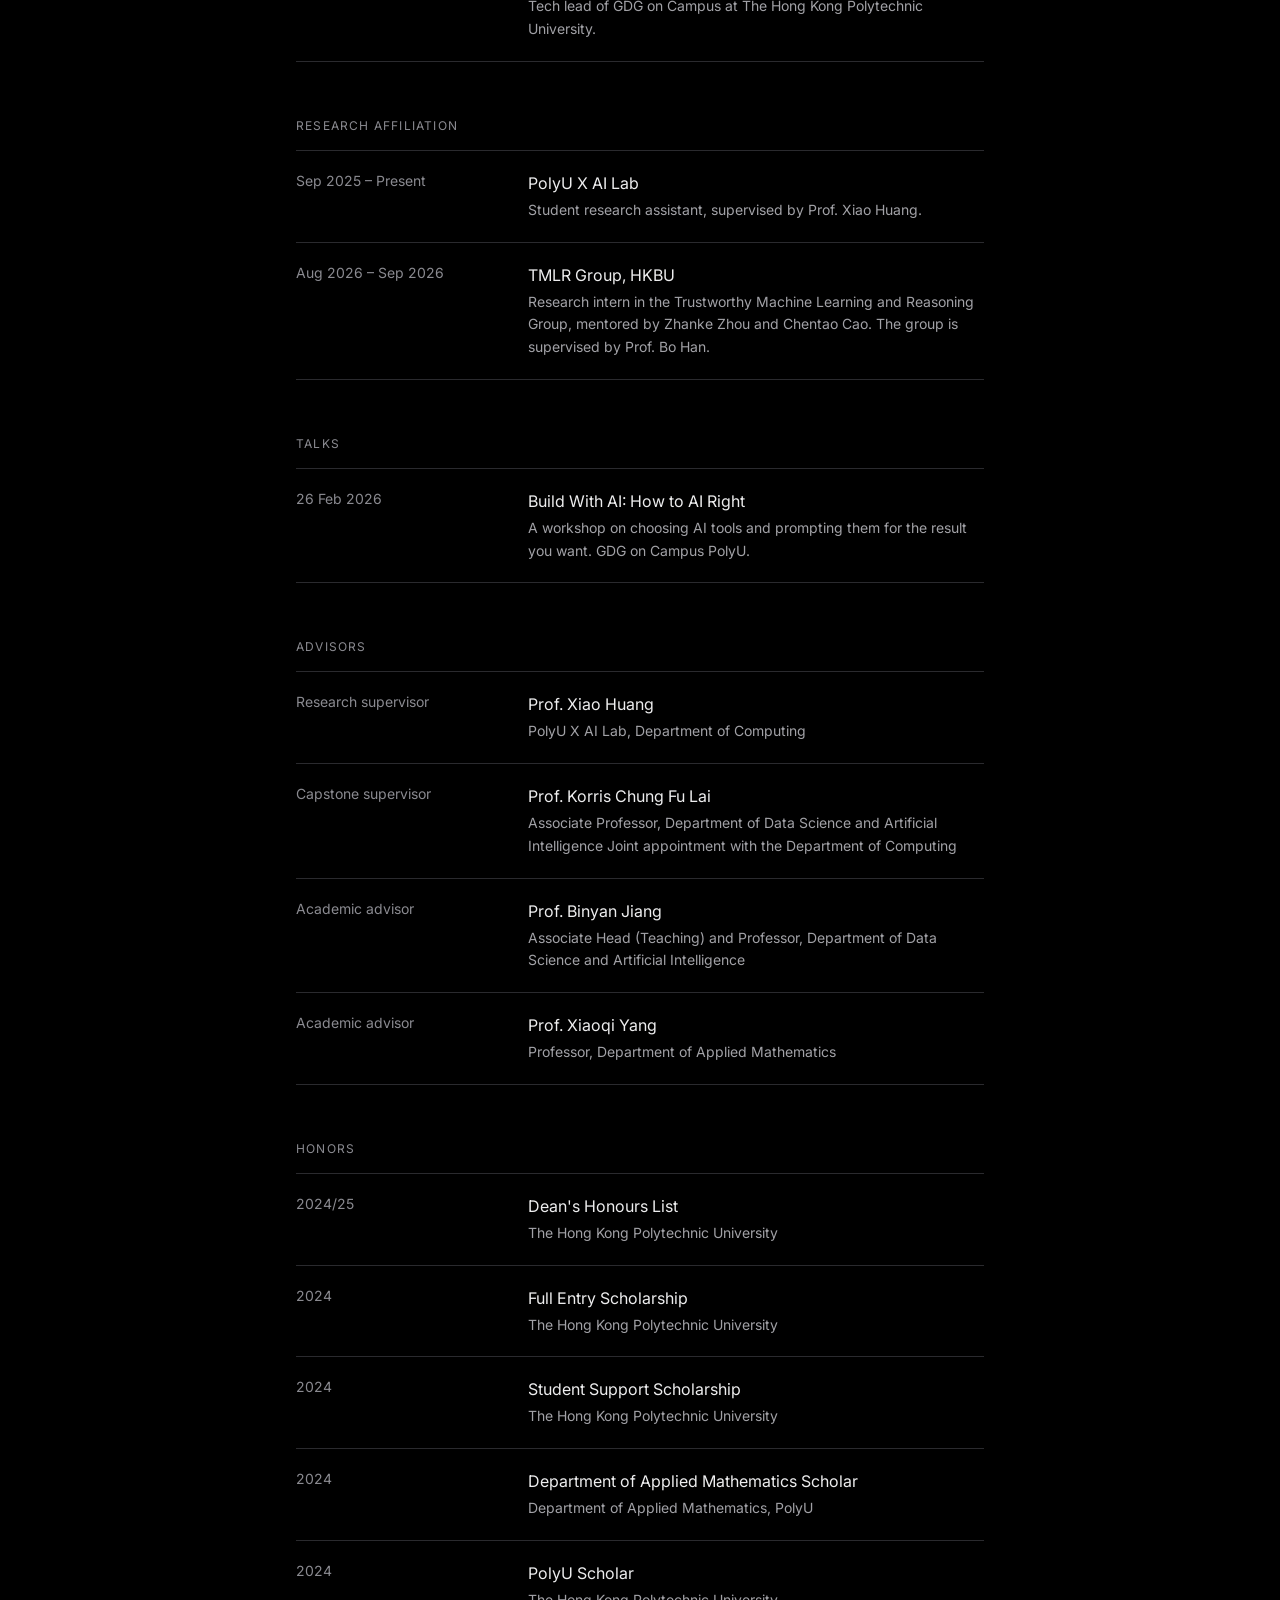
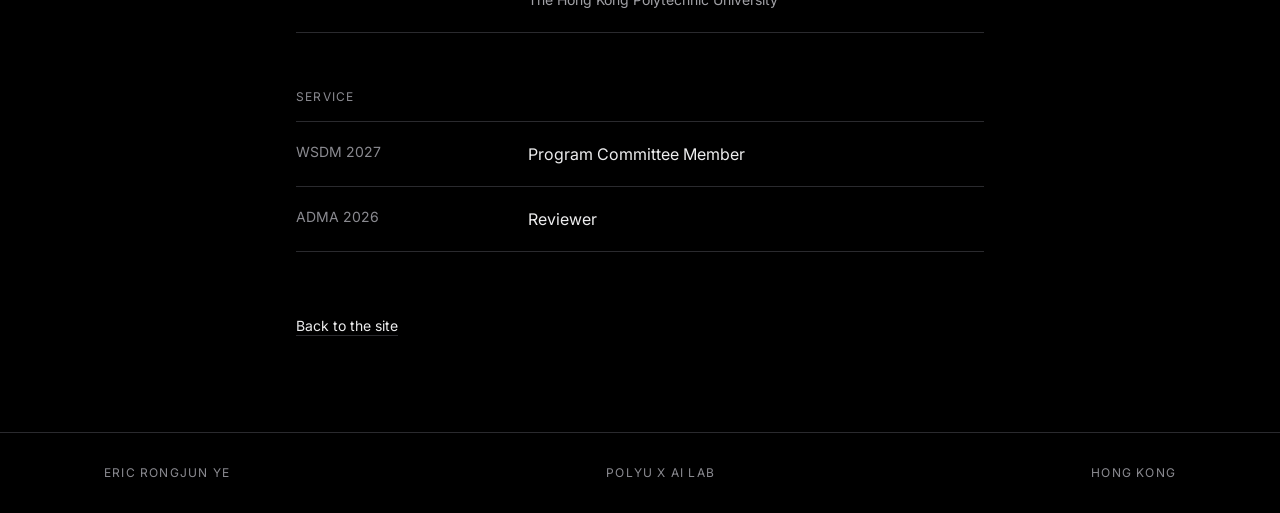
==== commit e1e7eb85: "Cache-bust the tab icon." ====
--- a/cv/index.html
+++ b/cv/index.html
@@ -1 +1 @@
-<!DOCTYPE html><html lang="en"><head><meta name="twitter:card" content="summary_large_image"><meta property="og:title" content="Eric Rongjun Ye"><meta charSet="utf-8"/><meta name="viewport" content="width=device-width, initial-scale=1"/><link rel="stylesheet" href="/assets/styles-CRn52IbA.css" data-precedence="default"/><link rel="stylesheet" href="https://fonts.googleapis.com/css2?family=Inter+Tight:wght@300;400;500&amp;family=Inter:wght@400;500;600&amp;family=Noto+Sans+SC:wght@300;400&amp;display=swap" data-precedence="default"/><title>CV — Eric Rongjun Ye</title><meta name="description" content="Eric Rongjun Ye (叶荣俊) is an undergraduate researcher at PolyU X AI Lab, working on efficient machine learning systems, model acceleration, and statistical machine learning."/><meta name="author" content="Eric Rongjun Ye"/><meta name="theme-color" content="#000000"/><link rel="modulepreload" href="/assets/index-BF53gRLM.js"/><link rel="modulepreload" href="/assets/cv-CykKZuvq.js"/><link rel="modulepreload" href="/assets/nav-rzY6HorB.js"/><link rel="icon" type="image/svg+xml" href="/favicon.svg?v=4"/><link rel="preconnect" href="https://fonts.googleapis.com"/><link rel="preconnect" href="https://fonts.gstatic.com" crossorigin="anonymous"/><meta name="apple-mobile-web-app-title" content="Eric Rongjun Ye"><meta name="apple-mobile-web-app-status-bar-style" content="black"></head><body><!--$--><div class="bg-bg text-fg"><div class="fixed inset-x-0 top-0 z-50 h-px origin-left bg-fg" style="transform:scaleX(0)" aria-hidden="true"></div><header class="fixed inset-x-0 top-0 z-40 bg-linear-to-b from-bg via-bg/50 to-transparent"><nav class="mx-auto flex h-16 max-w-6xl items-center justify-between px-6 md:px-10" aria-label="Primary"><a class="font-display text-sm font-medium tracking-widest text-fg" href="/">ERIC YE</a><ul class="hidden items-center gap-8 md:flex"><li><a href="/#research" class="text-sm text-muted transition-colors duration-200 hover:text-fg">Research</a></li><li><a href="/#work" class="text-sm text-muted transition-colors duration-200 hover:text-fg">Work</a></li><li><a href="/#record" class="text-sm text-muted transition-colors duration-200 hover:text-fg">Record</a></li><li><a href="/cv/" class="text-sm text-muted transition-colors duration-200 hover:text-fg">CV</a></li><li><a href="/#contact" class="text-sm text-muted transition-colors duration-200 hover:text-fg">Contact</a></li></ul><button type="button" class="inline-flex size-11 items-center justify-center text-fg md:hidden" aria-expanded="false" aria-label="Open menu"><svg xmlns="http://www.w3.org/2000/svg" width="20" height="20" viewBox="0 0 24 24" fill="none" stroke="currentColor" stroke-width="2" stroke-linecap="round" stroke-linejoin="round" class="lucide lucide-menu" aria-hidden="true"><path d="M4 12h16"></path><path d="M4 18h16"></path><path d="M4 6h16"></path></svg></button></nav></header><main class="mx-auto max-w-3xl px-6 pt-28 pb-24 md:px-10"><p class="text-xs font-medium tracking-widest text-faint uppercase">Curriculum vitae</p><h1 class="mt-4 font-display text-5xl font-light tracking-tighter text-fg md:text-7xl">Eric Rongjun Ye<span class="mt-3 block text-2xl tracking-normal md:text-4xl">(<!-- -->叶荣俊<!-- -->)</span></h1><p class="mt-4 text-lg text-muted">Student Research Assistant<!-- -->, <!-- -->PolyU X AI Lab</p><p class="mt-1 text-sm text-muted">The Hong Kong Polytechnic University<!-- --> · <!-- -->Hong Kong</p><p class="mt-6 text-sm"><a class="class="text-fg underline decoration-line underline-offset-4" href="mailto:rongjun.ye@connect.polyu.hk">rongjun.ye@connect.polyu.hk</a></p>+<!DOCTYPE html><html lang="en"><head><meta name="twitter:card" content="summary_large_image"><meta property="og:title" content="Eric Rongjun Ye"><meta charSet="utf-8"/><meta name="viewport" content="width=device-width, initial-scale=1"/><link rel="stylesheet" href="/assets/styles-CRn52IbA.css" data-precedence="default"/><link rel="stylesheet" href="https://fonts.googleapis.com/css2?family=Inter+Tight:wght@300;400;500&amp;family=Inter:wght@400;500;600&amp;family=Noto+Sans+SC:wght@300;400&amp;display=swap" data-precedence="default"/><title>CV — Eric Rongjun Ye</title><meta name="description" content="Eric Rongjun Ye (叶荣俊) is an undergraduate researcher at PolyU X AI Lab, working on efficient machine learning systems, model acceleration, and statistical machine learning."/><meta name="author" content="Eric Rongjun Ye"/><meta name="theme-color" content="#000000"/><link rel="modulepreload" href="/assets/index-BF53gRLM.js"/><link rel="modulepreload" href="/assets/cv-CykKZuvq.js"/><link rel="modulepreload" href="/assets/nav-rzY6HorB.js"/><link rel="icon" type="image/svg+xml" href="/favicon.svg?v=4"/><link rel="preconnect" href="https://fonts.googleapis.com"/><link rel="preconnect" href="https://fonts.gstatic.com" crossorigin="anonymous"/><meta name="apple-mobile-web-app-title" content="Eric Rongjun Ye"><meta name="apple-mobile-web-app-status-bar-style" content="black"></head><body><!--$--><div class="bg-bg text-fg"><div class="fixed inset-x-0 top-0 z-50 h-px origin-left bg-fg" style="transform:scaleX(0)" aria-hidden="true"></div><header class="fixed inset-x-0 top-0 z-40 bg-linear-to-b from-bg via-bg/50 to-transparent"><nav class="mx-auto flex h-16 max-w-6xl items-center justify-between px-6 md:px-10" aria-label="Primary"><a class="font-display text-sm font-medium tracking-widest text-fg" href="/">ERIC YE</a><ul class="hidden items-center gap-8 md:flex"><li><a href="/#research" class="text-sm text-muted transition-colors duration-200 hover:text-fg">Research</a></li><li><a href="/#work" class="text-sm text-muted transition-colors duration-200 hover:text-fg">Work</a></li><li><a href="/#record" class="text-sm text-muted transition-colors duration-200 hover:text-fg">Record</a></li><li><a href="/cv/" class="text-sm text-muted transition-colors duration-200 hover:text-fg">CV</a></li><li><a href="/#contact" class="text-sm text-muted transition-colors duration-200 hover:text-fg">Contact</a></li></ul><button type="button" class="inline-flex size-11 items-center justify-center text-fg md:hidden" aria-expanded="false" aria-label="Open menu"><svg xmlns="http://www.w3.org/2000/svg" width="20" height="20" viewBox="0 0 24 24" fill="none" stroke="currentColor" stroke-width="2" stroke-linecap="round" stroke-linejoin="round" class="lucide lucide-menu" aria-hidden="true"><path d="M4 12h16"></path><path d="M4 18h16"></path><path d="M4 6h16"></path></svg></button></nav></header><main class="mx-auto max-w-3xl px-6 pt-28 pb-24 md:px-10"><p class="text-xs font-medium tracking-widest text-faint uppercase">Curriculum vitae</p><h1 class="mt-4 font-display text-5xl font-light tracking-tighter text-fg md:text-7xl">Eric Rongjun Ye<span class="mt-3 block text-2xl tracking-normal md:text-4xl">(<!-- -->叶荣俊<!-- -->)</span></h1><p class="mt-4 text-lg text-muted">Student Research Assistant<!-- -->, <!-- -->PolyU X AI Lab</p><p class="mt-1 text-sm text-muted">The Hong Kong Polytechnic University<!-- --> · <!-- -->Hong Kong</p><p class="mt-6 text-sm"><a class="text-fg underline decoration-line underline-offset-4" href="mailto:rongjun.ye@connect.polyu.hk">rongjun.ye@connect.polyu.hk</a></p><ul class="mt-4 flex flex-wrap gap-x-5 gap-y-2 text-sm text-muted"><li><a href="https://github.com/ericyerongjun" target="_blank" rel="noreferrer" class="hover:text-fg">GitHub</a></li><li><a href="https://scholar.google.com/citations?user=_vqwyT8AAAAJ" target="_blank" rel="noreferrer" class="hover:text-fg">Scholar</a></li><li><a href="https://www.linkedin.com/in/rongjun-ye-814453331" target="_blank" rel="noreferrer" class="hover:text-fg">LinkedIn</a></li><li><a href="https://www.kaggle.com/rongjunye" target="_blank" rel="noreferrer" class="hover:text-fg">Kaggle</a></li><li><a href="https://orcid.org/0009-0003-8477-8409" target="_blank" rel="noreferrer" class="hover:text-fg">ORCID</a></li></ul><section class="mt-14"><h2 class="text-xs tracking-widest text-faint uppercase">Education</h2><div class="mt-4 border-t border-line"><div class="grid gap-2 border-b border-line py-5 md:grid-cols-12"><p class="text-sm text-faint md:col-span-4">Aug 2024 – May 2027</p><div class="md:col-span-8"><p class="text-fg">Bachelor of Science (Data Science and Analytics)</p><p class="mt-1 text-sm leading-relaxed text-muted">The Hong Kong Polytechnic University, Hong Kong. GPA 3.73/4.30. Early graduation.</p></div></div></div></section><section class="mt-14"><h2 class="text-xs tracking-widest text-faint uppercase">Research</h2><div class="mt-4 border-t border-line"><p class="text-sm leading-relaxed text-muted">Efficient machine learning systems: model inference and acceleration, model compression and efficient algorithms, GPU computing and hardware-aware machine learning, statistical machine learning and optimization.</p></div></section><section class="mt-14"><h2 class="text-xs tracking-widest text-faint uppercase">Project</h2><div class="mt-4 border-t border-line"><div class="grid gap-2 border-b border-line py-5 md:grid-cols-12"><p class="text-sm text-faint md:col-span-4">Feb 2026 – Present</p><div class="md:col-span-8"><p class="text-fg">MatOpt</p><p class="mt-1 text-sm leading-relaxed text-muted">An agent development environment for mathematics, statistics, machine learning, and CS. Conversation, a persistent Python kernel, document reading, verification, skills, and MCP tools.</p></div></div><div class="grid gap-2 border-b border-line py-5 md:grid-cols-12"><p class="text-sm text-faint md:col-span-4">Sep 2025 – Present</p><div class="md:col-span-8"><p class="text-fg">K-Cube</p><p class="mt-1 text-sm leading-relaxed text-muted">Full-stack software engineer at PolyU X AI Lab.</p></div></div></div></section><section class="mt-14"><h2 class="text-xs tracking-widest text-faint uppercase">Research</h2><div class="mt-4 border-t border-line"><div class="grid gap-2 border-b border-line py-5 md:grid-cols-12"><p class="text-sm text-faint md:col-span-4">Aug 2026</p><div class="md:col-span-8"><p class="text-fg">Slides2MindMap</p><p class="mt-1 text-sm leading-relaxed text-muted">arXiv:2608.00610. Reconstructing cognitively efficient knowledge hierarchies from lecture slides. With Yuzhi Wang, Shengyuan Chen, Huachi Zhou, Jiaqi Bai, Chuang Zhou, Zhicong Hong, and Xiao Huang.</p></div></div></div></section><section class="mt-14"><h2 class="text-xs tracking-widest text-faint uppercase">Professional experience</h2><div class="mt-4 border-t border-line"><div class="grid gap-2 border-b border-line py-5 md:grid-cols-12"><p class="text-sm text-faint md:col-span-4">Aug 2025 – Sep 2025</p><div class="md:col-span-8"><p class="text-fg">Hong Kong Monetary Authority</p><p class="mt-1 text-sm leading-relaxed text-muted">Analyst programmer, supervised by Wickson Hui. Left to continue study.</p></div></div><div class="grid gap-2 border-b border-line py-5 md:grid-cols-12"><p class="text-sm text-faint md:col-span-4">Sep 2025 – Aug 2026</p><div class="md:col-span-8"><p class="text-fg">GDG on Campus PolyU</p><p class="mt-1 text-sm leading-relaxed text-muted">Tech lead of GDG on Campus at The Hong Kong Polytechnic University.</p></div></div></div></section><section class="mt-14"><h2 class="text-xs tracking-widest text-faint uppercase">Research affiliation</h2><div class="mt-4 border-t border-line"><div class="grid gap-2 border-b border-line py-5 md:grid-cols-12"><p class="text-sm text-faint md:col-span-4">Sep 2025 – Present</p><div class="md:col-span-8"><p class="text-fg">PolyU X AI Lab</p><p class="mt-1 text-sm leading-relaxed text-muted">Student research assistant, supervised by Prof. Xiao Huang.</p></div></div><div class="grid gap-2 border-b border-line py-5 md:grid-cols-12"><p class="text-sm text-faint md:col-span-4">Aug 2026 – Sep 2026</p><div class="md:col-span-8"><p class="text-fg">TMLR Group, HKBU</p><p class="mt-1 text-sm leading-relaxed text-muted">Research intern in the Trustworthy Machine Learning and Reasoning Group, mentored by Zhanke Zhou and Chentao Cao. The group is supervised by Prof. Bo Han.</p></div></div></div></section><section class="mt-14"><h2 class="text-xs tracking-widest text-faint uppercase">Talks</h2><div class="mt-4 border-t border-line"><div class="grid gap-2 border-b border-line py-5 md:grid-cols-12"><p class="text-sm text-faint md:col-span-4">26 Feb 2026</p><div class="md:col-span-8"><p class="text-fg">Build With AI: How to AI Right</p><p class="mt-1 text-sm leading-relaxed text-muted">A workshop on choosing AI tools and prompting them for the result you want. GDG on Campus PolyU.</p></div></div></div></section><section class="mt-14"><h2 class="text-xs tracking-widest text-faint uppercase">Advisors</h2><div class="mt-4 border-t border-line"><div class="grid gap-2 border-b border-line py-5 md:grid-cols-12"><p class="text-sm text-faint md:col-span-4">Research supervisor</p><div class="md:col-span-8"><p class="text-fg">Prof. Xiao Huang</p><p class="mt-1 text-sm leading-relaxed text-muted">PolyU X AI Lab, Department of Computing</p></div></div><div class="grid gap-2 border-b border-line py-5 md:grid-cols-12"><p class="text-sm text-faint md:col-span-4">Capstone supervisor</p><div class="md:col-span-8"><p class="text-fg">Prof. Korris Chung Fu Lai</p><p class="mt-1 text-sm leading-relaxed text-muted">Associate Professor, Department of Data Science and Artificial Intelligence Joint appointment with the Department of Computing</p></div></div><div class="grid gap-2 border-b border-line py-5 md:grid-cols-12"><p class="text-sm text-faint md:col-span-4">Academic advisor</p><div class="md:col-span-8"><p class="text-fg">Prof. Binyan Jiang</p><p class="mt-1 text-sm leading-relaxed text-muted">Associate Head (Teaching) and Professor, Department of Data Science and Artificial Intelligence</p></div></div><div class="grid gap-2 border-b border-line py-5 md:grid-cols-12"><p class="text-sm text-faint md:col-span-4">Academic advisor</p><div class="md:col-span-8"><p class="text-fg">Prof. Xiaoqi Yang</p><p class="mt-1 text-sm leading-relaxed text-muted">Professor, Department of Applied Mathematics</p></div></div></div></section><section class="mt-14"><h2 class="text-xs tracking-widest text-faint uppercase">Honors</h2><div class="mt-4 border-t border-line"><div class="grid gap-2 border-b border-line py-5 md:grid-cols-12"><p class="text-sm text-faint md:col-span-4">2024/25</p><div class="md:col-span-8"><p class="text-fg">Dean&#x27;s Honours List</p><p class="mt-1 text-sm leading-relaxed text-muted">The Hong Kong Polytechnic University</p></div></div><div class="grid gap-2 border-b border-line py-5 md:grid-cols-12"><p class="text-sm text-faint md:col-span-4">2024</p><div class="md:col-span-8"><p class="text-fg">Full Entry Scholarship</p><p class="mt-1 text-sm leading-relaxed text-muted">The Hong Kong Polytechnic University</p></div></div><div class="grid gap-2 border-b border-line py-5 md:grid-cols-12"><p class="text-sm text-faint md:col-span-4">2024</p><div class="md:col-span-8"><p class="text-fg">Student Support Scholarship</p><p class="mt-1 text-sm leading-relaxed text-muted">The Hong Kong Polytechnic University</p></div></div><div class="grid gap-2 border-b border-line py-5 md:grid-cols-12"><p class="text-sm text-faint md:col-span-4">2024</p><div class="md:col-span-8"><p class="text-fg">Department of Applied Mathematics Scholar</p><p class="mt-1 text-sm leading-relaxed text-muted">Department of Applied Mathematics, PolyU</p></div></div><div class="grid gap-2 border-b border-line py-5 md:grid-cols-12"><p class="text-sm text-faint md:col-span-4">2024</p><div class="md:col-span-8"><p class="text-fg">PolyU Scholar</p><p class="mt-1 text-sm leading-relaxed text-muted">The Hong Kong Polytechnic University</p></div></div></div></section><section class="mt-14"><h2 class="text-xs tracking-widest text-faint uppercase">Service</h2><div class="mt-4 border-t border-line"><div class="grid gap-2 border-b border-line py-5 md:grid-cols-12"><p class="text-sm text-faint md:col-span-4">WSDM 2027</p><div class="md:col-span-8"><p class="text-fg">Program Committee Member</p></div></div><div class="grid gap-2 border-b border-line py-5 md:grid-cols-12"><p class="text-sm text-faint md:col-span-4">ADMA 2026</p><div class="md:col-span-8"><p class="text-fg">Reviewer</p></div></div></div></section><p class="no-print mt-16 text-sm text-muted"><a class="text-fg underline decoration-line underline-offset-4" href="/">Back to the site</a></p></main><footer class="border-t border-line"><div class="mx-auto flex max-w-6xl flex-col gap-3 px-6 py-8 text-xs tracking-widest text-faint uppercase md:flex-row md:items-center md:justify-between md:px-10"><span>Eric Rongjun Ye</span><span>PolyU X AI Lab</span><span>Hong Kong</span></div></footer></div><!--/$--><script data-tsr-stream-part="">(self.$R=self.$R||{})["tsr"]=[];self.$_TSR={h(){this.hydrated=!0,this.c()},e(){this.streamEnded=!0,this.c()},c(){this.hydrated&&this.streamEnded&&(delete self.$_TSR,delete self.$R.tsr)},p(e){this.initialized?e():this.buffer.push(e)},buffer:[]};$_TSR.router=($R=>$R[0]={manifest:$R[1]={routes:$R[2]={__root__:$R[3]={preloads:$R[4]=["/assets/index-BF53gRLM.js"],scripts:$R[5]=[$R[6]={attrs:$R[7]={type:"module",async:!0,src:"/assets/index-BF53gRLM.js"}}]},"/cv":$R[8]={preloads:$R[9]=["/assets/cv-CykKZuvq.js","/assets/nav-rzY6HorB.js"]}}},matches:$R[10]=[$R[11]={i:"__root__",u:1793069631510,s:"success",ssr:!0},$R[12]={i:"cvcv",u:1793069631510,s:"success",ssr:!0}]})($R["tsr"]);$_TSR.e();{let s=document.currentScript,p;while((p=s.previousElementSibling)&&p.hasAttribute('data-tsr-stream-part'))p.remove();s.remove()}</script><script type="module" async="" src="/assets/index-BF53gRLM.js"></script><script>document.currentScript.remove();/*$tsr-stream-boundary*/</script></body></html>
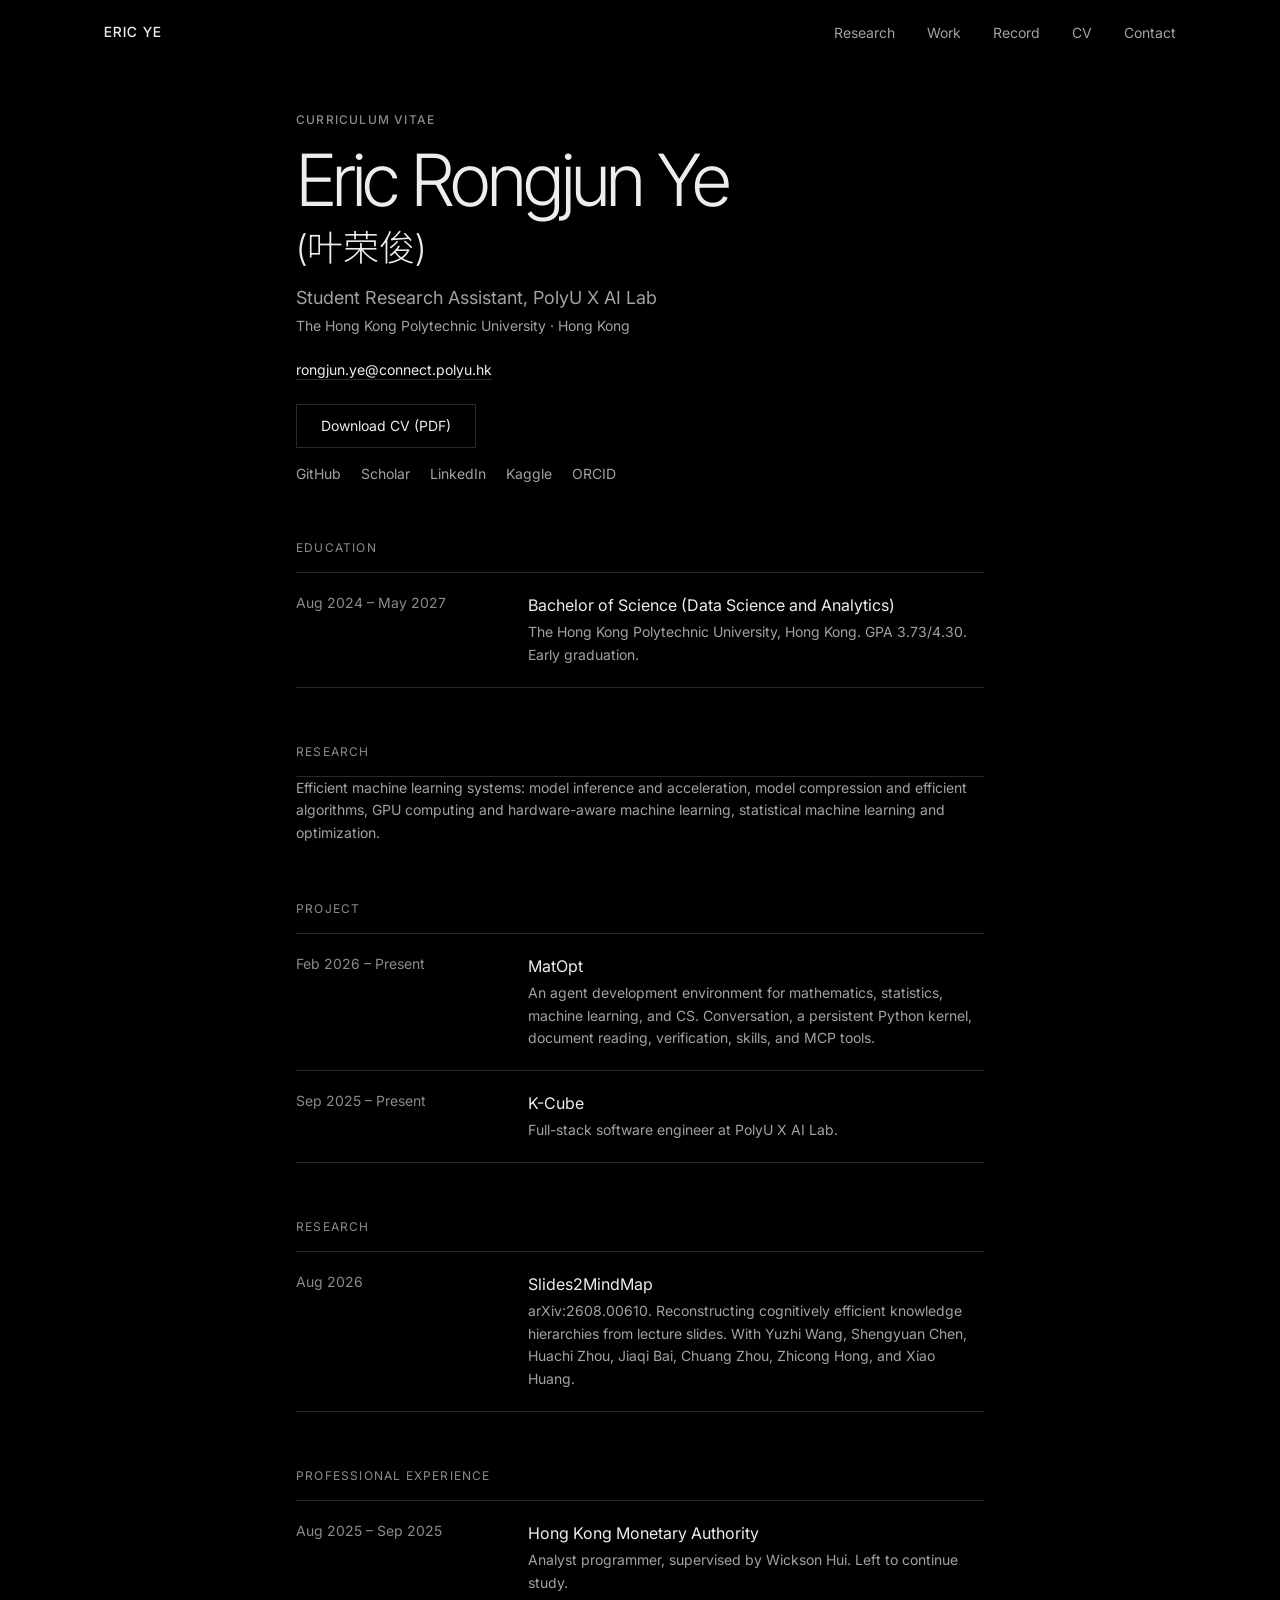
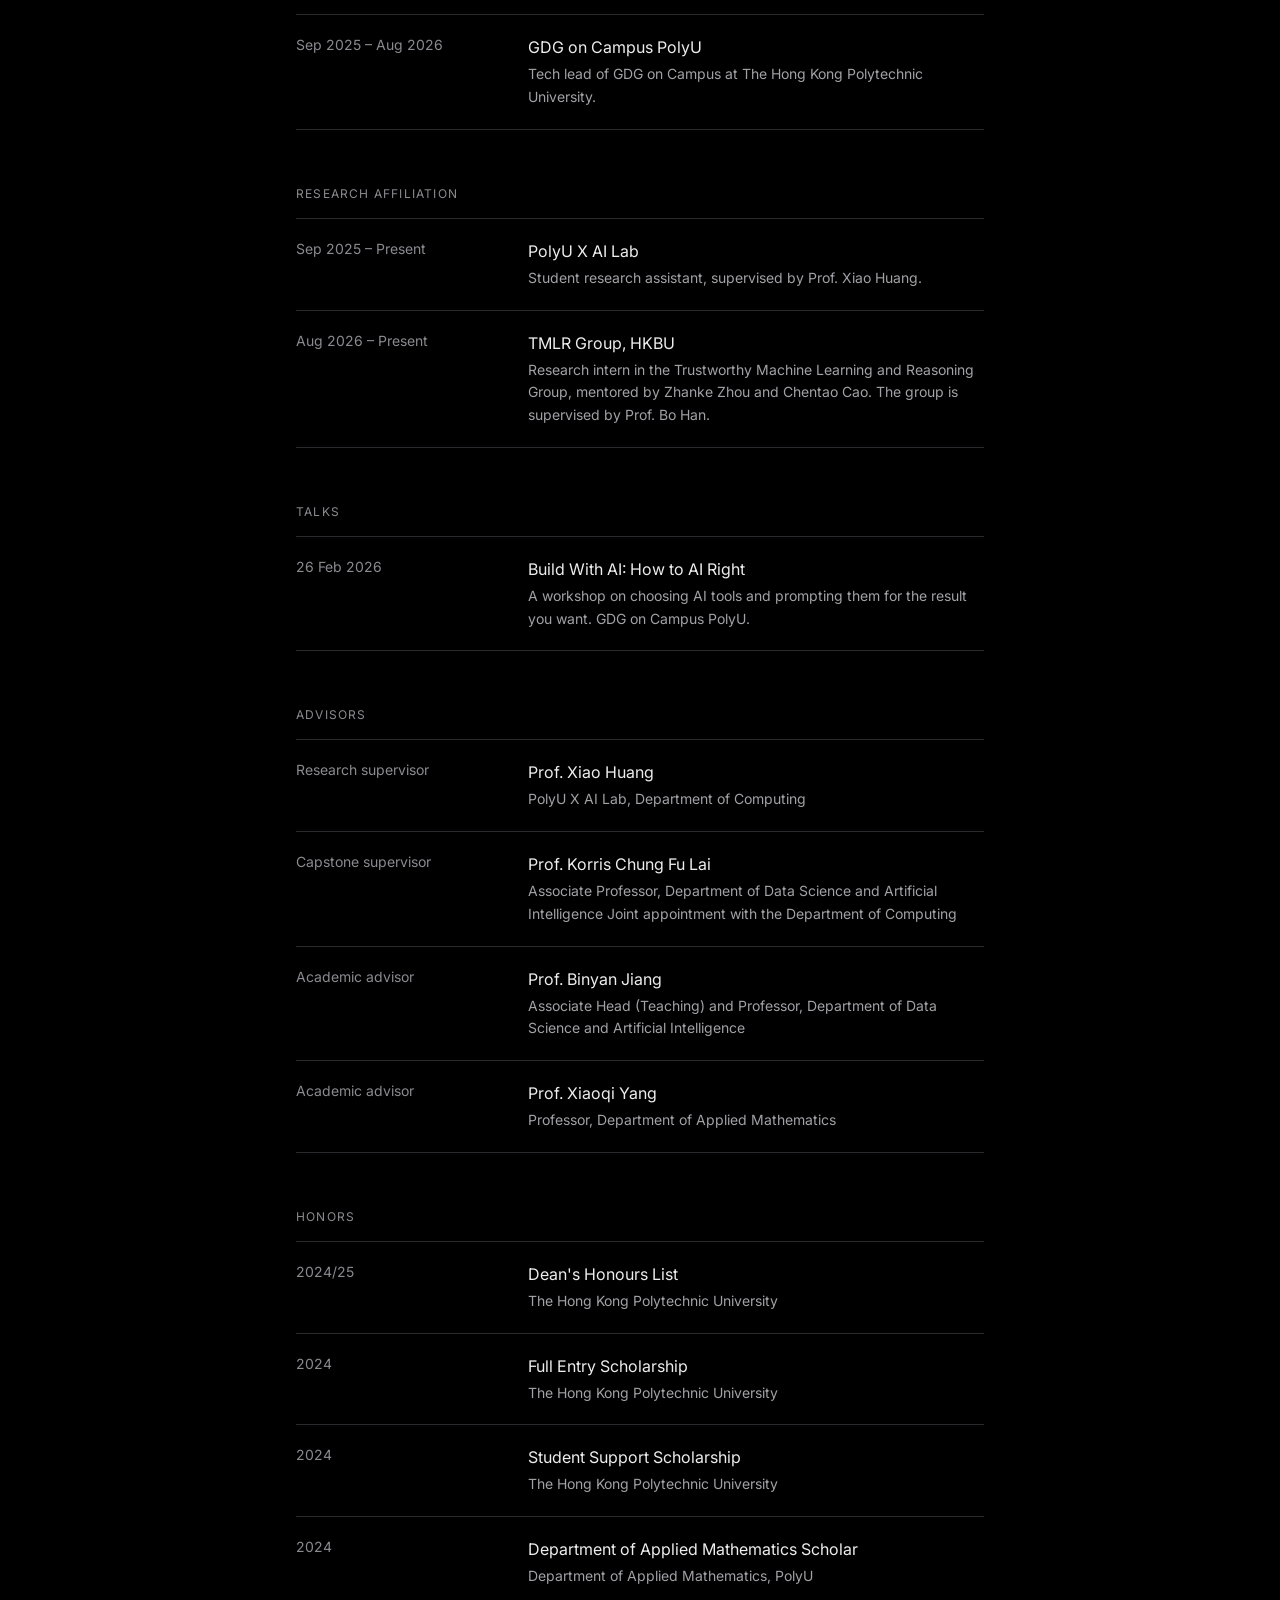
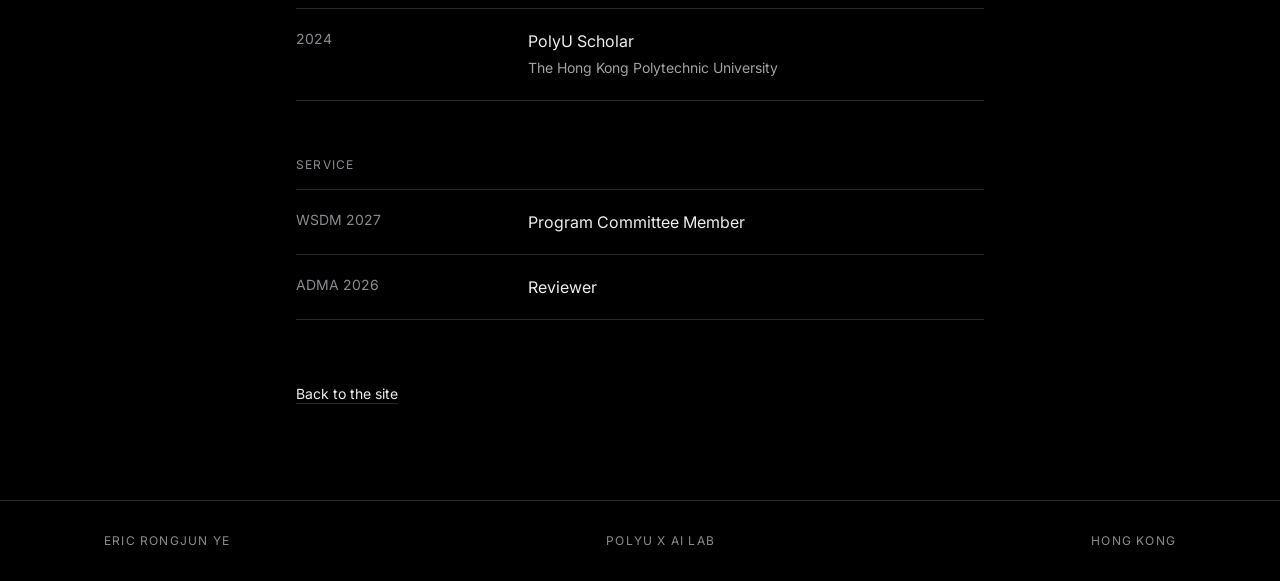
==== commit 75087983: "Add downloadable CV and update research profile" ====
--- a/cv/index.html
+++ b/cv/index.html
@@ -1 +1 @@
-<!DOCTYPE html><html lang="en"><head><meta name="twitter:card" content="summary_large_image"><meta property="og:title" content="Eric Rongjun Ye"><meta charSet="utf-8"/><meta name="viewport" content="width=device-width, initial-scale=1"/><link rel="stylesheet" href="/assets/styles-CRn52IbA.css" data-precedence="default"/><link rel="stylesheet" href="https://fonts.googleapis.com/css2?family=Inter+Tight:wght@300;400;500&amp;family=Inter:wght@400;500;600&amp;family=Noto+Sans+SC:wght@300;400&amp;display=swap" data-precedence="default"/><title>CV — Eric Rongjun Ye</title><meta name="description" content="Eric Rongjun Ye (叶荣俊) is an undergraduate researcher at PolyU X AI Lab, working on efficient machine learning systems, model acceleration, and statistical machine learning."/><meta name="author" content="Eric Rongjun Ye"/><meta name="theme-color" content="#000000"/><link rel="modulepreload" href="/assets/index-BF53gRLM.js"/><link rel="modulepreload" href="/assets/cv-CykKZuvq.js"/><link rel="modulepreload" href="/assets/nav-rzY6HorB.js"/><link rel="icon" type="image/svg+xml" href="/favicon.svg?v=4"/><link rel="preconnect" href="https://fonts.googleapis.com"/><link rel="preconnect" href="https://fonts.gstatic.com" crossorigin="anonymous"/><meta name="apple-mobile-web-app-title" content="Eric Rongjun Ye"><meta name="apple-mobile-web-app-status-bar-style" content="black"></head><body><!--$--><div class="bg-bg text-fg"><div class="fixed inset-x-0 top-0 z-50 h-px origin-left bg-fg" style="transform:scaleX(0)" aria-hidden="true"></div><header class="fixed inset-x-0 top-0 z-40 bg-linear-to-b from-bg via-bg/50 to-transparent"><nav class="mx-auto flex h-16 max-w-6xl items-center justify-between px-6 md:px-10" aria-label="Primary"><a class="font-display text-sm font-medium tracking-widest text-fg" href="/">ERIC YE</a><ul class="hidden items-center gap-8 md:flex"><li><a href="/#research" class="text-sm text-muted transition-colors duration-200 hover:text-fg">Research</a></li><li><a href="/#work" class="text-sm text-muted transition-colors duration-200 hover:text-fg">Work</a></li><li><a href="/#record" class="text-sm text-muted transition-colors duration-200 hover:text-fg">Record</a></li><li><a href="/cv/" class="text-sm text-muted transition-colors duration-200 hover:text-fg">CV</a></li><li><a href="/#contact" class="text-sm text-muted transition-colors duration-200 hover:text-fg">Contact</a></li></ul><button type="button" class="inline-flex size-11 items-center justify-center text-fg md:hidden" aria-expanded="false" aria-label="Open menu"><svg xmlns="http://www.w3.org/2000/svg" width="20" height="20" viewBox="0 0 24 24" fill="none" stroke="currentColor" stroke-width="2" stroke-linecap="round" stroke-linejoin="round" class="lucide lucide-menu" aria-hidden="true"><path d="M4 12h16"></path><path d="M4 18h16"></path><path d="M4 6h16"></path></svg></button></nav></header><main class="mx-auto max-w-3xl px-6 pt-28 pb-24 md:px-10"><p class="text-xs font-medium tracking-widest text-faint uppercase">Curriculum vitae</p><h1 class="mt-4 font-display text-5xl font-light tracking-tighter text-fg md:text-7xl">Eric Rongjun Ye<span class="mt-3 block text-2xl tracking-normal md:text-4xl">(<!-- -->叶荣俊<!-- -->)</span></h1><p class="mt-4 text-lg text-muted">Student Research Assistant<!-- -->, <!-- -->PolyU X AI Lab</p><p class="mt-1 text-sm text-muted">The Hong Kong Polytechnic University<!-- --> · <!-- -->Hong Kong</p><p class="mt-6 text-sm"><a class="text-fg underline decoration-line underline-offset-4" href="mailto:rongjun.ye@connect.polyu.hk">rongjun.ye@connect.polyu.hk</a></p><ul class="mt-4 flex flex-wrap gap-x-5 gap-y-2 text-sm text-muted"><li><a href="https://github.com/ericyerongjun" target="_blank" rel="noreferrer" class="hover:text-fg">GitHub</a></li><li><a href="https://scholar.google.com/citations?user=_vqwyT8AAAAJ" target="_blank" rel="noreferrer" class="hover:text-fg">Scholar</a></li><li><a href="https://www.linkedin.com/in/rongjun-ye-814453331" target="_blank" rel="noreferrer" class="hover:text-fg">LinkedIn</a></li><li><a href="https://www.kaggle.com/rongjunye" target="_blank" rel="noreferrer" class="hover:text-fg">Kaggle</a></li><li><a href="https://orcid.org/0009-0003-8477-8409" target="_blank" rel="noreferrer" class="hover:text-fg">ORCID</a></li></ul><section class="mt-14"><h2 class="text-xs tracking-widest text-faint uppercase">Education</h2><div class="mt-4 border-t border-line"><div class="grid gap-2 border-b border-line py-5 md:grid-cols-12"><p class="text-sm text-faint md:col-span-4">Aug 2024 – May 2027</p><div class="md:col-span-8"><p class="text-fg">Bachelor of Science (Data Science and Analytics)</p><p class="mt-1 text-sm leading-relaxed text-muted">The Hong Kong Polytechnic University, Hong Kong. GPA 3.73/4.30. Early graduation.</p></div></div></div></section><section class="mt-14"><h2 class="text-xs tracking-widest text-faint uppercase">Research</h2><div class="mt-4 border-t border-line"><p class="text-sm leading-relaxed text-muted">Efficient machine learning systems: model inference and acceleration, model compression and efficient algorithms, GPU computing and hardware-aware machine learning, statistical machine learning and optimization.</p></div></section><section class="mt-14"><h2 class="text-xs tracking-widest text-faint uppercase">Project</h2><div class="mt-4 border-t border-line"><div class="grid gap-2 border-b border-line py-5 md:grid-cols-12"><p class="text-sm text-faint md:col-span-4">Feb 2026 – Present</p><div class="md:col-span-8"><p class="text-fg">MatOpt</p><p class="mt-1 text-sm leading-relaxed text-muted">An agent development environment for mathematics, statistics, machine learning, and CS. Conversation, a persistent Python kernel, document reading, verification, skills, and MCP tools.</p></div></div><div class="grid gap-2 border-b border-line py-5 md:grid-cols-12"><p class="text-sm text-faint md:col-span-4">Sep 2025 – Present</p><div class="md:col-span-8"><p class="text-fg">K-Cube</p><p class="mt-1 text-sm leading-relaxed text-muted">Full-stack software engineer at PolyU X AI Lab.</p></div></div></div></section><section class="mt-14"><h2 class="text-xs tracking-widest text-faint uppercase">Research</h2><div class="mt-4 border-t border-line"><div class="grid gap-2 border-b border-line py-5 md:grid-cols-12"><p class="text-sm text-faint md:col-span-4">Aug 2026</p><div class="md:col-span-8"><p class="text-fg">Slides2MindMap</p><p class="mt-1 text-sm leading-relaxed text-muted">arXiv:2608.00610. Reconstructing cognitively efficient knowledge hierarchies from lecture slides. With Yuzhi Wang, Shengyuan Chen, Huachi Zhou, Jiaqi Bai, Chuang Zhou, Zhicong Hong, and Xiao Huang.</p></div></div></div></section><section class="mt-14"><h2 class="text-xs tracking-widest text-faint uppercase">Professional experience</h2><div class="mt-4 border-t border-line"><div class="grid gap-2 border-b border-line py-5 md:grid-cols-12"><p class="text-sm text-faint md:col-span-4">Aug 2025 – Sep 2025</p><div class="md:col-span-8"><p class="text-fg">Hong Kong Monetary Authority</p><p class="mt-1 text-sm leading-relaxed text-muted">Analyst programmer, supervised by Wickson Hui. Left to continue study.</p></div></div><div class="grid gap-2 border-b border-line py-5 md:grid-cols-12"><p class="text-sm text-faint md:col-span-4">Sep 2025 – Aug 2026</p><div class="md:col-span-8"><p class="text-fg">GDG on Campus PolyU</p><p class="mt-1 text-sm leading-relaxed text-muted">Tech lead of GDG on Campus at The Hong Kong Polytechnic University.</p></div></div></div></section><section class="mt-14"><h2 class="text-xs tracking-widest text-faint uppercase">Research affiliation</h2><div class="mt-4 border-t border-line"><div class="grid gap-2 border-b border-line py-5 md:grid-cols-12"><p class="text-sm text-faint md:col-span-4">Sep 2025 – Present</p><div class="md:col-span-8"><p class="text-fg">PolyU X AI Lab</p><p class="mt-1 text-sm leading-relaxed text-muted">Student research assistant, supervised by Prof. Xiao Huang.</p></div></div><div class="grid gap-2 border-b border-line py-5 md:grid-cols-12"><p class="text-sm text-faint md:col-span-4">Aug 2026 – Sep 2026</p><div class="md:col-span-8"><p class="text-fg">TMLR Group, HKBU</p><p class="mt-1 text-sm leading-relaxed text-muted">Research intern in the Trustworthy Machine Learning and Reasoning Group, mentored by Zhanke Zhou and Chentao Cao. The group is supervised by Prof. Bo Han.</p></div></div></div></section><section class="mt-14"><h2 class="text-xs tracking-widest text-faint uppercase">Talks</h2><div class="mt-4 border-t border-line"><div class="grid gap-2 border-b border-line py-5 md:grid-cols-12"><p class="text-sm text-faint md:col-span-4">26 Feb 2026</p><div class="md:col-span-8"><p class="text-fg">Build With AI: How to AI Right</p><p class="mt-1 text-sm leading-relaxed text-muted">A workshop on choosing AI tools and prompting them for the result you want. GDG on Campus PolyU.</p></div></div></div></section><section class="mt-14"><h2 class="text-xs tracking-widest text-faint uppercase">Advisors</h2><div class="mt-4 border-t border-line"><div class="grid gap-2 border-b border-line py-5 md:grid-cols-12"><p class="text-sm text-faint md:col-span-4">Research supervisor</p><div class="md:col-span-8"><p class="text-fg">Prof. Xiao Huang</p><p class="mt-1 text-sm leading-relaxed text-muted">PolyU X AI Lab, Department of Computing</p></div></div><div class="grid gap-2 border-b border-line py-5 md:grid-cols-12"><p class="text-sm text-faint md:col-span-4">Capstone supervisor</p><div class="md:col-span-8"><p class="text-fg">Prof. Korris Chung Fu Lai</p><p class="mt-1 text-sm leading-relaxed text-muted">Associate Professor, Department of Data Science and Artificial Intelligence Joint appointment with the Department of Computing</p></div></div><div class="grid gap-2 border-b border-line py-5 md:grid-cols-12"><p class="text-sm text-faint md:col-span-4">Academic advisor</p><div class="md:col-span-8"><p class="text-fg">Prof. Binyan Jiang</p><p class="mt-1 text-sm leading-relaxed text-muted">Associate Head (Teaching) and Professor, Department of Data Science and Artificial Intelligence</p></div></div><div class="grid gap-2 border-b border-line py-5 md:grid-cols-12"><p class="text-sm text-faint md:col-span-4">Academic advisor</p><div class="md:col-span-8"><p class="text-fg">Prof. Xiaoqi Yang</p><p class="mt-1 text-sm leading-relaxed text-muted">Professor, Department of Applied Mathematics</p></div></div></div></section><section class="mt-14"><h2 class="text-xs tracking-widest text-faint uppercase">Honors</h2><div class="mt-4 border-t border-line"><div class="grid gap-2 border-b border-line py-5 md:grid-cols-12"><p class="text-sm text-faint md:col-span-4">2024/25</p><div class="md:col-span-8"><p class="text-fg">Dean&#x27;s Honours List</p><p class="mt-1 text-sm leading-relaxed text-muted">The Hong Kong Polytechnic University</p></div></div><div class="grid gap-2 border-b border-line py-5 md:grid-cols-12"><p class="text-sm text-faint md:col-span-4">2024</p><div class="md:col-span-8"><p class="text-fg">Full Entry Scholarship</p><p class="mt-1 text-sm leading-relaxed text-muted">The Hong Kong Polytechnic University</p></div></div><div class="grid gap-2 border-b border-line py-5 md:grid-cols-12"><p class="text-sm text-faint md:col-span-4">2024</p><div class="md:col-span-8"><p class="text-fg">Student Support Scholarship</p><p class="mt-1 text-sm leading-relaxed text-muted">The Hong Kong Polytechnic University</p></div></div><div class="grid gap-2 border-b border-line py-5 md:grid-cols-12"><p class="text-sm text-faint md:col-span-4">2024</p><div class="md:col-span-8"><p class="text-fg">Department of Applied Mathematics Scholar</p><p class="mt-1 text-sm leading-relaxed text-muted">Department of Applied Mathematics, PolyU</p></div></div><div class="grid gap-2 border-b border-line py-5 md:grid-cols-12"><p class="text-sm text-faint md:col-span-4">2024</p><div class="md:col-span-8"><p class="text-fg">PolyU Scholar</p><p class="mt-1 text-sm leading-relaxed text-muted">The Hong Kong Polytechnic University</p></div></div></div></section><section class="mt-14"><h2 class="text-xs tracking-widest text-faint uppercase">Service</h2><div class="mt-4 border-t border-line"><div class="grid gap-2 border-b border-line py-5 md:grid-cols-12"><p class="text-sm text-faint md:col-span-4">WSDM 2027</p><div class="md:col-span-8"><p class="text-fg">Program Committee Member</p></div></div><div class="grid gap-2 border-b border-line py-5 md:grid-cols-12"><p class="text-sm text-faint md:col-span-4">ADMA 2026</p><div class="md:col-span-8"><p class="text-fg">Reviewer</p></div></div></div></section><p class="no-print mt-16 text-sm text-muted"><a class="text-fg underline decoration-line underline-offset-4" href="/">Back to the site</a></p></main><footer class="border-t border-line"><div class="mx-auto flex max-w-6xl flex-col gap-3 px-6 py-8 text-xs tracking-widest text-faint uppercase md:flex-row md:items-center md:justify-between md:px-10"><span>Eric Rongjun Ye</span><span>PolyU X AI Lab</span><span>Hong Kong</span></div></footer></div><!--/$--><script data-tsr-stream-part="">(self.$R=self.$R||{})["tsr"]=[];self.$_TSR={h(){this.hydrated=!0,this.c()},e(){this.streamEnded=!0,this.c()},c(){this.hydrated&&this.streamEnded&&(delete self.$_TSR,delete self.$R.tsr)},p(e){this.initialized?e():this.buffer.push(e)},buffer:[]};$_TSR.router=($R=>$R[0]={manifest:$R[1]={routes:$R[2]={__root__:$R[3]={preloads:$R[4]=["/assets/index-BF53gRLM.js"],scripts:$R[5]=[$R[6]={attrs:$R[7]={type:"module",async:!0,src:"/assets/index-BF53gRLM.js"}}]},"/cv":$R[8]={preloads:$R[9]=["/assets/cv-CykKZuvq.js","/assets/nav-rzY6HorB.js"]}}},matches:$R[10]=[$R[11]={i:"__root__",u:1793069631510,s:"success",ssr:!0},$R[12]={i:"cvcv",u:1793069631510,s:"success",ssr:!0}]})($R["tsr"]);$_TSR.e();{let s=document.currentScript,p;while((p=s.previousElementSibling)&&p.hasAttribute('data-tsr-stream-part'))p.remove();s.remove()}</script><script type="module" async="" src="/assets/index-BF53gRLM.js"></script><script>document.currentScript.remove();/*$tsr-stream-boundary*/</script></body></html>+<!DOCTYPE html><html lang="en"><head><meta name="twitter:card" content="summary_large_image"><meta property="og:title" content="Eric Rongjun Ye"><meta charSet="utf-8"/><meta name="viewport" content="width=device-width, initial-scale=1"/><link rel="stylesheet" href="/assets/styles-CRn52IbA.css" data-precedence="default"/><link rel="stylesheet" href="https://fonts.googleapis.com/css2?family=Inter+Tight:wght@300;400;500&amp;family=Inter:wght@400;500;600&amp;family=Noto+Sans+SC:wght@300;400&amp;display=swap" data-precedence="default"/><title>CV — Eric Rongjun Ye</title><meta name="description" content="Eric Rongjun Ye (叶荣俊) is an undergraduate researcher at PolyU X AI Lab, working on efficient machine learning systems, model acceleration, and statistical machine learning."/><meta name="author" content="Eric Rongjun Ye"/><meta name="theme-color" content="#000000"/><link rel="modulepreload" href="/assets/index-BF53gRLM.js"/><link rel="modulepreload" href="/assets/cv-CykKZuvq.js"/><link rel="modulepreload" href="/assets/nav-rzY6HorB.js"/><link rel="icon" type="image/svg+xml" href="/favicon.svg?v=4"/><link rel="preconnect" href="https://fonts.googleapis.com"/><link rel="preconnect" href="https://fonts.gstatic.com" crossorigin="anonymous"/><meta name="apple-mobile-web-app-title" content="Eric Rongjun Ye"><meta name="apple-mobile-web-app-status-bar-style" content="black"></head><body><!--$--><div class="bg-bg text-fg"><div class="fixed inset-x-0 top-0 z-50 h-px origin-left bg-fg" style="transform:scaleX(0)" aria-hidden="true"></div><header class="fixed inset-x-0 top-0 z-40 bg-linear-to-b from-bg via-bg/50 to-transparent"><nav class="mx-auto flex h-16 max-w-6xl items-center justify-between px-6 md:px-10" aria-label="Primary"><a class="font-display text-sm font-medium tracking-widest text-fg" href="/">ERIC YE</a><ul class="hidden items-center gap-8 md:flex"><li><a href="/#research" class="text-sm text-muted transition-colors duration-200 hover:text-fg">Research</a></li><li><a href="/#work" class="text-sm text-muted transition-colors duration-200 hover:text-fg">Work</a></li><li><a href="/#record" class="text-sm text-muted transition-colors duration-200 hover:text-fg">Record</a></li><li><a href="/cv/" class="text-sm text-muted transition-colors duration-200 hover:text-fg">CV</a></li><li><a href="/#contact" class="text-sm text-muted transition-colors duration-200 hover:text-fg">Contact</a></li></ul><button type="button" class="inline-flex size-11 items-center justify-center text-fg md:hidden" aria-expanded="false" aria-label="Open menu"><svg xmlns="http://www.w3.org/2000/svg" width="20" height="20" viewBox="0 0 24 24" fill="none" stroke="currentColor" stroke-width="2" stroke-linecap="round" stroke-linejoin="round" class="lucide lucide-menu" aria-hidden="true"><path d="M4 12h16"></path><path d="M4 18h16"></path><path d="M4 6h16"></path></svg></button></nav></header><main class="mx-auto max-w-3xl px-6 pt-28 pb-24 md:px-10"><p class="text-xs font-medium tracking-widest text-faint uppercase">Curriculum vitae</p><h1 class="mt-4 font-display text-5xl font-light tracking-tighter text-fg md:text-7xl">Eric Rongjun Ye<span class="mt-3 block text-2xl tracking-normal md:text-4xl">(<!-- -->叶荣俊<!-- -->)</span></h1><p class="mt-4 text-lg text-muted">Student Research Assistant<!-- -->, <!-- -->PolyU X AI Lab</p><p class="mt-1 text-sm text-muted">The Hong Kong Polytechnic University<!-- --> · <!-- -->Hong Kong</p><p class="mt-6 text-sm"><a class="text-fg underline decoration-line underline-offset-4" href="mailto:rongjun.ye@connect.polyu.hk">rongjun.ye@connect.polyu.hk</a></p><a class="mt-6 inline-flex min-h-11 items-center border border-line px-6 text-sm text-fg" href="/cv/Eric_Ye_CV.pdf" download="Eric_Ye_CV.pdf">Download CV (PDF)</a><ul class="mt-4 flex flex-wrap gap-x-5 gap-y-2 text-sm text-muted"><li><a href="https://github.com/ericyerongjun" target="_blank" rel="noreferrer" class="hover:text-fg">GitHub</a></li><li><a href="https://scholar.google.com/citations?user=_vqwyT8AAAAJ" target="_blank" rel="noreferrer" class="hover:text-fg">Scholar</a></li><li><a href="https://www.linkedin.com/in/rongjun-ye-814453331" target="_blank" rel="noreferrer" class="hover:text-fg">LinkedIn</a></li><li><a href="https://www.kaggle.com/rongjunye" target="_blank" rel="noreferrer" class="hover:text-fg">Kaggle</a></li><li><a href="https://orcid.org/0009-0003-8477-8409" target="_blank" rel="noreferrer" class="hover:text-fg">ORCID</a></li></ul><section class="mt-14"><h2 class="text-xs tracking-widest text-faint uppercase">Education</h2><div class="mt-4 border-t border-line"><div class="grid gap-2 border-b border-line py-5 md:grid-cols-12"><p class="text-sm text-faint md:col-span-4">Aug 2024 – May 2027</p><div class="md:col-span-8"><p class="text-fg">Bachelor of Science (Data Science and Analytics)</p><p class="mt-1 text-sm leading-relaxed text-muted">The Hong Kong Polytechnic University, Hong Kong. GPA 3.73/4.30. Early graduation.</p></div></div></div></section><section class="mt-14"><h2 class="text-xs tracking-widest text-faint uppercase">Research</h2><div class="mt-4 border-t border-line"><p class="text-sm leading-relaxed text-muted">Efficient machine learning systems: model inference and acceleration, model compression and efficient algorithms, GPU computing and hardware-aware machine learning, statistical machine learning and optimization.</p></div></section><section class="mt-14"><h2 class="text-xs tracking-widest text-faint uppercase">Project</h2><div class="mt-4 border-t border-line"><div class="grid gap-2 border-b border-line py-5 md:grid-cols-12"><p class="text-sm text-faint md:col-span-4">Feb 2026 – Present</p><div class="md:col-span-8"><p class="text-fg">MatOpt</p><p class="mt-1 text-sm leading-relaxed text-muted">An agent development environment for mathematics, statistics, machine learning, and CS. Conversation, a persistent Python kernel, document reading, verification, skills, and MCP tools.</p></div></div><div class="grid gap-2 border-b border-line py-5 md:grid-cols-12"><p class="text-sm text-faint md:col-span-4">Sep 2025 – Present</p><div class="md:col-span-8"><p class="text-fg">K-Cube</p><p class="mt-1 text-sm leading-relaxed text-muted">Full-stack software engineer at PolyU X AI Lab.</p></div></div></div></section><section class="mt-14"><h2 class="text-xs tracking-widest text-faint uppercase">Research</h2><div class="mt-4 border-t border-line"><div class="grid gap-2 border-b border-line py-5 md:grid-cols-12"><p class="text-sm text-faint md:col-span-4">Aug 2026</p><div class="md:col-span-8"><p class="text-fg">Slides2MindMap</p><p class="mt-1 text-sm leading-relaxed text-muted">arXiv:2608.00610. Reconstructing cognitively efficient knowledge hierarchies from lecture slides. With Yuzhi Wang, Shengyuan Chen, Huachi Zhou, Jiaqi Bai, Chuang Zhou, Zhicong Hong, and Xiao Huang.</p></div></div></div></section><section class="mt-14"><h2 class="text-xs tracking-widest text-faint uppercase">Professional experience</h2><div class="mt-4 border-t border-line"><div class="grid gap-2 border-b border-line py-5 md:grid-cols-12"><p class="text-sm text-faint md:col-span-4">Aug 2025 – Sep 2025</p><div class="md:col-span-8"><p class="text-fg">Hong Kong Monetary Authority</p><p class="mt-1 text-sm leading-relaxed text-muted">Analyst programmer, supervised by Wickson Hui. Left to continue study.</p></div></div><div class="grid gap-2 border-b border-line py-5 md:grid-cols-12"><p class="text-sm text-faint md:col-span-4">Sep 2025 – Aug 2026</p><div class="md:col-span-8"><p class="text-fg">GDG on Campus PolyU</p><p class="mt-1 text-sm leading-relaxed text-muted">Tech lead of GDG on Campus at The Hong Kong Polytechnic University.</p></div></div></div></section><section class="mt-14"><h2 class="text-xs tracking-widest text-faint uppercase">Research affiliation</h2><div class="mt-4 border-t border-line"><div class="grid gap-2 border-b border-line py-5 md:grid-cols-12"><p class="text-sm text-faint md:col-span-4">Sep 2025 – Present</p><div class="md:col-span-8"><p class="text-fg">PolyU X AI Lab</p><p class="mt-1 text-sm leading-relaxed text-muted">Student research assistant, supervised by Prof. Xiao Huang.</p></div></div><div class="grid gap-2 border-b border-line py-5 md:grid-cols-12"><p class="text-sm text-faint md:col-span-4">Aug 2026 – Present</p><div class="md:col-span-8"><p class="text-fg">TMLR Group, HKBU</p><p class="mt-1 text-sm leading-relaxed text-muted">Research intern in the Trustworthy Machine Learning and Reasoning Group, mentored by Zhanke Zhou and Chentao Cao. The group is supervised by Prof. Bo Han.</p></div></div></div></section><section class="mt-14"><h2 class="text-xs tracking-widest text-faint uppercase">Talks</h2><div class="mt-4 border-t border-line"><div class="grid gap-2 border-b border-line py-5 md:grid-cols-12"><p class="text-sm text-faint md:col-span-4">26 Feb 2026</p><div class="md:col-span-8"><p class="text-fg">Build With AI: How to AI Right</p><p class="mt-1 text-sm leading-relaxed text-muted">A workshop on choosing AI tools and prompting them for the result you want. GDG on Campus PolyU.</p></div></div></div></section><section class="mt-14"><h2 class="text-xs tracking-widest text-faint uppercase">Advisors</h2><div class="mt-4 border-t border-line"><div class="grid gap-2 border-b border-line py-5 md:grid-cols-12"><p class="text-sm text-faint md:col-span-4">Research supervisor</p><div class="md:col-span-8"><p class="text-fg">Prof. Xiao Huang</p><p class="mt-1 text-sm leading-relaxed text-muted">PolyU X AI Lab, Department of Computing</p></div></div><div class="grid gap-2 border-b border-line py-5 md:grid-cols-12"><p class="text-sm text-faint md:col-span-4">Capstone supervisor</p><div class="md:col-span-8"><p class="text-fg">Prof. Korris Chung Fu Lai</p><p class="mt-1 text-sm leading-relaxed text-muted">Associate Professor, Department of Data Science and Artificial Intelligence Joint appointment with the Department of Computing</p></div></div><div class="grid gap-2 border-b border-line py-5 md:grid-cols-12"><p class="text-sm text-faint md:col-span-4">Academic advisor</p><div class="md:col-span-8"><p class="text-fg">Prof. Binyan Jiang</p><p class="mt-1 text-sm leading-relaxed text-muted">Associate Head (Teaching) and Professor, Department of Data Science and Artificial Intelligence</p></div></div><div class="grid gap-2 border-b border-line py-5 md:grid-cols-12"><p class="text-sm text-faint md:col-span-4">Academic advisor</p><div class="md:col-span-8"><p class="text-fg">Prof. Xiaoqi Yang</p><p class="mt-1 text-sm leading-relaxed text-muted">Professor, Department of Applied Mathematics</p></div></div></div></section><section class="mt-14"><h2 class="text-xs tracking-widest text-faint uppercase">Honors</h2><div class="mt-4 border-t border-line"><div class="grid gap-2 border-b border-line py-5 md:grid-cols-12"><p class="text-sm text-faint md:col-span-4">2024/25</p><div class="md:col-span-8"><p class="text-fg">Dean&#x27;s Honours List</p><p class="mt-1 text-sm leading-relaxed text-muted">The Hong Kong Polytechnic University</p></div></div><div class="grid gap-2 border-b border-line py-5 md:grid-cols-12"><p class="text-sm text-faint md:col-span-4">2024</p><div class="md:col-span-8"><p class="text-fg">Full Entry Scholarship</p><p class="mt-1 text-sm leading-relaxed text-muted">The Hong Kong Polytechnic University</p></div></div><div class="grid gap-2 border-b border-line py-5 md:grid-cols-12"><p class="text-sm text-faint md:col-span-4">2024</p><div class="md:col-span-8"><p class="text-fg">Student Support Scholarship</p><p class="mt-1 text-sm leading-relaxed text-muted">The Hong Kong Polytechnic University</p></div></div><div class="grid gap-2 border-b border-line py-5 md:grid-cols-12"><p class="text-sm text-faint md:col-span-4">2024</p><div class="md:col-span-8"><p class="text-fg">Department of Applied Mathematics Scholar</p><p class="mt-1 text-sm leading-relaxed text-muted">Department of Applied Mathematics, PolyU</p></div></div><div class="grid gap-2 border-b border-line py-5 md:grid-cols-12"><p class="text-sm text-faint md:col-span-4">2024</p><div class="md:col-span-8"><p class="text-fg">PolyU Scholar</p><p class="mt-1 text-sm leading-relaxed text-muted">The Hong Kong Polytechnic University</p></div></div></div></section><section class="mt-14"><h2 class="text-xs tracking-widest text-faint uppercase">Service</h2><div class="mt-4 border-t border-line"><div class="grid gap-2 border-b border-line py-5 md:grid-cols-12"><p class="text-sm text-faint md:col-span-4">WSDM 2027</p><div class="md:col-span-8"><p class="text-fg">Program Committee Member</p></div></div><div class="grid gap-2 border-b border-line py-5 md:grid-cols-12"><p class="text-sm text-faint md:col-span-4">ADMA 2026</p><div class="md:col-span-8"><p class="text-fg">Reviewer</p></div></div></div></section><p class="no-print mt-16 text-sm text-muted"><a class="text-fg underline decoration-line underline-offset-4" href="/">Back to the site</a></p></main><footer class="border-t border-line"><div class="mx-auto flex max-w-6xl flex-col gap-3 px-6 py-8 text-xs tracking-widest text-faint uppercase md:flex-row md:items-center md:justify-between md:px-10"><span>Eric Rongjun Ye</span><span>PolyU X AI Lab</span><span>Hong Kong</span></div></footer></div><!--/$--><script data-tsr-stream-part="">(self.$R=self.$R||{})["tsr"]=[];self.$_TSR={h(){this.hydrated=!0,this.c()},e(){this.streamEnded=!0,this.c()},c(){this.hydrated&&this.streamEnded&&(delete self.$_TSR,delete self.$R.tsr)},p(e){this.initialized?e():this.buffer.push(e)},buffer:[]};$_TSR.router=($R=>$R[0]={manifest:$R[1]={routes:$R[2]={__root__:$R[3]={preloads:$R[4]=["/assets/index-BF53gRLM.js"],scripts:$R[5]=[$R[6]={attrs:$R[7]={type:"module",async:!0,src:"/assets/index-BF53gRLM.js"}}]},"/cv":$R[8]={preloads:$R[9]=["/assets/cv-CykKZuvq.js","/assets/nav-rzY6HorB.js"]}}},matches:$R[10]=[$R[11]={i:"__root__",u:1793069631510,s:"success",ssr:!0},$R[12]={i:"cvcv",u:1793069631510,s:"success",ssr:!0}]})($R["tsr"]);$_TSR.e();{let s=document.currentScript,p;while((p=s.previousElementSibling)&&p.hasAttribute('data-tsr-stream-part'))p.remove();s.remove()}</script><script type="module" async="" src="/assets/index-BF53gRLM.js"></script><script>document.currentScript.remove();/*$tsr-stream-boundary*/</script></body></html>
